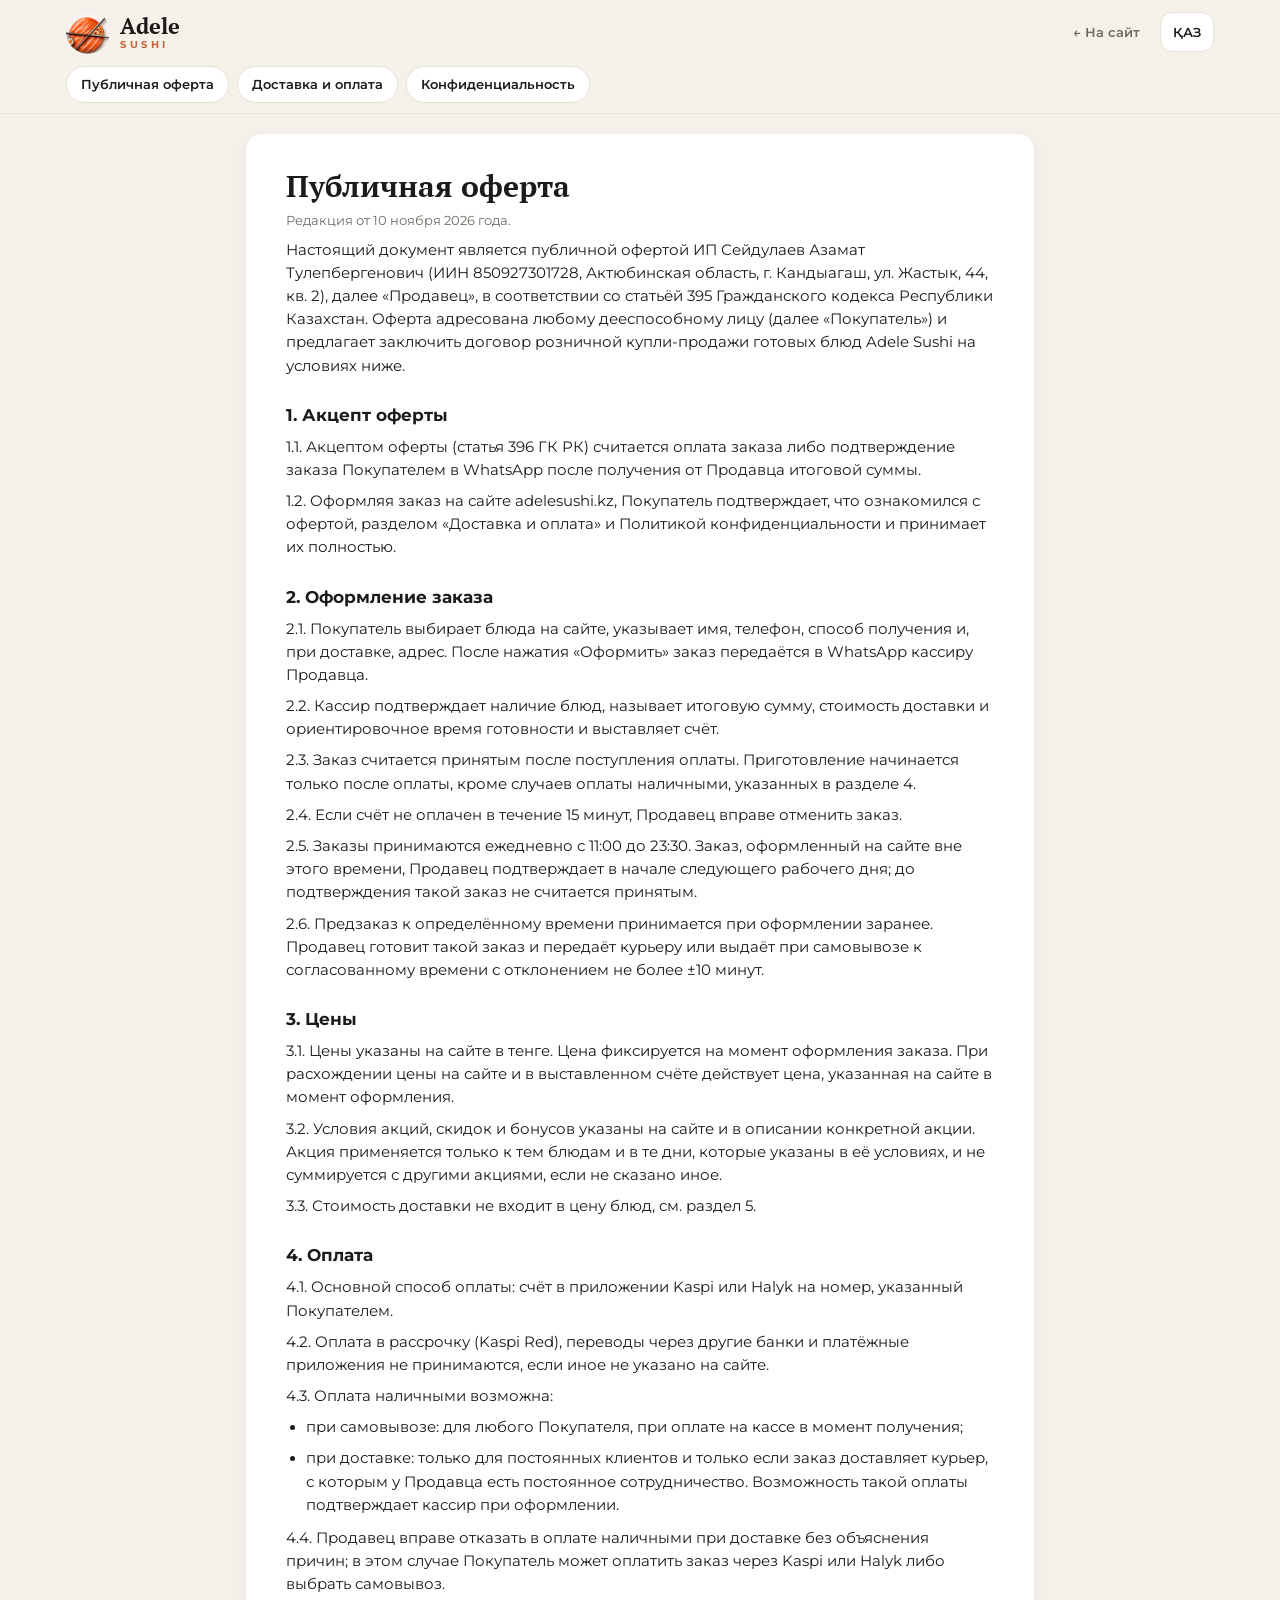
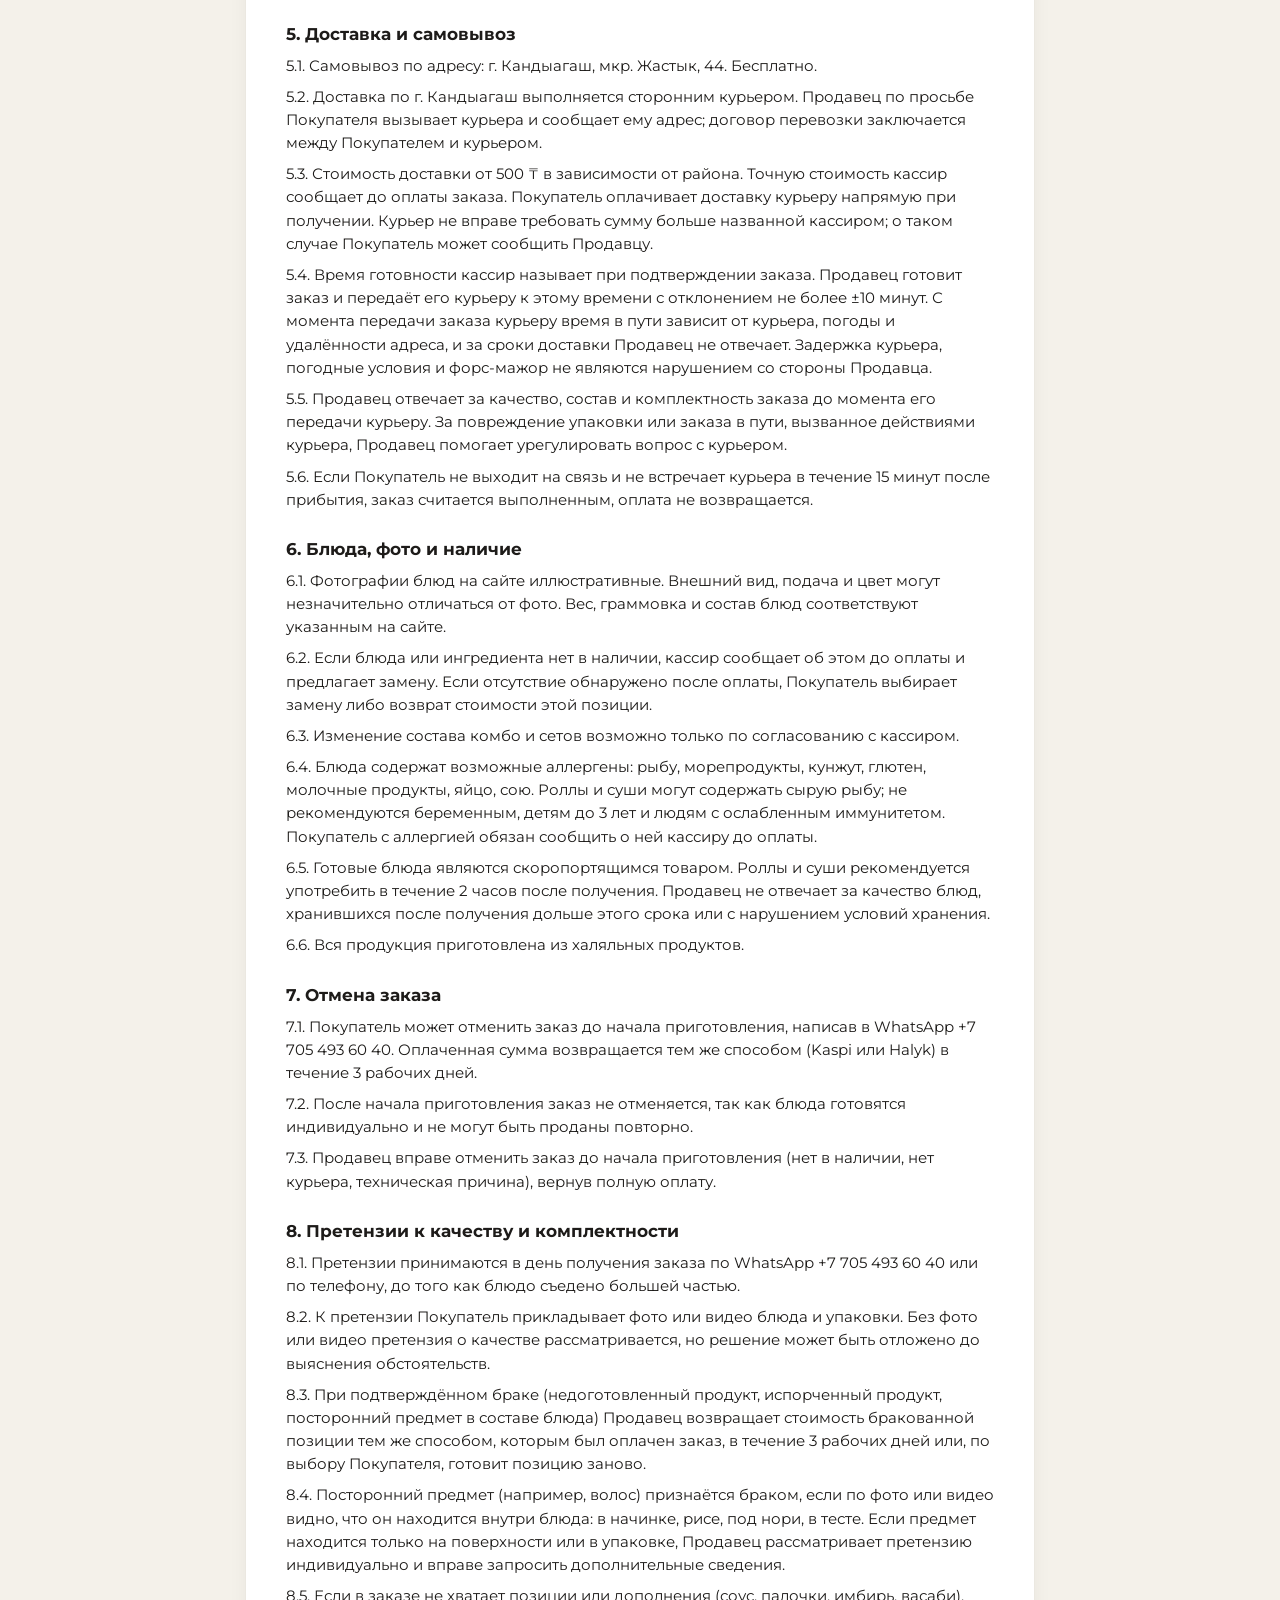
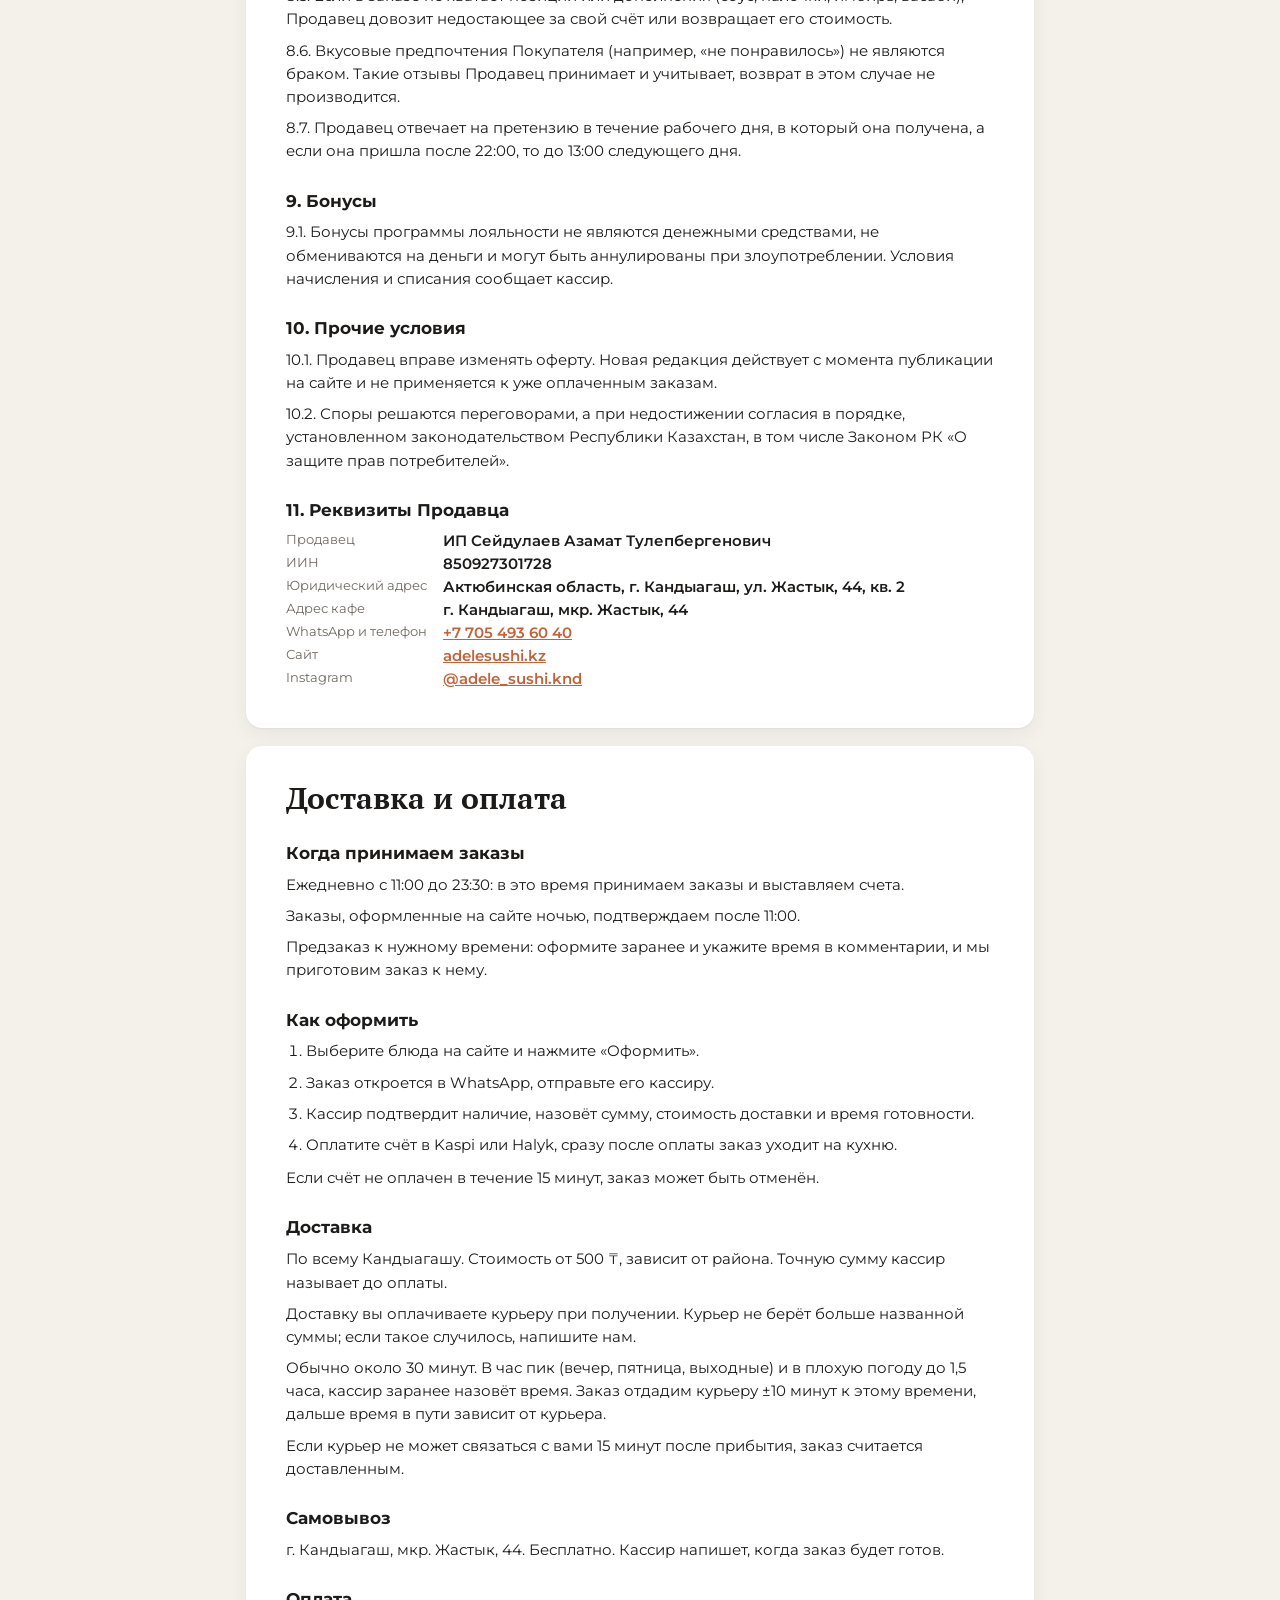
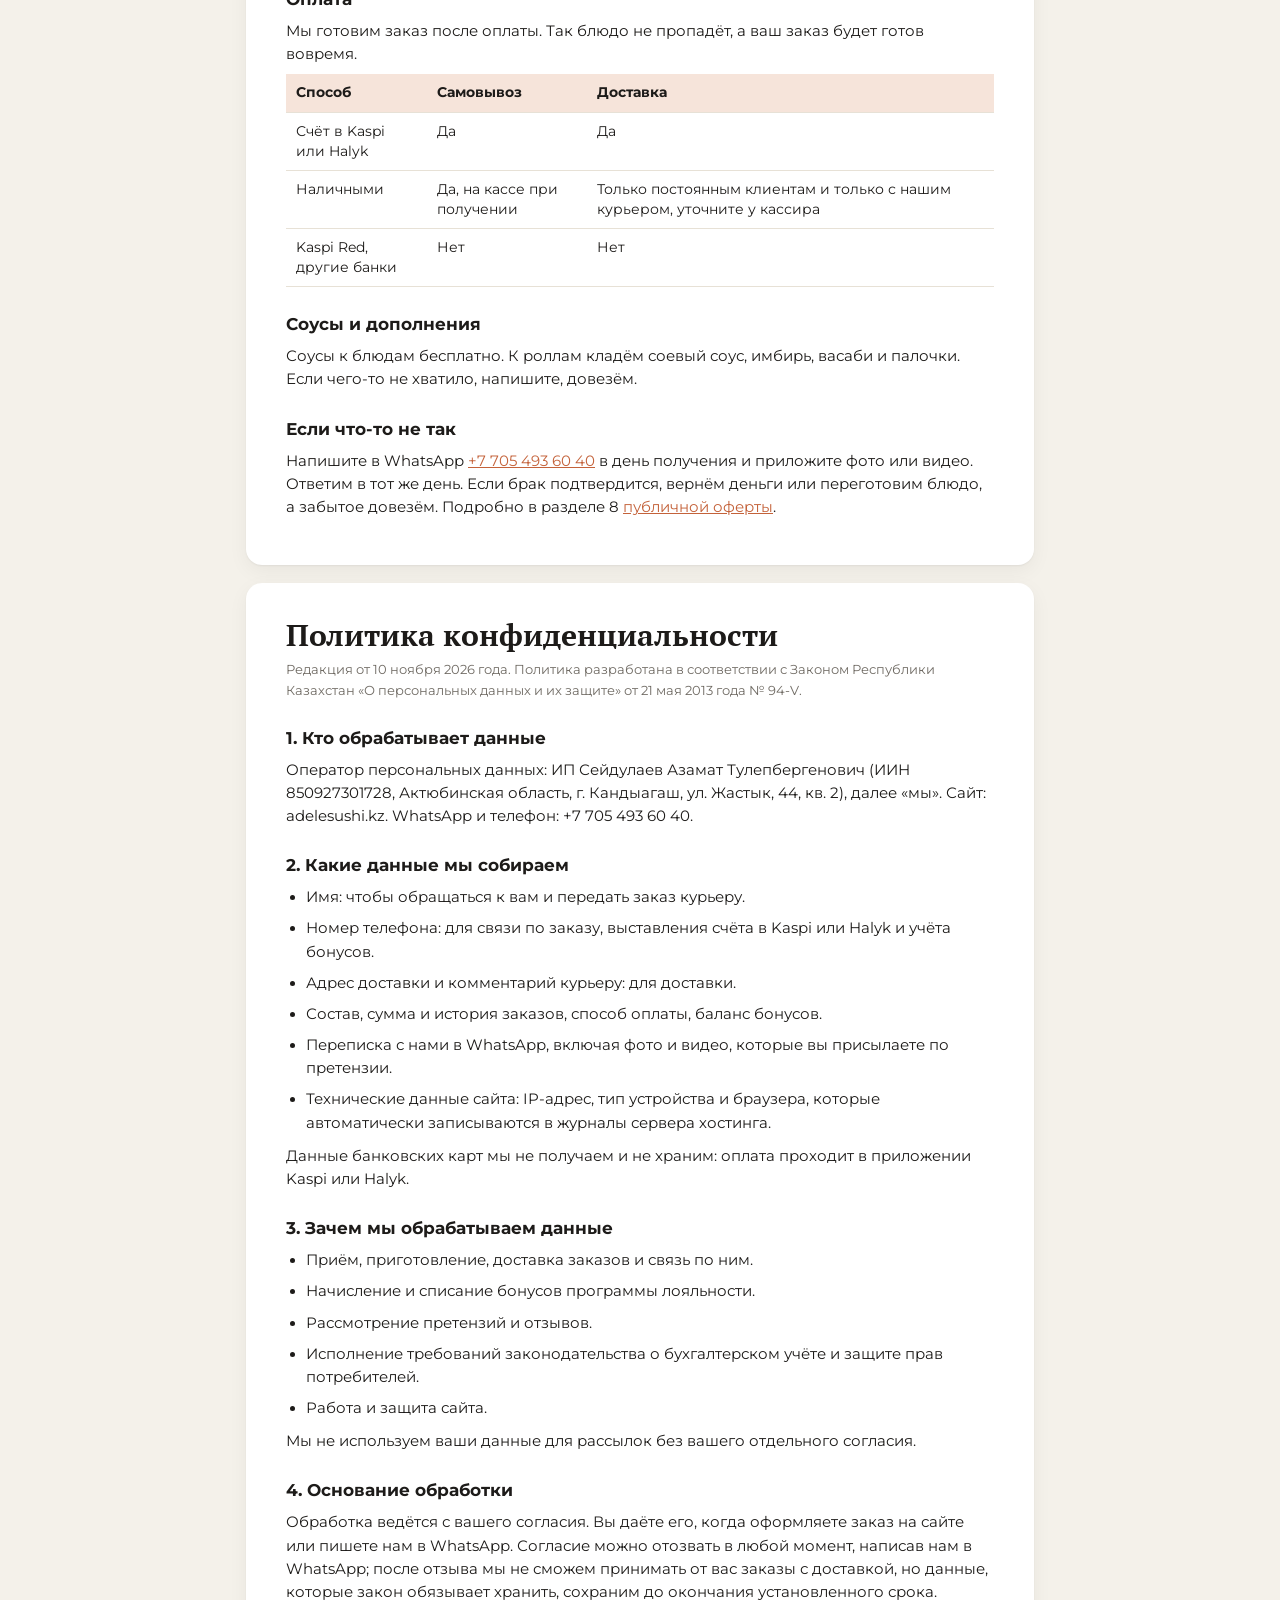
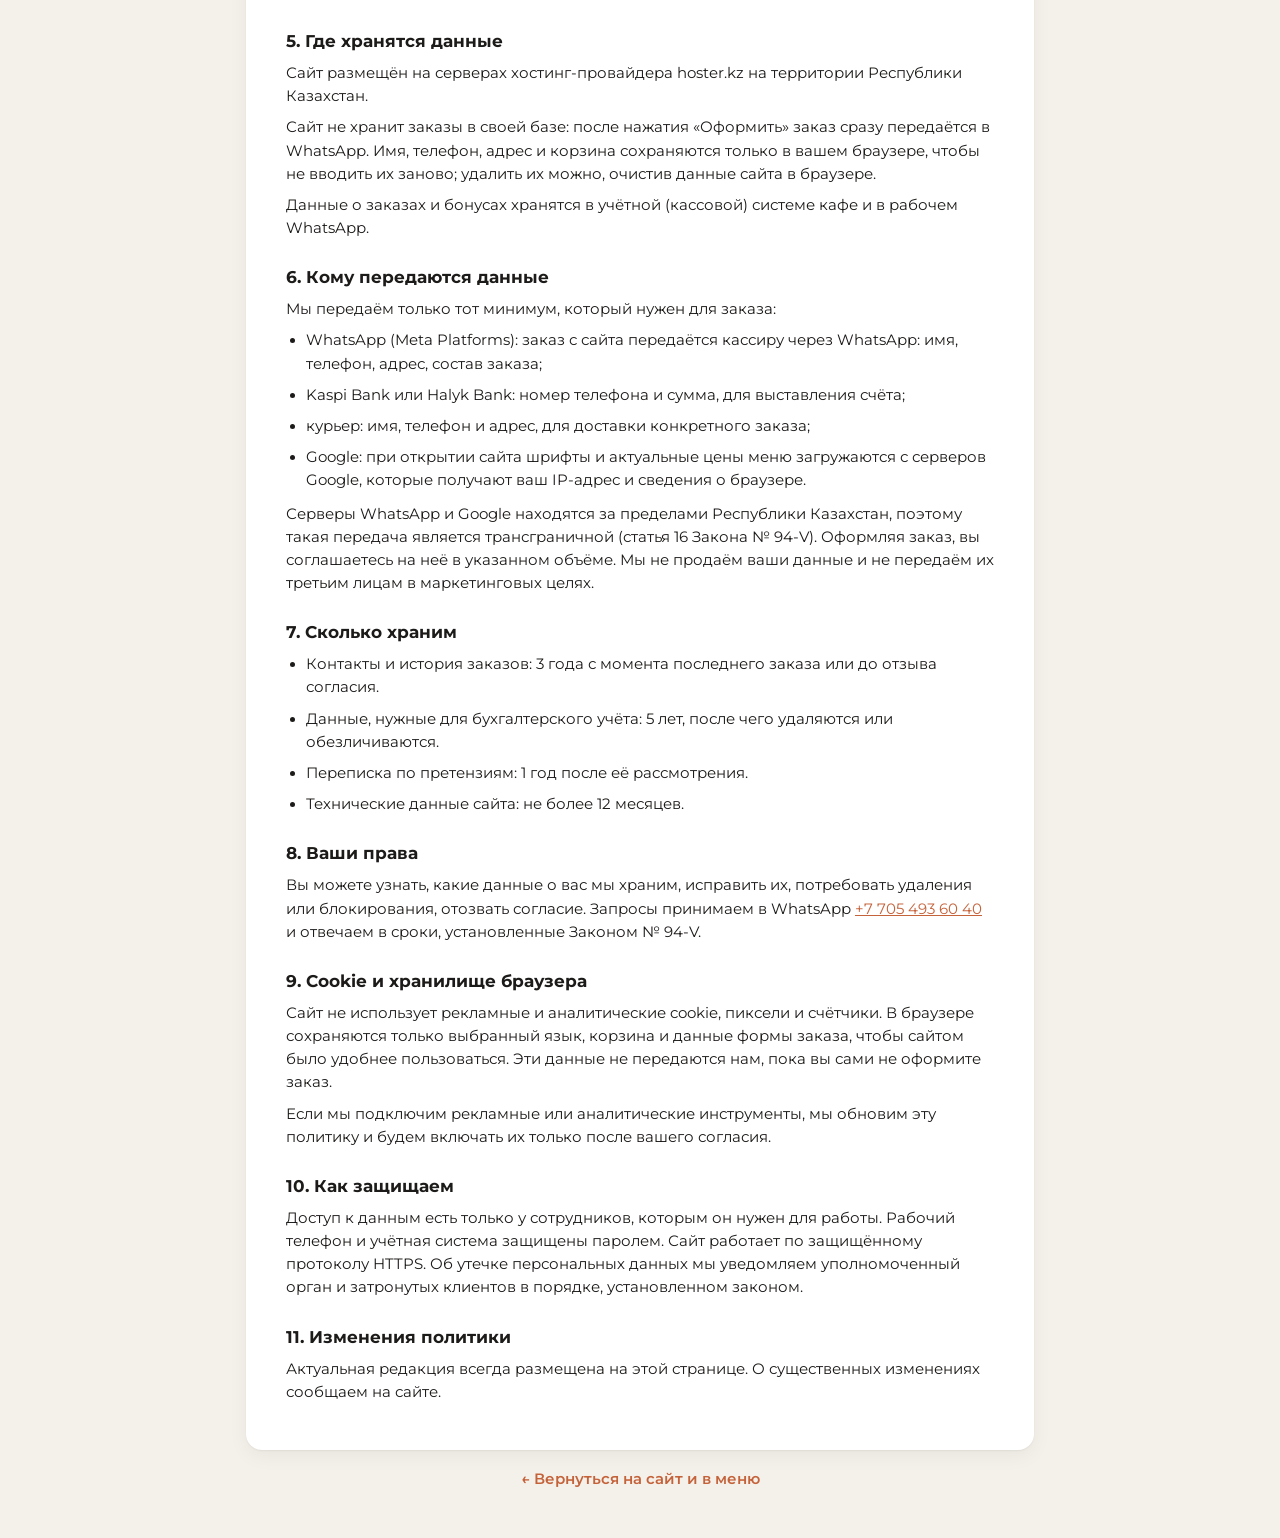
==== legal.html @ 6d6afa47 "Public offer, delivery terms and privacy policy page (RU/KK), consent line in cart, night note, ±10 " ====
<!DOCTYPE html>
<html lang="ru">
<head>
  <meta charset="UTF-8">
  <meta name="viewport" content="width=device-width, initial-scale=1">
  <title>Оферта, доставка и конфиденциальность | Adele Sushi Кандыагаш</title>
  <meta name="description" content="Публичная оферта, условия доставки и оплаты и политика конфиденциальности Adele Sushi, Кандыагаш.">
  <link rel="canonical" href="https://adelesushi.kz/legal.html">
  <meta name="theme-color" content="#1d1b19">
  <link rel="icon" type="image/png" href="img/favicon.png?v=34">
  <link rel="preconnect" href="https://fonts.googleapis.com">
  <link rel="preconnect" href="https://fonts.gstatic.com" crossorigin>
  <link href="https://fonts.googleapis.com/css2?family=Montserrat:wght@400;500;600;700&family=PT+Serif:wght@700&display=swap" rel="stylesheet">
  <link rel="stylesheet" href="style.css?v=34">
  <link rel="stylesheet" href="legal.css?v=34">
  <script>
    // язык как на главной (adele_lang в localStorage), до отрисовки, чтобы не мигало
    try { if (JSON.parse(localStorage.getItem("adele_lang")) === "kk") document.documentElement.lang = "kk"; } catch (e) {}
  </script>
</head>
<body class="lg">

  <header class="header lg-header">
    <div class="header__inner container">
      <a href="./" class="brand" aria-label="Adele Sushi">
        <img src="img/emblem.png?v=34" alt="" class="brand__logo" width="44" height="44">
        <span class="brand__text">
          <span class="brand__name">Adele</span>
          <span class="brand__sub">SUSHI</span>
        </span>
      </a>
      <div class="header__actions">
        <a class="lg-back" href="./"><span class="ru">← На сайт</span><span class="kk">← Сайтқа</span></a>
        <button class="lang-btn" id="lgLang" type="button"><span class="ru">ҚАЗ</span><span class="kk">РУС</span></button>
      </div>
    </div>
    <nav class="lg-tabs container" aria-label="Документы">
      <a href="#oferta"><span class="ru">Публичная оферта</span><span class="kk">Жария оферта</span></a>
      <a href="#delivery"><span class="ru">Доставка и оплата</span><span class="kk">Жеткізу және төлем</span></a>
      <a href="#privacy"><span class="ru">Конфиденциальность</span><span class="kk">Құпиялылық</span></a>
    </nav>
  </header>

  <main class="container lg-main">

    <!-- ======================= ОФЕРТА ======================= -->
    <article class="lg-doc" id="oferta">
      <div class="ru">
        <h1>Публичная оферта</h1>
        <p class="lg-ed">Редакция от 10 ноября 2026 года.</p>
        <p>Настоящий документ является публичной офертой ИП Сейдулаев Азамат Тулепбергенович (ИИН 850927301728, Актюбинская область, г. Кандыагаш, ул. Жастык, 44, кв. 2), далее «Продавец», в соответствии со статьёй 395 Гражданского кодекса Республики Казахстан. Оферта адресована любому дееспособному лицу (далее «Покупатель») и предлагает заключить договор розничной купли-продажи готовых блюд Adele Sushi на условиях ниже.</p>

        <h2>1. Акцепт оферты</h2>
        <p>1.1. Акцептом оферты (статья 396 ГК РК) считается оплата заказа либо подтверждение заказа Покупателем в WhatsApp после получения от Продавца итоговой суммы.</p>
        <p>1.2. Оформляя заказ на сайте adelesushi.kz, Покупатель подтверждает, что ознакомился с офертой, разделом «Доставка и оплата» и Политикой конфиденциальности и принимает их полностью.</p>

        <h2>2. Оформление заказа</h2>
        <p>2.1. Покупатель выбирает блюда на сайте, указывает имя, телефон, способ получения и, при доставке, адрес. После нажатия «Оформить» заказ передаётся в WhatsApp кассиру Продавца.</p>
        <p>2.2. Кассир подтверждает наличие блюд, называет итоговую сумму, стоимость доставки и ориентировочное время готовности и выставляет счёт.</p>
        <p>2.3. Заказ считается принятым после поступления оплаты. Приготовление начинается только после оплаты, кроме случаев оплаты наличными, указанных в разделе 4.</p>
        <p>2.4. Если счёт не оплачен в течение 15 минут, Продавец вправе отменить заказ.</p>
        <p>2.5. Заказы принимаются ежедневно с 11:00 до 23:30. Заказ, оформленный на сайте вне этого времени, Продавец подтверждает в начале следующего рабочего дня; до подтверждения такой заказ не считается принятым.</p>
        <p>2.6. Предзаказ к определённому времени принимается при оформлении заранее. Продавец готовит такой заказ и передаёт курьеру или выдаёт при самовывозе к согласованному времени с отклонением не более ±10 минут.</p>

        <h2>3. Цены</h2>
        <p>3.1. Цены указаны на сайте в тенге. Цена фиксируется на момент оформления заказа. При расхождении цены на сайте и в выставленном счёте действует цена, указанная на сайте в момент оформления.</p>
        <p>3.2. Условия акций, скидок и бонусов указаны на сайте и в описании конкретной акции. Акция применяется только к тем блюдам и в те дни, которые указаны в её условиях, и не суммируется с другими акциями, если не сказано иное.</p>
        <p>3.3. Стоимость доставки не входит в цену блюд, см. раздел 5.</p>

        <h2>4. Оплата</h2>
        <p>4.1. Основной способ оплаты: счёт в приложении Kaspi или Halyk на номер, указанный Покупателем.</p>
        <p>4.2. Оплата в рассрочку (Kaspi Red), переводы через другие банки и платёжные приложения не принимаются, если иное не указано на сайте.</p>
        <p>4.3. Оплата наличными возможна:</p>
        <ul>
          <li>при самовывозе: для любого Покупателя, при оплате на кассе в момент получения;</li>
          <li>при доставке: только для постоянных клиентов и только если заказ доставляет курьер, с которым у Продавца есть постоянное сотрудничество. Возможность такой оплаты подтверждает кассир при оформлении.</li>
        </ul>
        <p>4.4. Продавец вправе отказать в оплате наличными при доставке без объяснения причин; в этом случае Покупатель может оплатить заказ через Kaspi или Halyk либо выбрать самовывоз.</p>

        <h2>5. Доставка и самовывоз</h2>
        <p>5.1. Самовывоз по адресу: г. Кандыагаш, мкр. Жастык, 44. Бесплатно.</p>
        <p>5.2. Доставка по г. Кандыагаш выполняется сторонним курьером. Продавец по просьбе Покупателя вызывает курьера и сообщает ему адрес; договор перевозки заключается между Покупателем и курьером.</p>
        <p>5.3. Стоимость доставки от 500 ₸ в зависимости от района. Точную стоимость кассир сообщает до оплаты заказа. Покупатель оплачивает доставку курьеру напрямую при получении. Курьер не вправе требовать сумму больше названной кассиром; о таком случае Покупатель может сообщить Продавцу.</p>
        <p>5.4. Время готовности кассир называет при подтверждении заказа. Продавец готовит заказ и передаёт его курьеру к этому времени с отклонением не более ±10 минут. С момента передачи заказа курьеру время в пути зависит от курьера, погоды и удалённости адреса, и за сроки доставки Продавец не отвечает. Задержка курьера, погодные условия и форс-мажор не являются нарушением со стороны Продавца.</p>
        <p>5.5. Продавец отвечает за качество, состав и комплектность заказа до момента его передачи курьеру. За повреждение упаковки или заказа в пути, вызванное действиями курьера, Продавец помогает урегулировать вопрос с курьером.</p>
        <p>5.6. Если Покупатель не выходит на связь и не встречает курьера в течение 15 минут после прибытия, заказ считается выполненным, оплата не возвращается.</p>

        <h2>6. Блюда, фото и наличие</h2>
        <p>6.1. Фотографии блюд на сайте иллюстративные. Внешний вид, подача и цвет могут незначительно отличаться от фото. Вес, граммовка и состав блюд соответствуют указанным на сайте.</p>
        <p>6.2. Если блюда или ингредиента нет в наличии, кассир сообщает об этом до оплаты и предлагает замену. Если отсутствие обнаружено после оплаты, Покупатель выбирает замену либо возврат стоимости этой позиции.</p>
        <p>6.3. Изменение состава комбо и сетов возможно только по согласованию с кассиром.</p>
        <p>6.4. Блюда содержат возможные аллергены: рыбу, морепродукты, кунжут, глютен, молочные продукты, яйцо, сою. Роллы и суши могут содержать сырую рыбу; не рекомендуются беременным, детям до 3 лет и людям с ослабленным иммунитетом. Покупатель с аллергией обязан сообщить о ней кассиру до оплаты.</p>
        <p>6.5. Готовые блюда являются скоропортящимся товаром. Роллы и суши рекомендуется употребить в течение 2 часов после получения. Продавец не отвечает за качество блюд, хранившихся после получения дольше этого срока или с нарушением условий хранения.</p>
        <p>6.6. Вся продукция приготовлена из халяльных продуктов.</p>

        <h2>7. Отмена заказа</h2>
        <p>7.1. Покупатель может отменить заказ до начала приготовления, написав в WhatsApp +7 705 493 60 40. Оплаченная сумма возвращается тем же способом (Kaspi или Halyk) в течение 3 рабочих дней.</p>
        <p>7.2. После начала приготовления заказ не отменяется, так как блюда готовятся индивидуально и не могут быть проданы повторно.</p>
        <p>7.3. Продавец вправе отменить заказ до начала приготовления (нет в наличии, нет курьера, техническая причина), вернув полную оплату.</p>

        <h2>8. Претензии к качеству и комплектности</h2>
        <p>8.1. Претензии принимаются в день получения заказа по WhatsApp +7 705 493 60 40 или по телефону, до того как блюдо съедено большей частью.</p>
        <p>8.2. К претензии Покупатель прикладывает фото или видео блюда и упаковки. Без фото или видео претензия о качестве рассматривается, но решение может быть отложено до выяснения обстоятельств.</p>
        <p>8.3. При подтверждённом браке (недоготовленный продукт, испорченный продукт, посторонний предмет в составе блюда) Продавец возвращает стоимость бракованной позиции тем же способом, которым был оплачен заказ, в течение 3 рабочих дней или, по выбору Покупателя, готовит позицию заново.</p>
        <p>8.4. Посторонний предмет (например, волос) признаётся браком, если по фото или видео видно, что он находится внутри блюда: в начинке, рисе, под нори, в тесте. Если предмет находится только на поверхности или в упаковке, Продавец рассматривает претензию индивидуально и вправе запросить дополнительные сведения.</p>
        <p>8.5. Если в заказе не хватает позиции или дополнения (соус, палочки, имбирь, васаби), Продавец довозит недостающее за свой счёт или возвращает его стоимость.</p>
        <p>8.6. Вкусовые предпочтения Покупателя (например, «не понравилось») не являются браком. Такие отзывы Продавец принимает и учитывает, возврат в этом случае не производится.</p>
        <p>8.7. Продавец отвечает на претензию в течение рабочего дня, в который она получена, а если она пришла после 22:00, то до 13:00 следующего дня.</p>

        <h2>9. Бонусы</h2>
        <p>9.1. Бонусы программы лояльности не являются денежными средствами, не обмениваются на деньги и могут быть аннулированы при злоупотреблении. Условия начисления и списания сообщает кассир.</p>

        <h2>10. Прочие условия</h2>
        <p>10.1. Продавец вправе изменять оферту. Новая редакция действует с момента публикации на сайте и не применяется к уже оплаченным заказам.</p>
        <p>10.2. Споры решаются переговорами, а при недостижении согласия в порядке, установленном законодательством Республики Казахстан, в том числе Законом РК «О защите прав потребителей».</p>

        <h2>11. Реквизиты Продавца</h2>
        <dl class="lg-req">
          <dt>Продавец</dt><dd>ИП Сейдулаев Азамат Тулепбергенович</dd>
          <dt>ИИН</dt><dd>850927301728</dd>
          <dt>Юридический адрес</dt><dd>Актюбинская область, г. Кандыагаш, ул. Жастык, 44, кв. 2</dd>
          <dt>Адрес кафе</dt><dd>г. Кандыагаш, мкр. Жастык, 44</dd>
          <dt>WhatsApp и телефон</dt><dd><a href="https://wa.me/77054936040">+7 705 493 60 40</a></dd>
          <dt>Сайт</dt><dd><a href="./">adelesushi.kz</a></dd>
          <dt>Instagram</dt><dd><a href="https://www.instagram.com/adele_sushi.knd" target="_blank" rel="noopener">@adele_sushi.knd</a></dd>
        </dl>
      </div>

      <div class="kk">
        <h1>Жария оферта</h1>
        <p class="lg-ed">2026 жылғы 10 қарашадағы редакция.</p>
        <p>Осы құжат ЖК Сейдулаев Азамат Тулепбергеновичтің (ЖСН 850927301728, Ақтөбе облысы, Қандыағаш қ., Жастық к., 44, 2-пәтер), бұдан әрі «Сатушы», Қазақстан Республикасы Азаматтық кодексінің 395-бабына сәйкес жария офертасы болып табылады. Оферта кез келген әрекетке қабілетті тұлғаға (бұдан әрі «Сатып алушы») арналған және Adele Sushi дайын тағамдарын төмендегі шарттармен бөлшек сатып алу-сату шартын жасасуды ұсынады.</p>

        <h2>1. Офертаны акцептеу</h2>
        <p>1.1. Тапсырысты төлеу немесе Сатушыдан қорытынды соманы алғаннан кейін Сатып алушының тапсырысты WhatsApp-та растауы офертаның акцептісі (ҚР АК 396-бабы) болып саналады.</p>
        <p>1.2. adelesushi.kz сайтында тапсырыс рәсімдей отырып, Сатып алушы оферта, «Жеткізу және төлем» бөлімі және Құпиялылық саясатымен танысқанын және оларды толық қабылдайтынын растайды.</p>

        <h2>2. Тапсырысты рәсімдеу</h2>
        <p>2.1. Сатып алушы сайтта тағамдарды таңдап, атын, телефонын, алу тәсілін, ал жеткізу кезінде мекенжайын көрсетеді. «Рәсімдеу» батырмасын басқаннан кейін тапсырыс Сатушының кассиріне WhatsApp арқылы жіберіледі.</p>
        <p>2.2. Кассир тағамдардың бар-жоғын растайды, қорытынды соманы, жеткізу құнын және дайын болатын уақытты айтып, шот жібереді.</p>
        <p>2.3. Тапсырыс төлем түскеннен кейін қабылданған болып саналады. Тағам тек төлемнен кейін дайындала бастайды, 4-бөлімде көрсетілген қолма-қол төлем жағдайларын қоспағанда.</p>
        <p>2.4. Шот 15 минут ішінде төленбесе, Сатушы тапсырысты болдырмауға құқылы.</p>
        <p>2.5. Тапсырыстар күн сайын 11:00-ден 23:30-ға дейін қабылданады. Сайтта осы уақыттан тыс рәсімделген тапсырысты Сатушы келесі жұмыс күнінің басында растайды; расталғанға дейін мұндай тапсырыс қабылданған болып саналмайды.</p>
        <p>2.6. Белгілі бір уақытқа алдын ала тапсырыс алдын ала рәсімделген жағдайда қабылданады. Сатушы мұндай тапсырысты келісілген уақытқа ±10 минут дәлдікпен дайындап, курьерге береді немесе өзі алып кетуге ұсынады.</p>

        <h2>3. Бағалар</h2>
        <p>3.1. Бағалар сайтта теңгемен көрсетілген. Баға тапсырыс рәсімделген сәтте бекітіледі. Сайттағы баға мен жіберілген шоттағы баға сәйкес келмесе, тапсырыс рәсімделген сәтте сайтта көрсетілген баға қолданылады.</p>
        <p>3.2. Акциялар, жеңілдіктер мен бонустардың шарттары сайтта және нақты акцияның сипаттамасында көрсетілген. Акция тек оның шарттарында көрсетілген тағамдарға және күндерге қолданылады және өзгеше көрсетілмесе, басқа акциялармен қосылмайды.</p>
        <p>3.3. Жеткізу құны тағамдардың бағасына кірмейді, 5-бөлімді қараңыз.</p>

        <h2>4. Төлем</h2>
        <p>4.1. Төлемнің негізгі тәсілі: Сатып алушы көрсеткен нөмірге Kaspi немесе Halyk қосымшасында жіберілетін шот.</p>
        <p>4.2. Сайтта өзгеше көрсетілмесе, бөліп төлеу (Kaspi Red), басқа банктер мен төлем қосымшалары арқылы аударымдар қабылданбайды.</p>
        <p>4.3. Қолма-қол төлеуге болады:</p>
        <ul>
          <li>өзі алып кеткенде: кез келген Сатып алушыға, алған кезде кассада төлегенде;</li>
          <li>жеткізу кезінде: тек тұрақты клиенттерге және тапсырысты Сатушы тұрақты жұмыс істейтін курьер жеткізген жағдайда ғана. Мұндай төлем мүмкіндігін кассир рәсімдеу кезінде растайды.</li>
        </ul>
        <p>4.4. Сатушы жеткізу кезінде қолма-қол төлемнен себебін түсіндірмей бас тартуға құқылы; бұл жағдайда Сатып алушы тапсырысты Kaspi немесе Halyk арқылы төлей алады немесе өзі алып кетуді таңдай алады.</p>

        <h2>5. Жеткізу және өзі алып кету</h2>
        <p>5.1. Өзі алып кету мекенжайы: Қандыағаш қ., Жастық ш/а, 44. Тегін.</p>
        <p>5.2. Қандыағаш қаласы бойынша жеткізуді бөгде курьер орындайды. Сатушы Сатып алушының өтініші бойынша курьерді шақырып, оған мекенжайды хабарлайды; тасымалдау шарты Сатып алушы мен курьер арасында жасалады.</p>
        <p>5.3. Жеткізу құны ауданға байланысты 500 ₸-ден басталады. Нақты құнын кассир төлемге дейін айтады. Сатып алушы жеткізу ақысын алған кезде курьерге тікелей төлейді. Курьер кассир айтқан сомадан артық талап етуге құқылы емес; мұндай жағдай туралы Сатып алушы Сатушыға хабарлай алады.</p>
        <p>5.4. Кассир тапсырысты растау кезінде дайын болатын уақытты айтады. Сатушы тапсырысты осы уақытқа ±10 минут дәлдікпен дайындап, курьерге береді. Тапсырыс курьерге берілген сәттен бастап жолдағы уақыт курьерге, ауа райына және мекенжайдың қашықтығына байланысты; Сатушы жеткізу мерзімі үшін жауап бермейді. Курьердің кешігуі, ауа райы және форс-мажор жағдайлары Сатушы тарапынан бұзушылық болып саналмайды.</p>
        <p>5.5. Сатушы тапсырыстың сапасы, құрамы мен толықтығы үшін тапсырыс курьерге берілгенге дейін жауап береді. Курьердің әрекетінен жолда қаптаманың немесе тапсырыстың зақымдануы жағдайында Сатушы мәселені курьермен шешуге көмектеседі.</p>
        <p>5.6. Курьер келгеннен кейін 15 минут ішінде Сатып алушы байланысқа шықпаса және курьерді қарсы алмаса, тапсырыс орындалған болып саналады, төлем қайтарылмайды.</p>

        <h2>6. Тағамдар, фото және бар-жоғы</h2>
        <p>6.1. Сайттағы тағамдардың фотосуреттері иллюстрациялық сипатта. Сыртқы түрі, ұсынылуы мен түсі фотодан аздап өзгеше болуы мүмкін. Тағамдардың салмағы, грамы мен құрамы сайтта көрсетілгенге сәйкес келеді.</p>
        <p>6.2. Тағам немесе ингредиент болмаса, кассир бұл туралы төлемге дейін хабарлап, ауыстыруды ұсынады. Бұл төлемнен кейін анықталса, Сатып алушы ауыстыруды немесе осы позицияның құнын қайтаруды таңдайды.</p>
        <p>6.3. Комбо мен сеттердің құрамын тек кассирмен келісу арқылы өзгертуге болады.</p>
        <p>6.4. Тағамдарда мынадай аллергендер болуы мүмкін: балық, теңіз өнімдері, күнжіт, глютен, сүт өнімдері, жұмыртқа, соя. Роллдар мен сушиде шикі балық болуы мүмкін; оларды жүкті әйелдерге, 3 жасқа дейінгі балаларға және иммунитеті әлсіз адамдарға ұсынбаймыз. Аллергиясы бар Сатып алушы бұл туралы кассирге төлемге дейін хабарлауға міндетті.</p>
        <p>6.5. Дайын тағамдар тез бұзылатын тауар. Роллдар мен сушиді алғаннан кейін 2 сағат ішінде жеген жөн. Алғаннан кейін осы мерзімнен ұзақ немесе сақтау шарттары бұзылып сақталған тағамдардың сапасы үшін Сатушы жауап бермейді.</p>
        <p>6.6. Барлық өнім халал азық-түліктен дайындалады.</p>

        <h2>7. Тапсырысты болдырмау</h2>
        <p>7.1. Сатып алушы тапсырысты дайындау басталғанға дейін WhatsApp +7 705 493 60 40 нөміріне жазып, болдырмай алады. Төленген сома сол тәсілмен (Kaspi немесе Halyk) 3 жұмыс күні ішінде қайтарылады.</p>
        <p>7.2. Дайындау басталғаннан кейін тапсырыс болдырылмайды, өйткені тағамдар жеке дайындалады және қайта сатыла алмайды.</p>
        <p>7.3. Сатушы тапсырысты дайындау басталғанға дейін (тағам жоқ, курьер жоқ, техникалық себеп) толық төлемді қайтара отырып болдырмауға құқылы.</p>

        <h2>8. Сапа мен толықтыққа шағымдар</h2>
        <p>8.1. Шағымдар тапсырыс алынған күні, тағамның көп бөлігі жеп қойылғанға дейін WhatsApp +7 705 493 60 40 немесе телефон арқылы қабылданады.</p>
        <p>8.2. Шағымға Сатып алушы тағам мен қаптаманың фотосын немесе бейнесін қоса жібереді. Фото немесе бейнесіз сапаға қатысты шағым қаралады, бірақ шешім мән-жай анықталғанға дейін кейінге қалдырылуы мүмкін.</p>
        <p>8.3. Ақау расталса (өнім дайын болмай қалған, бұзылған өнім, тағам құрамында бөгде зат), Сатушы ақаулы позицияның құнын тапсырыс төленген тәсілмен 3 жұмыс күні ішінде қайтарады немесе Сатып алушының таңдауы бойынша позицияны қайта дайындайды.</p>
        <p>8.4. Бөгде зат (мысалы, шаш) фото немесе бейнеде тағамның ішінде: салмасында, күрішінде, нори астында, қамырда екені көрінсе, ақау деп танылады. Егер зат тек бетінде немесе қаптамада болса, Сатушы шағымды жеке қарайды және қосымша мәлімет сұрауға құқылы.</p>
        <p>8.5. Тапсырыста позиция немесе қосымша (тұздық, таяқшалар, имбирь, васаби) жетпесе, Сатушы жетпегенін өз есебінен жеткізеді немесе құнын қайтарады.</p>
        <p>8.6. Сатып алушының талғамы (мысалы, «ұнамады») ақау болып саналмайды. Мұндай пікірлерді Сатушы қабылдап, ескереді, бұл жағдайда қаражат қайтарылмайды.</p>
        <p>8.7. Сатушы шағымға ол келіп түскен жұмыс күні ішінде, ал 22:00-ден кейін келсе, келесі күні 13:00-ге дейін жауап береді.</p>

        <h2>9. Бонустар</h2>
        <p>9.1. Адалдық бағдарламасының бонустары ақша қаражаты болып табылмайды, ақшаға айырбасталмайды және теріс пайдаланылған жағдайда жойылуы мүмкін. Бонустарды есептеу және жұмсау шарттарын кассир хабарлайды.</p>

        <h2>10. Басқа шарттар</h2>
        <p>10.1. Сатушы офертаны өзгертуге құқылы. Жаңа редакция сайтта жарияланған сәттен бастап күшіне енеді және төленіп қойған тапсырыстарға қолданылмайды.</p>
        <p>10.2. Даулар келіссөздер арқылы, ал келісімге қол жеткізілмесе, Қазақстан Республикасының заңнамасында, оның ішінде «Тұтынушылардың құқықтарын қорғау туралы» ҚР Заңында белгіленген тәртіппен шешіледі.</p>

        <h2>11. Сатушының деректемелері</h2>
        <dl class="lg-req">
          <dt>Сатушы</dt><dd>ЖК Сейдулаев Азамат Тулепбергенович</dd>
          <dt>ЖСН</dt><dd>850927301728</dd>
          <dt>Заңды мекенжайы</dt><dd>Ақтөбе облысы, Қандыағаш қ., Жастық к., 44, 2-пәтер</dd>
          <dt>Кафе мекенжайы</dt><dd>Қандыағаш қ., Жастық ш/а, 44</dd>
          <dt>WhatsApp және телефон</dt><dd><a href="https://wa.me/77054936040">+7 705 493 60 40</a></dd>
          <dt>Сайт</dt><dd><a href="./">adelesushi.kz</a></dd>
          <dt>Instagram</dt><dd><a href="https://www.instagram.com/adele_sushi.knd" target="_blank" rel="noopener">@adele_sushi.knd</a></dd>
        </dl>
      </div>
    </article>

    <!-- ======================= ДОСТАВКА И ОПЛАТА ======================= -->
    <article class="lg-doc" id="delivery">
      <div class="ru">
        <h1>Доставка и оплата</h1>

        <h2>Когда принимаем заказы</h2>
        <p>Ежедневно с 11:00 до 23:30: в это время принимаем заказы и выставляем счета.</p>
        <p>Заказы, оформленные на сайте ночью, подтверждаем после 11:00.</p>
        <p>Предзаказ к нужному времени: оформите заранее и укажите время в комментарии, и мы приготовим заказ к нему.</p>

        <h2>Как оформить</h2>
        <ol>
          <li>Выберите блюда на сайте и нажмите «Оформить».</li>
          <li>Заказ откроется в WhatsApp, отправьте его кассиру.</li>
          <li>Кассир подтвердит наличие, назовёт сумму, стоимость доставки и время готовности.</li>
          <li>Оплатите счёт в Kaspi или Halyk, сразу после оплаты заказ уходит на кухню.</li>
        </ol>
        <p>Если счёт не оплачен в течение 15 минут, заказ может быть отменён.</p>

        <h2>Доставка</h2>
        <p>По всему Кандыагашу. Стоимость от 500 ₸, зависит от района. Точную сумму кассир называет до оплаты.</p>
        <p>Доставку вы оплачиваете курьеру при получении. Курьер не берёт больше названной суммы; если такое случилось, напишите нам.</p>
        <p>Обычно около 30 минут. В час пик (вечер, пятница, выходные) и в плохую погоду до 1,5 часа, кассир заранее назовёт время. Заказ отдадим курьеру ±10 минут к этому времени, дальше время в пути зависит от курьера.</p>
        <p>Если курьер не может связаться с вами 15 минут после прибытия, заказ считается доставленным.</p>

        <h2>Самовывоз</h2>
        <p>г. Кандыагаш, мкр. Жастык, 44. Бесплатно. Кассир напишет, когда заказ будет готов.</p>

        <h2>Оплата</h2>
        <p>Мы готовим заказ после оплаты. Так блюдо не пропадёт, а ваш заказ будет готов вовремя.</p>
        <div class="lg-table-wrap">
          <table class="lg-table">
            <thead><tr><th>Способ</th><th>Самовывоз</th><th>Доставка</th></tr></thead>
            <tbody>
              <tr><td>Счёт в Kaspi или Halyk</td><td>Да</td><td>Да</td></tr>
              <tr><td>Наличными</td><td>Да, на кассе при получении</td><td>Только постоянным клиентам и только с нашим курьером, уточните у кассира</td></tr>
              <tr><td>Kaspi Red, другие банки</td><td>Нет</td><td>Нет</td></tr>
            </tbody>
          </table>
        </div>

        <h2>Соусы и дополнения</h2>
        <p>Соусы к блюдам бесплатно. К роллам кладём соевый соус, имбирь, васаби и палочки. Если чего-то не хватило, напишите, довезём.</p>

        <h2>Если что-то не так</h2>
        <p>Напишите в WhatsApp <a href="https://wa.me/77054936040">+7 705 493 60 40</a> в день получения и приложите фото или видео. Ответим в тот же день. Если брак подтвердится, вернём деньги или переготовим блюдо, а забытое довезём. Подробно в разделе 8 <a href="#oferta">публичной оферты</a>.</p>
      </div>

      <div class="kk">
        <h1>Жеткізу және төлем</h1>

        <h2>Тапсырыстарды қашан қабылдаймыз</h2>
        <p>Күн сайын 11:00-ден 23:30-ға дейін: осы уақытта тапсырыс қабылдап, шот жібереміз.</p>
        <p>Сайтта түнде рәсімделген тапсырыстарды 11:00-ден кейін растаймыз.</p>
        <p>Қажетті уақытқа алдын ала тапсырыс: алдын ала рәсімдеп, уақытты түсініктемеде көрсетіңіз, тапсырысты сол уақытқа дайындаймыз.</p>

        <h2>Қалай рәсімдеу керек</h2>
        <ol>
          <li>Сайттан тағамдарды таңдап, «Рәсімдеу» батырмасын басыңыз.</li>
          <li>Тапсырыс WhatsApp-та ашылады, оны кассирге жіберіңіз.</li>
          <li>Кассир тағамның бар-жоғын растап, соманы, жеткізу құнын және дайын болатын уақытты айтады.</li>
          <li>Шотты Kaspi немесе Halyk арқылы төлеңіз, төлегеннен кейін тапсырыс бірден асүйге жіберіледі.</li>
        </ol>
        <p>Шот 15 минут ішінде төленбесе, тапсырыс болдырылмауы мүмкін.</p>

        <h2>Жеткізу</h2>
        <p>Бүкіл Қандыағаш бойынша. Құны 500 ₸-ден, ауданға байланысты. Нақты соманы кассир төлемге дейін айтады.</p>
        <p>Жеткізу ақысын алған кезде курьерге төлейсіз. Курьер айтылған сомадан артық алмайды; егер мұндай жағдай болса, бізге жазыңыз.</p>
        <p>Әдетте 30 минуттай. Қарбалас уақытта (кешке, жұма, демалыс күндері) және ауа райы нашар болса 1,5 сағатқа дейін, кассир уақытты алдын ала айтады. Тапсырысты осы уақытқа ±10 минут дәлдікпен курьерге береміз, жолдағы уақыт курьерге байланысты.</p>
        <p>Курьер келгеннен кейін 15 минут ішінде сізбен байланыса алмаса, тапсырыс жеткізілген болып саналады.</p>

        <h2>Өзі алып кету</h2>
        <p>Қандыағаш қ., Жастық ш/а, 44. Тегін. Тапсырыс дайын болғанда кассир жазады.</p>

        <h2>Төлем</h2>
        <p>Тапсырысты төлемнен кейін дайындаймыз. Осылайша тағам бекер қалмайды, ал тапсырысыңыз уақытында дайын болады.</p>
        <div class="lg-table-wrap">
          <table class="lg-table">
            <thead><tr><th>Тәсіл</th><th>Өзі алып кету</th><th>Жеткізу</th></tr></thead>
            <tbody>
              <tr><td>Kaspi немесе Halyk шоты</td><td>Иә</td><td>Иә</td></tr>
              <tr><td>Қолма-қол</td><td>Иә, алған кезде кассада</td><td>Тек тұрақты клиенттерге және біздің курьермен ғана, кассирден нақтылаңыз</td></tr>
              <tr><td>Kaspi Red, басқа банктер</td><td>Жоқ</td><td>Жоқ</td></tr>
            </tbody>
          </table>
        </div>

        <h2>Тұздықтар мен қосымшалар</h2>
        <p>Тағамдарға тұздық тегін. Роллдарға соя тұздығын, имбирь, васаби және таяқшалар саламыз. Бірдеңе жетпесе, жазыңыз, жеткізіп береміз.</p>

        <h2>Бірдеңе дұрыс болмаса</h2>
        <p>Тапсырысты алған күні WhatsApp <a href="https://wa.me/77054936040">+7 705 493 60 40</a> нөміріне жазып, фото немесе бейне жіберіңіз. Сол күні жауап береміз. Ақау расталса, ақшаны қайтарамыз немесе тағамды қайта дайындаймыз, ал ұмытылғанын жеткізіп береміз. Толығырақ <a href="#oferta">жария офертаның</a> 8-бөлімінде.</p>
      </div>
    </article>

    <!-- ======================= КОНФИДЕНЦИАЛЬНОСТЬ ======================= -->
    <article class="lg-doc" id="privacy">
      <div class="ru">
        <h1>Политика конфиденциальности</h1>
        <p class="lg-ed">Редакция от 10 ноября 2026 года. Политика разработана в соответствии с Законом Республики Казахстан «О персональных данных и их защите» от 21 мая 2013 года № 94-V.</p>

        <h2>1. Кто обрабатывает данные</h2>
        <p>Оператор персональных данных: ИП Сейдулаев Азамат Тулепбергенович (ИИН 850927301728, Актюбинская область, г. Кандыагаш, ул. Жастык, 44, кв. 2), далее «мы». Сайт: adelesushi.kz. WhatsApp и телефон: +7 705 493 60 40.</p>

        <h2>2. Какие данные мы собираем</h2>
        <ul>
          <li>Имя: чтобы обращаться к вам и передать заказ курьеру.</li>
          <li>Номер телефона: для связи по заказу, выставления счёта в Kaspi или Halyk и учёта бонусов.</li>
          <li>Адрес доставки и комментарий курьеру: для доставки.</li>
          <li>Состав, сумма и история заказов, способ оплаты, баланс бонусов.</li>
          <li>Переписка с нами в WhatsApp, включая фото и видео, которые вы присылаете по претензии.</li>
          <li>Технические данные сайта: IP-адрес, тип устройства и браузера, которые автоматически записываются в журналы сервера хостинга.</li>
        </ul>
        <p>Данные банковских карт мы не получаем и не храним: оплата проходит в приложении Kaspi или Halyk.</p>

        <h2>3. Зачем мы обрабатываем данные</h2>
        <ul>
          <li>Приём, приготовление, доставка заказов и связь по ним.</li>
          <li>Начисление и списание бонусов программы лояльности.</li>
          <li>Рассмотрение претензий и отзывов.</li>
          <li>Исполнение требований законодательства о бухгалтерском учёте и защите прав потребителей.</li>
          <li>Работа и защита сайта.</li>
        </ul>
        <p>Мы не используем ваши данные для рассылок без вашего отдельного согласия.</p>

        <h2>4. Основание обработки</h2>
        <p>Обработка ведётся с вашего согласия. Вы даёте его, когда оформляете заказ на сайте или пишете нам в WhatsApp. Согласие можно отозвать в любой момент, написав нам в WhatsApp; после отзыва мы не сможем принимать от вас заказы с доставкой, но данные, которые закон обязывает хранить, сохраним до окончания установленного срока.</p>

        <h2>5. Где хранятся данные</h2>
        <p>Сайт размещён на серверах хостинг-провайдера hoster.kz на территории Республики Казахстан.</p>
        <p>Сайт не хранит заказы в своей базе: после нажатия «Оформить» заказ сразу передаётся в WhatsApp. Имя, телефон, адрес и корзина сохраняются только в вашем браузере, чтобы не вводить их заново; удалить их можно, очистив данные сайта в браузере.</p>
        <p>Данные о заказах и бонусах хранятся в учётной (кассовой) системе кафе и в рабочем WhatsApp.</p>

        <h2>6. Кому передаются данные</h2>
        <p>Мы передаём только тот минимум, который нужен для заказа:</p>
        <ul>
          <li>WhatsApp (Meta Platforms): заказ с сайта передаётся кассиру через WhatsApp: имя, телефон, адрес, состав заказа;</li>
          <li>Kaspi Bank или Halyk Bank: номер телефона и сумма, для выставления счёта;</li>
          <li>курьер: имя, телефон и адрес, для доставки конкретного заказа;</li>
          <li>Google: при открытии сайта шрифты и актуальные цены меню загружаются с серверов Google, которые получают ваш IP-адрес и сведения о браузере.</li>
        </ul>
        <p>Серверы WhatsApp и Google находятся за пределами Республики Казахстан, поэтому такая передача является трансграничной (статья 16 Закона № 94-V). Оформляя заказ, вы соглашаетесь на неё в указанном объёме. Мы не продаём ваши данные и не передаём их третьим лицам в маркетинговых целях.</p>

        <h2>7. Сколько храним</h2>
        <ul>
          <li>Контакты и история заказов: 3 года с момента последнего заказа или до отзыва согласия.</li>
          <li>Данные, нужные для бухгалтерского учёта: 5 лет, после чего удаляются или обезличиваются.</li>
          <li>Переписка по претензиям: 1 год после её рассмотрения.</li>
          <li>Технические данные сайта: не более 12 месяцев.</li>
        </ul>

        <h2>8. Ваши права</h2>
        <p>Вы можете узнать, какие данные о вас мы храним, исправить их, потребовать удаления или блокирования, отозвать согласие. Запросы принимаем в WhatsApp <a href="https://wa.me/77054936040">+7 705 493 60 40</a> и отвечаем в сроки, установленные Законом № 94-V.</p>

        <h2>9. Cookie и хранилище браузера</h2>
        <p>Сайт не использует рекламные и аналитические cookie, пиксели и счётчики. В браузере сохраняются только выбранный язык, корзина и данные формы заказа, чтобы сайтом было удобнее пользоваться. Эти данные не передаются нам, пока вы сами не оформите заказ.</p>
        <p>Если мы подключим рекламные или аналитические инструменты, мы обновим эту политику и будем включать их только после вашего согласия.</p>

        <h2>10. Как защищаем</h2>
        <p>Доступ к данным есть только у сотрудников, которым он нужен для работы. Рабочий телефон и учётная система защищены паролем. Сайт работает по защищённому протоколу HTTPS. Об утечке персональных данных мы уведомляем уполномоченный орган и затронутых клиентов в порядке, установленном законом.</p>

        <h2>11. Изменения политики</h2>
        <p>Актуальная редакция всегда размещена на этой странице. О существенных изменениях сообщаем на сайте.</p>
      </div>

      <div class="kk">
        <h1>Құпиялылық саясаты</h1>
        <p class="lg-ed">2026 жылғы 10 қарашадағы редакция. Саясат «Дербес деректер және оларды қорғау туралы» 2013 жылғы 21 мамырдағы № 94-V Қазақстан Республикасының Заңына сәйкес әзірленген.</p>

        <h2>1. Деректерді кім өңдейді</h2>
        <p>Дербес деректер операторы: ЖК Сейдулаев Азамат Тулепбергенович (ЖСН 850927301728, Ақтөбе облысы, Қандыағаш қ., Жастық к., 44, 2-пәтер), бұдан әрі «біз». Сайт: adelesushi.kz. WhatsApp және телефон: +7 705 493 60 40.</p>

        <h2>2. Қандай деректер жинаймыз</h2>
        <ul>
          <li>Аты: сізге жүгіну және тапсырысты курьерге беру үшін.</li>
          <li>Телефон нөмірі: тапсырыс бойынша байланысу, Kaspi немесе Halyk шотын жіберу және бонустарды есепке алу үшін.</li>
          <li>Жеткізу мекенжайы және курьерге түсініктеме: жеткізу үшін.</li>
          <li>Тапсырыстардың құрамы, сомасы мен тарихы, төлем тәсілі, бонус балансы.</li>
          <li>WhatsApp-тағы хат алмасу, оның ішінде шағым бойынша жіберетін фото мен бейнелер.</li>
          <li>Сайттың техникалық деректері: хостинг серверінің журналдарына автоматты түрде жазылатын IP-мекенжай, құрылғы мен браузер түрі.</li>
        </ul>
        <p>Банк карталарының деректерін біз алмаймыз және сақтамаймыз: төлем Kaspi немесе Halyk қосымшасында өтеді.</p>

        <h2>3. Деректерді не үшін өңдейміз</h2>
        <ul>
          <li>Тапсырыстарды қабылдау, дайындау, жеткізу және олар бойынша байланысу.</li>
          <li>Адалдық бағдарламасының бонустарын есептеу және жұмсау.</li>
          <li>Шағымдар мен пікірлерді қарау.</li>
          <li>Бухгалтерлік есеп және тұтынушылар құқықтарын қорғау туралы заңнама талаптарын орындау.</li>
          <li>Сайттың жұмысы және қауіпсіздігі.</li>
        </ul>
        <p>Сіздің жеке келісіміңізсіз деректеріңізді хабарлама таратуға пайдаланбаймыз.</p>

        <h2>4. Өңдеу негізі</h2>
        <p>Өңдеу сіздің келісіміңізбен жүргізіледі. Сіз оны сайтта тапсырыс рәсімдегенде немесе бізге WhatsApp-та жазғанда бересіз. Келісімді кез келген уақытта WhatsApp-та жазып, кері қайтарып алуға болады; одан кейін сізден жеткізумен тапсырыс қабылдай алмаймыз, бірақ заң сақтауды міндеттейтін деректерді белгіленген мерзім аяқталғанға дейін сақтаймыз.</p>

        <h2>5. Деректер қайда сақталады</h2>
        <p>Сайт Қазақстан Республикасының аумағындағы hoster.kz хостинг-провайдерінің серверлерінде орналасқан.</p>
        <p>Сайт тапсырыстарды өз дерекқорында сақтамайды: «Рәсімдеу» батырмасын басқаннан кейін тапсырыс бірден WhatsApp-қа жіберіледі. Аты, телефоны, мекенжайы және себет қайта енгізбеу үшін тек сіздің браузеріңізде сақталады; оларды браузердегі сайт деректерін тазалау арқылы өшіруге болады.</p>
        <p>Тапсырыстар мен бонустар туралы деректер кафенің есеп (касса) жүйесінде және жұмыс WhatsApp-ында сақталады.</p>

        <h2>6. Деректер кімге беріледі</h2>
        <p>Тапсырысқа қажетті ең аз деректерді ғана береміз:</p>
        <ul>
          <li>WhatsApp (Meta Platforms): сайттағы тапсырыс кассирге WhatsApp арқылы жіберіледі: аты, телефоны, мекенжайы, тапсырыс құрамы;</li>
          <li>Kaspi Bank немесе Halyk Bank: шот жіберу үшін телефон нөмірі мен сома;</li>
          <li>курьер: нақты тапсырысты жеткізу үшін аты, телефоны мен мекенжайы;</li>
          <li>Google: сайтты ашқанда қаріптер мен мәзірдің өзекті бағалары Google серверлерінен жүктеледі, Google сіздің IP-мекенжайыңыз бен браузер туралы мәліметтерді алады.</li>
        </ul>
        <p>WhatsApp пен Google серверлері Қазақстан Республикасынан тыс жерде орналасқан, сондықтан мұндай беру трансшекаралық болып табылады (№ 94-V Заңның 16-бабы). Тапсырыс рәсімдей отырып, сіз оған көрсетілген көлемде келісесіз. Біз деректеріңізді сатпаймыз және маркетингтік мақсатта үшінші тұлғаларға бермейміз.</p>

        <h2>7. Қанша уақыт сақтаймыз</h2>
        <ul>
          <li>Байланыс деректері мен тапсырыстар тарихы: соңғы тапсырыстан бастап 3 жыл немесе келісім кері қайтарылғанға дейін.</li>
          <li>Бухгалтерлік есепке қажетті деректер: 5 жыл, содан кейін өшіріледі немесе иесіздендіріледі.</li>
          <li>Шағымдар бойынша хат алмасу: қаралғаннан кейін 1 жыл.</li>
          <li>Сайттың техникалық деректері: 12 айдан аспайды.</li>
        </ul>

        <h2>8. Сіздің құқықтарыңыз</h2>
        <p>Біз сіз туралы қандай деректер сақтайтынымызды біле аласыз, оларды түзете аласыз, өшіруді немесе бұғаттауды талап ете аласыз, келісімді кері қайтарып ала аласыз. Сұрауларды WhatsApp <a href="https://wa.me/77054936040">+7 705 493 60 40</a> арқылы қабылдаймыз және № 94-V Заңда белгіленген мерзімде жауап береміз.</p>

        <h2>9. Cookie және браузер жады</h2>
        <p>Сайт жарнамалық және аналитикалық cookie, пиксельдер мен есептегіштерді пайдаланбайды. Браузерде тек таңдалған тіл, себет және тапсырыс формасының деректері сақталады, бұл сайтты пайдалануды ыңғайлы етеді. Бұл деректер сіз тапсырысты өзіңіз рәсімдемейінше бізге берілмейді.</p>
        <p>Жарнамалық немесе аналитикалық құралдарды қоссақ, осы саясатты жаңартамыз және оларды тек сіздің келісіміңізден кейін іске қосамыз.</p>

        <h2>10. Қалай қорғаймыз</h2>
        <p>Деректерге тек жұмысы үшін қажет қызметкерлер ғана қол жеткізе алады. Жұмыс телефоны мен есеп жүйесі құпиясөзбен қорғалған. Сайт қорғалған HTTPS хаттамасы арқылы жұмыс істейді. Дербес деректердің жылыстауы туралы уәкілетті органға және зардап шеккен клиенттерге заңда белгіленген тәртіппен хабарлаймыз.</p>

        <h2>11. Саясаттың өзгеруі</h2>
        <p>Өзекті редакция әрқашан осы бетте орналасқан. Елеулі өзгерістер туралы сайтта хабарлаймыз.</p>
      </div>
    </article>

    <p class="lg-foot"><a href="./"><span class="ru">← Вернуться на сайт и в меню</span><span class="kk">← Сайтқа және мәзірге оралу</span></a></p>
  </main>

  <script>
    (function () {
      var root = document.documentElement;
      document.getElementById("lgLang").addEventListener("click", function () {
        var lang = root.lang === "kk" ? "ru" : "kk";
        root.lang = lang;
        try { localStorage.setItem("adele_lang", JSON.stringify(lang)); } catch (e) {}
      });
      // переход по ссылке из футера или корзины сразу к нужному документу
      window.addEventListener("load", function () {
        var el = location.hash && document.getElementById(location.hash.slice(1));
        if (el) el.scrollIntoView({ behavior: "instant", block: "start" });
      });
    })();
  </script>
</body>
</html>
---- style.css ----
:root {
  --bg: #f4f1ea;
  --card: #ffffff;
  --ink: #1d1b19;
  --muted: #6f6a63;
  --line: #e7e1d6;
  --accent: #c4623a;
  --accent-2: #d9805a;
  --accent-soft: #f6e4da;
  --wa: #1fa855;
  --radius: 16px;
  --shadow: 0 1px 2px rgba(29, 27, 25, .05), 0 6px 20px rgba(29, 27, 25, .05);
  --header-h: 64px;
  --font: "Montserrat", system-ui, -apple-system, "Segoe UI", Roboto, sans-serif;
  --serif: "PT Serif", Georgia, serif;
}

* { box-sizing: border-box; }
html { scroll-behavior: smooth; -webkit-text-size-adjust: 100%; }
body {
  margin: 0;
  font-family: var(--font);
  font-size: 15px;
  line-height: 1.45;
  color: var(--ink);
  background: var(--bg);
  -webkit-font-smoothing: antialiased;
}
img { max-width: 100%; display: block; }
button, input, textarea { font: inherit; color: inherit; }
button { cursor: pointer; }
a { color: inherit; }
[hidden] { display: none !important; }

.container { width: 100%; max-width: 1180px; margin: 0 auto; padding: 0 16px; }

/* ---------- Header ---------- */
.header {
  position: sticky; top: 0; z-index: 30;
  background: rgba(244, 241, 234, .92);
  backdrop-filter: saturate(1.4) blur(10px);
  -webkit-backdrop-filter: saturate(1.4) blur(10px);
  border-bottom: 1px solid var(--line);
}
.header__inner { display: flex; align-items: center; justify-content: space-between; height: var(--header-h); }
.brand { display: flex; align-items: center; gap: 10px; text-decoration: none; }
.brand__logo { width: 44px; height: 44px; border-radius: 50%; object-fit: cover; }
.brand__text { display: flex; flex-direction: column; line-height: 1; }
.brand__name { font-family: var(--serif); font-size: 22px; font-weight: 700; }
.brand__sub { font-size: 10px; letter-spacing: .35em; font-weight: 700; color: var(--accent); margin-top: 3px; }
.header__actions { display: flex; gap: 8px; align-items: center; }

.lang-btn {
  height: 40px; min-width: 52px; padding: 0 12px;
  border: 1px solid var(--line); background: var(--card); border-radius: 12px;
  font-weight: 600; font-size: 13px;
}
.cart-btn {
  position: relative; display: flex; align-items: center; gap: 8px;
  height: 40px; padding: 0 14px; border: 0; border-radius: 12px;
  background: var(--ink); color: #fff; font-weight: 600; font-size: 14px;
}
.cart-btn__count {
  min-width: 22px; height: 22px; padding: 0 6px; border-radius: 11px;
  background: var(--accent); color: #fff; font-size: 12px;
  display: inline-flex; align-items: center; justify-content: center;
}
.cart-btn.bump { animation: bump .35s ease; }
@keyframes bump { 40% { transform: scale(1.08); } }

/* Category chips */
.cats { overflow: hidden; }
.cats__inner {
  display: flex; gap: 8px; overflow-x: auto; padding-top: 2px; padding-bottom: 10px;
  scrollbar-width: none; scroll-behavior: smooth;
}
.cats__inner::-webkit-scrollbar { display: none; }
.chip {
  flex: 0 0 auto; display: inline-flex; align-items: center; gap: 7px;
  padding: 7px 14px 7px 9px; border-radius: 999px;
  border: 1px solid var(--line); background: var(--card);
  font-size: 14px; font-weight: 500; white-space: nowrap; text-decoration: none;
  transition: background .2s, color .2s, border-color .2s, transform .2s ease, box-shadow .2s ease;
}
.chip__ico {
  width: 24px; height: 24px; border-radius: 50%; flex: 0 0 auto;
  display: inline-flex; align-items: center; justify-content: center;
  background: var(--accent-soft); color: var(--accent); transition: transform .3s ease, background .2s, color .2s;
}
.chip__ico svg { width: 16px; height: 16px; }
.chip__ico:empty { display: none; }
/* Category chips with a real dish photo */
.chip__ico--photo {
  width: 32px; height: 32px; overflow: hidden; background: #fff;
  box-shadow: 0 0 0 2px #fff, 0 2px 6px rgba(29, 27, 25, .18);
  transition: transform .45s cubic-bezier(.34, 1.56, .64, 1), box-shadow .25s ease;
}
.chip__ico--photo img { width: 100%; height: 100%; object-fit: cover; }
.chip:has(.chip__ico--photo) { padding: 4px 16px 4px 4px; }
.chip:hover { transform: translateY(-3px); border-color: #e2c4b4; box-shadow: 0 8px 18px rgba(29, 27, 25, .1); }
.chip:hover .chip__ico { transform: rotate(-14deg) scale(1.15); }
.chip:hover .chip__ico--photo { transform: rotate(360deg) scale(1.12); }
.chip:active { transform: scale(.95); }
.chip.is-active { background: var(--accent); border-color: var(--accent); color: #fff; box-shadow: 0 8px 18px rgba(196, 98, 58, .35); animation: chip-pop .4s cubic-bezier(.34, 1.56, .64, 1); }
.chip.is-active .chip__ico { background: rgba(255, 255, 255, .22); color: #fff; }
.chip.is-active .chip__ico--photo { box-shadow: 0 0 0 2px #fff, 0 0 0 4px rgba(255, 255, 255, .35); }
@keyframes chip-pop { 0% { transform: scale(.94); } 55% { transform: scale(1.08); } 100% { transform: scale(1); } }
/* Chips slide in one after another on page load */
.cats__inner .chip { animation: chip-in .5s cubic-bezier(.22, 1, .36, 1) both; }
.cats__inner .chip:nth-child(2) { animation-delay: .04s; } .cats__inner .chip:nth-child(3) { animation-delay: .08s; }
.cats__inner .chip:nth-child(4) { animation-delay: .12s; } .cats__inner .chip:nth-child(5) { animation-delay: .16s; }
.cats__inner .chip:nth-child(6) { animation-delay: .2s; }  .cats__inner .chip:nth-child(n+7) { animation-delay: .24s; }
.cats__inner.no-intro .chip { animation: none; }
.cats__inner .chip.is-active, .cats__inner.no-intro .chip.is-active { animation: chip-pop .4s cubic-bezier(.34, 1.56, .64, 1); }
@keyframes chip-in { from { opacity: 0; transform: translateY(10px); } to { opacity: 1; transform: none; } }
.chip--biz { border-color: #cfc7ba; background: #f1ece3; font-weight: 600; padding-left: 14px; }

/* ---------- Hero ---------- */
.hero {
  display: flex; align-items: center; justify-content: space-between; gap: 24px;
  padding-top: 28px; padding-bottom: 8px;
}
.hero h1 {
  font-family: var(--serif); font-size: clamp(28px, 6vw, 46px); line-height: 1.08;
  margin: 6px 0 8px; max-width: 16ch;
}
.hero__sub { color: var(--muted); margin: 0 0 18px; font-size: 16px; }
.hero__status { display: inline-flex; align-items: center; gap: 8px; margin: 0; font-size: 13px; font-weight: 600; }
.hero__status::before { content: ""; width: 8px; height: 8px; border-radius: 50%; background: currentColor; }
.hero__status.open { color: var(--wa); }
.hero__status.closed { color: var(--accent); }
.hero__ctas { display: flex; flex-wrap: wrap; gap: 10px; }
/* Quick actions: address, WhatsApp, call - the first thing a visitor needs */
.quick { display: grid; grid-template-columns: repeat(3, minmax(0, 1fr)); gap: 8px; margin: 0 0 14px; max-width: 520px; }
.quick__btn {
  display: flex; flex-direction: column; align-items: center; justify-content: center; gap: 6px;
  min-height: 84px; padding: 10px 6px; border-radius: 16px; border: 1px solid var(--line);
  background: var(--card); box-shadow: var(--shadow); text-decoration: none; text-align: center;
  font-size: 12.5px; font-weight: 600; line-height: 1.2; color: var(--ink);
  transition: transform .18s ease, box-shadow .18s ease, border-color .18s ease;
}
.quick__btn:hover { transform: translateY(-3px); border-color: #e2c4b4; box-shadow: 0 10px 24px rgba(29, 27, 25, .1); }
.quick__btn:active { transform: translateY(0) scale(.97); }
.quick__ico {
  width: 40px; height: 40px; border-radius: 12px; display: inline-flex; align-items: center; justify-content: center;
  background: var(--accent-soft); color: var(--accent); transition: transform .25s ease;
}
.quick__btn:hover .quick__ico { transform: rotate(-8deg) scale(1.08); }
.quick__btn--wa .quick__ico { background: #e3f6ea; color: var(--wa); }

/* Address & hours dialog */
.info {
  width: min(440px, calc(100% - 32px)); border: 0; border-radius: 20px; padding: 0;
  background: var(--bg); color: var(--ink); box-shadow: 0 20px 60px rgba(0, 0, 0, .25);
}
.info::backdrop { background: rgba(20, 18, 16, .45); }
.info__head { display: flex; align-items: center; justify-content: space-between; padding: 16px 16px 4px 20px; }
.info__head h2 { font-family: var(--serif); font-size: 24px; margin: 0; }
.info__list { margin: 0; padding: 8px 20px 4px; display: grid; gap: 12px; }
.info__list dt { font-size: 12.5px; font-weight: 600; color: var(--muted); }
.info__list dd { margin: 2px 0 0; font-size: 15px; }
.info__ctas { display: flex; flex-wrap: wrap; gap: 10px; padding: 14px 20px 20px; }
.hero__logo { width: 260px; height: 260px; flex: 0 0 auto; border-radius: 28px; }

.btn {
  display: inline-flex; align-items: center; justify-content: center; gap: 8px;
  height: 46px; padding: 0 20px; border-radius: 14px; border: 1px solid transparent;
  font-weight: 600; text-decoration: none; font-size: 15px;
}
.btn--primary { background: var(--accent); color: #fff; }
.btn--primary:hover { background: #b0552f; }
.btn--ghost { background: var(--card); border-color: var(--line); }
.btn--wa { width: 100%; background: var(--wa); color: #fff; height: 52px; font-size: 16px; }
.btn--wa:hover { background: #198f48; }
.btn--wa:disabled { opacity: .6; cursor: default; }

/* ---------- Search ---------- */
.search-wrap { padding-top: 18px; }
.search {
  display: flex; align-items: center; gap: 10px; height: 46px; padding: 0 14px;
  background: var(--card); border: 1px solid var(--line); border-radius: 14px; color: var(--muted);
}
.search input { flex: 1; border: 0; outline: 0; background: transparent; color: var(--ink); min-width: 0; font-size: 16px; }
.search:focus-within { border-color: var(--accent); }
.empty-search { color: var(--muted); padding: 24px 16px 40px; }

/* ---------- Menu ---------- */
.menu { padding-bottom: 32px; }
.cat { padding-top: 26px; scroll-margin-top: calc(var(--header-h) + 60px); }
.cat__title { font-family: var(--serif); font-size: 26px; margin: 0 0 14px; }
.grid { display: grid; grid-template-columns: repeat(2, minmax(0, 1fr)); gap: 12px; }

.card {
  display: flex; flex-direction: column; background: var(--card);
  border: 1px solid var(--line); border-radius: var(--radius); overflow: hidden; box-shadow: var(--shadow);
  transition: transform .3s cubic-bezier(.22, 1, .36, 1), box-shadow .3s ease, border-color .3s ease;
}
.card__media { position: relative; aspect-ratio: 1 / 1; background: #fff; overflow: hidden; }
.card__media img { width: 100%; height: 100%; object-fit: cover; }
.card__media .main { transition: transform .6s cubic-bezier(.22, 1, .36, 1), filter .4s ease; }
/* Hover: card lifts, photo zooms in, the add button wakes up */
@media (hover: hover) {
  .card:hover, .biz-card:hover { transform: translateY(-6px); border-color: #e9d2c5; box-shadow: 0 18px 36px rgba(29, 27, 25, .13); }
  .card:hover .card__media .main { transform: scale(1.07); filter: saturate(1.08); }
  .card:hover .card__media .main[style*="scale"] { transform: scale(1.1) !important; }
  .card:hover .add-btn { box-shadow: 0 6px 14px rgba(196, 98, 58, .35); transform: translateY(-1px); }
  .card:hover .ph svg { transform: rotate(-8deg) scale(1.08); }
}
.add-btn, .ph svg { transition: transform .25s ease, box-shadow .25s ease, background .2s; }
.card:active { transform: scale(.985); }
/* Cards fade up as they appear on screen */
.reveal { opacity: 0; }
.reveal.is-in { opacity: 1; animation: card-in .6s cubic-bezier(.22, 1, .36, 1) var(--d, 0ms) backwards; }
@keyframes card-in { from { opacity: 0; transform: translateY(18px) scale(.98); } }
.card__media.is-contain { background: #1d1b19; }
.card__media.is-contain .main { position: relative; object-fit: contain; }
.card__media .bg { position: absolute; inset: 0; filter: blur(18px) brightness(.6); transform: scale(1.2); }
/* Photo frames that match the picture's own shape */
.card__media--tall { aspect-ratio: 9 / 16; }
.card__media--square { aspect-ratio: 1 / 1; }
.card__media--wide { aspect-ratio: 12 / 5; }
.grid + .grid { margin-top: 12px; }
.grid--wide { grid-template-columns: minmax(0, 1fr); }
.ph {
  width: 100%; height: 100%; display: flex; align-items: center; justify-content: center;
  background:
    radial-gradient(circle at 30% 20%, rgba(255,255,255,.65), transparent 55%),
    linear-gradient(135deg, #f8e9df, #f0d6c6);
  color: var(--accent);
}
.ph svg { width: 44%; height: auto; opacity: .9; }
.card__body { display: flex; flex-direction: column; flex: 1; padding: 12px; gap: 6px; }
.card__name { font-weight: 600; font-size: 15px; line-height: 1.25; margin: 0; }
.card__desc { color: var(--muted); font-size: 12.5px; margin: 0; line-height: 1.4; }
.variants { display: flex; flex-wrap: wrap; gap: 6px; margin-top: 2px; }
.variant {
  padding: 5px 9px; border-radius: 999px; border: 1px solid var(--line); background: #fff;
  font-size: 12px; font-weight: 500;
}
.variant.is-active { border-color: var(--accent); background: var(--accent-soft); color: #8f3f1f; }
.card__foot { margin-top: auto; padding-top: 8px; display: flex; align-items: center; justify-content: space-between; gap: 8px; }
.price { font-weight: 700; font-size: 16px; white-space: nowrap; }

.add-btn {
  height: 38px; min-width: 38px; padding: 0 12px; border-radius: 12px; border: 0;
  background: var(--accent); color: #fff; font-weight: 600; font-size: 14px;
  display: inline-flex; align-items: center; justify-content: center; gap: 4px;
}
.add-btn:hover { background: #b0552f; }
.add-btn__text { display: none; }
.qty {
  display: inline-flex; align-items: center; height: 38px; border-radius: 12px;
  background: var(--accent-soft); color: #8f3f1f; font-weight: 700;
}
.qty button { width: 34px; height: 38px; border: 0; background: transparent; font-size: 18px; font-weight: 600; color: inherit; }
.qty span { min-width: 18px; text-align: center; font-size: 14px; }

.photo-note { color: var(--muted); font-size: 13px; margin: -12px auto 8px; font-style: italic; }

/* ---------- Shared section headings ---------- */
.promos h2, .steps h2, .trust h2, .about h2, .faq h2 { font-family: var(--serif); font-size: 26px; margin: 16px 0 4px; line-height: 1.15; }
.sec-note { color: var(--muted); margin: 0 0 16px; font-size: 14px; }
.steps, .about, .faq { padding-top: 22px; padding-bottom: 12px; scroll-margin-top: calc(var(--header-h) + 60px); }

/* Hero promise */
.hero__kicker { margin: 10px 0 0; font-size: 13px; font-weight: 700; letter-spacing: .08em; text-transform: uppercase; color: var(--accent); }
.hero__promise { margin: 0 0 6px; font-size: 15px; color: var(--ink); }
.hero__promise b { display: inline-block; padding: 2px 8px; border-radius: 8px; background: var(--accent); color: #fff; font-size: 14px; }

/* ---------- Promos ---------- */
.promos { padding-top: 14px; }
.promos h2 { margin-bottom: 12px; }
.promos__list {
  display: grid; grid-auto-flow: column; grid-auto-columns: 84%; gap: 12px;
  overflow-x: auto; scroll-snap-type: x mandatory; padding: 2px 2px 10px; scrollbar-width: none;
}
.promos__list::-webkit-scrollbar { display: none; }
.promo {
  scroll-snap-align: start; position: relative; display: grid; grid-template-columns: 96px 1fr; gap: 12px; align-items: stretch;
  padding: 12px; border-radius: var(--radius); border: 1px solid #ecd6c9;
  background: linear-gradient(135deg, #fff 0%, #fbeee6 100%); box-shadow: var(--shadow);
  transition: transform .3s cubic-bezier(.22, 1, .36, 1), box-shadow .3s ease;
}
.promo__img { width: 96px; height: 100%; min-height: 110px; object-fit: cover; border-radius: 12px; transition: transform .5s ease; }
.promo__body { display: flex; flex-direction: column; gap: 4px; min-width: 0; }
.promo__tag { align-self: flex-start; padding: 3px 9px; border-radius: 999px; background: var(--ink); color: #fff; font-size: 11.5px; font-weight: 700; }
.promo h3 { margin: 2px 0 0; font-size: 16.5px; line-height: 1.2; }
.promo p { margin: 0; font-size: 13px; color: var(--muted); flex: 1; }
.promo__cta { font-weight: 700; font-size: 14px; color: var(--accent); text-decoration: none; margin-top: 4px; }
@media (hover: hover) {
  .promo:hover { transform: translateY(-4px); box-shadow: 0 14px 30px rgba(196, 98, 58, .16); }
  .promo:hover .promo__img { transform: scale(1.06) rotate(-2deg); }
}

/* ---------- How to order ---------- */
.steps__list { list-style: none; margin: 0; padding: 0; display: grid; gap: 12px; counter-reset: s; }
.step {
  position: relative; padding: 16px 16px 16px 66px; border-radius: var(--radius);
  background: var(--card); border: 1px solid var(--line); box-shadow: var(--shadow);
}
.step__n {
  position: absolute; left: 16px; top: 16px; width: 36px; height: 36px; border-radius: 50%;
  display: inline-flex; align-items: center; justify-content: center;
  background: var(--accent); color: #fff; font-weight: 700; font-size: 16px;
}
.step h3 { margin: 0 0 2px; font-size: 16px; }
.step p { margin: 0; color: var(--muted); font-size: 14px; }

/* ---------- Trust ---------- */
.trust__grid { display: grid; gap: 12px; }
.trust__item {
  padding: 16px; border-radius: var(--radius); background: var(--card); border: 1px solid var(--line); box-shadow: var(--shadow);
  transition: transform .3s cubic-bezier(.22, 1, .36, 1), box-shadow .3s ease;
}
.trust__ico {
  width: 44px; height: 44px; border-radius: 12px; display: inline-flex; align-items: center; justify-content: center;
  background: var(--accent-soft); color: var(--accent); margin-bottom: 10px; transition: transform .35s cubic-bezier(.34, 1.56, .64, 1);
}
.trust__item h3 { margin: 0 0 4px; font-size: 16px; }
.trust__item p { margin: 0; color: var(--muted); font-size: 14px; }
@media (hover: hover) {
  .trust__item:hover, .step:hover { transform: translateY(-4px); box-shadow: 0 14px 30px rgba(29, 27, 25, .1); }
  .trust__item:hover .trust__ico { transform: rotate(-10deg) scale(1.12); }
}
.step { transition: transform .3s cubic-bezier(.22, 1, .36, 1), box-shadow .3s ease; }

/* ---------- About ---------- */
.about__grid { display: grid; gap: 20px; align-items: start; }
.about__kicker { margin: 16px 0 0; font-size: 13px; font-weight: 700; letter-spacing: .08em; text-transform: uppercase; color: var(--accent); }
.about h2 { margin-top: 4px; font-size: 30px; }
.about__lead { margin: 0 0 12px; font-family: var(--serif); font-style: italic; color: var(--accent); font-size: 17px; }
.about__text > p { margin: 0 0 10px; font-size: 15px; }
.about__facts { list-style: none; padding: 0; margin: 14px 0; display: flex; flex-wrap: wrap; gap: 8px; }
.about__facts li { padding: 6px 12px; border-radius: 999px; border: 1px solid #e2c4b4; background: #fff; font-size: 13px; font-weight: 600; }
.about__more { border-top: 1px solid var(--line); padding-top: 10px; }
.about__more summary { cursor: pointer; font-weight: 700; color: var(--accent); list-style: none; display: inline-flex; align-items: center; gap: 6px; }
.about__more summary::-webkit-details-marker { display: none; }
.about__more summary::after { content: "+"; font-size: 18px; transition: transform .25s ease; }
.about__more[open] summary::after { transform: rotate(45deg); }
.founders { display: flex; gap: 14px; align-items: center; margin-top: 12px; animation: card-in .45s cubic-bezier(.22, 1, .36, 1); }
.founders img { width: 96px; height: 96px; border-radius: 50%; object-fit: cover; flex: 0 0 auto; box-shadow: 0 0 0 3px #fff, 0 4px 14px rgba(29, 27, 25, .18); }
.founders p { margin: 0; font-size: 14px; color: var(--muted); }
.about__photos { display: grid; grid-template-columns: 1fr 1fr; grid-template-rows: 1.8fr 1fr; gap: 10px; height: 440px; }
.about__ph { margin: 0; position: relative; overflow: hidden; border-radius: var(--radius); box-shadow: var(--shadow); }
.about__ph--big { grid-column: 1 / -1; }
.about__ph--big img { object-position: 50% 6%; }
.about__ph img { width: 100%; height: 100%; object-fit: cover; transition: transform .6s cubic-bezier(.22, 1, .36, 1); }
.about__ph figcaption {
  position: absolute; left: 10px; bottom: 10px; padding: 4px 10px; border-radius: 999px;
  background: rgba(29, 27, 25, .78); color: #fff; font-size: 12.5px; font-weight: 600;
}
@media (hover: hover) { .about__ph:hover img { transform: scale(1.06); } }

/* ---------- FAQ ---------- */
.faq h2 { margin-bottom: 14px; }
.faq__list { display: grid; gap: 8px; max-width: 820px; }
.faq__item { border-radius: 14px; background: var(--card); border: 1px solid var(--line); box-shadow: var(--shadow); overflow: hidden; }
.faq__item summary {
  cursor: pointer; list-style: none; display: flex; align-items: center; justify-content: space-between; gap: 12px;
  padding: 14px 16px; font-weight: 600; font-size: 15px; transition: background .2s;
}
.faq__item summary::-webkit-details-marker { display: none; }
.faq__item summary:hover { background: #fbf6f1; }
.faq__plus { position: relative; width: 22px; height: 22px; flex: 0 0 auto; border-radius: 50%; background: var(--accent-soft); transition: transform .3s ease, background .2s; }
.faq__plus::before, .faq__plus::after { content: ""; position: absolute; left: 6px; right: 6px; top: 10px; height: 2px; border-radius: 2px; background: var(--accent); }
.faq__plus::after { transform: rotate(90deg); transition: transform .3s ease; }
.faq__item[open] .faq__plus { transform: rotate(180deg); background: var(--accent); }
.faq__item[open] .faq__plus::before, .faq__item[open] .faq__plus::after { background: #fff; }
.faq__item[open] .faq__plus::after { transform: rotate(0deg); }
.faq__item p { margin: 0; padding: 0 16px 16px; color: var(--muted); font-size: 14.5px; animation: card-in .35s ease; }

/* ---------- Business offers ---------- */
.biz { padding-top: 18px; padding-bottom: 12px; scroll-margin-top: calc(var(--header-h) + 60px); }
.biz h2 { font-family: var(--serif); font-size: 26px; margin: 16px 0 4px; }
.biz__note { color: var(--muted); margin: 0 0 16px; font-size: 14px; }
.biz__grid { display: grid; gap: 14px; }
.biz-card {
  display: flex; flex-direction: column; background: var(--card); border: 1px solid var(--line);
  border-radius: var(--radius); overflow: hidden; box-shadow: var(--shadow);
  transition: transform .2s ease, box-shadow .2s ease;
}
.biz-card__media { position: relative; aspect-ratio: 16 / 9; overflow: hidden; background: var(--ink); }
.biz-card__media img { width: 100%; height: 100%; object-fit: cover; transition: transform .6s cubic-bezier(.22, 1, .36, 1); }
.biz-card:hover .biz-card__media img { transform: scale(1.07); }
.biz-card__tag {
  position: absolute; left: 12px; bottom: 12px; padding: 6px 12px; border-radius: 999px;
  background: rgba(29, 27, 25, .82); color: #fff; font-weight: 700; font-size: 14px;
}
.biz-card__body { display: flex; flex-direction: column; gap: 8px; padding: 16px; flex: 1; }
.biz-card__lead { font-family: var(--serif); font-size: 19px; line-height: 1.2; margin: 0; }
.biz-card__text { color: var(--muted); font-size: 14px; margin: 0; flex: 1; }
.biz-card__ctas { display: flex; flex-wrap: wrap; gap: 8px; margin-top: 6px; }
.biz-card__ctas .btn { height: 42px; padding: 0 14px; font-size: 14px; }

/* ---------- Reviews ---------- */
.reviews { padding: 10px 16px 40px; }
.reviews h2 { font-family: var(--serif); font-size: 26px; margin: 16px 0 14px; }
.reviews { scroll-margin-top: calc(var(--header-h) + 60px); }
.reviews__head h2 { margin-bottom: 4px; }
.reviews__note { color: var(--muted); margin: 0 0 16px; font-size: 14px; }
/* Text reviews: one swipeable row with arrows on every screen size */
.rv-wrap { position: relative; }
.rv-list {
  display: grid; grid-auto-flow: column; grid-auto-columns: 82%; gap: 12px;
  overflow-x: auto; scroll-snap-type: x mandatory; padding: 4px 2px 12px;
  scrollbar-width: none; scroll-behavior: smooth;
}
.rv-list::-webkit-scrollbar { display: none; }
.rv-arrow {
  position: absolute; top: calc(50% - 6px); z-index: 2; transform: translateY(-50%);
  width: 44px; height: 44px; border-radius: 50%; border: 1px solid var(--line);
  background: var(--card); color: var(--ink); box-shadow: 0 6px 18px rgba(29, 27, 25, .14);
  display: inline-flex; align-items: center; justify-content: center;
  transition: opacity .2s, transform .2s, background .2s;
}
.rv-arrow:hover:not(:disabled) { background: var(--accent); color: #fff; border-color: var(--accent); }
.rv-arrow:disabled { opacity: 0; pointer-events: none; }
.rv-arrow--prev { left: -4px; }
.rv-arrow--next { right: -4px; }
html, body { overflow-x: clip; }
.rv {
  scroll-snap-align: start; margin: 0; display: flex; flex-direction: column; gap: 10px;
  background: var(--card); border: 1px solid var(--line); border-radius: var(--radius);
  box-shadow: var(--shadow); padding: 16px;
}
.rv__stars { color: #f2a93b; letter-spacing: 2px; font-size: 15px; }
.rv__text { margin: 0; font-size: 14px; line-height: 1.5; flex: 1; }
.rv__text::before { content: "«"; }
.rv__text::after { content: "»"; }
.rv__who { display: flex; align-items: center; gap: 10px; }
.rv__who b { display: block; font-size: 14px; font-weight: 600; }
.rv__who small { display: block; color: var(--muted); font-size: 12px; }
.rv__ava {
  width: 36px; height: 36px; border-radius: 50%; flex: 0 0 auto;
  display: inline-flex; align-items: center; justify-content: center;
  background: var(--accent-soft); color: #8f3f1f; font-weight: 700;
}
.reviews__ctas { display: flex; flex-wrap: wrap; gap: 10px; margin: 16px 0 6px; }
.reviews__grid:not(:empty) { margin-top: 18px; }
.chip--reviews { border-color: #f2c98f; background: #fff7ea; padding-left: 14px; }
.hero__reviews {
  display: inline-flex; align-items: center; gap: 8px; margin: -8px 0 16px;
  font-size: 14px; font-weight: 600; color: var(--ink); text-decoration: none;
}
.hero__reviews:hover span:last-child { text-decoration: underline; }
.hero__stars { color: #f2a93b; letter-spacing: 1px; }
.reviews__grid { display: grid; grid-auto-flow: column; grid-auto-columns: minmax(200px, 240px); gap: 12px; overflow-x: auto; padding-bottom: 8px; }
.reviews__grid iframe { width: 100%; aspect-ratio: 9 / 16; border: 0; border-radius: var(--radius); background: #000; }

/* ---------- Footer ---------- */
.footer { background: var(--ink); color: #d8d3cb; padding: 36px 0 90px; margin-top: 10px; }
.footer__inner { display: grid; gap: 22px; }
.footer p { margin: 0 0 6px; }
.footer__logo { border-radius: 50%; margin-bottom: 10px; }
.footer__brand { font-family: var(--serif); font-size: 22px; color: #fff; }
.footer a { color: #fff; }
.footer__social { display: flex; flex-wrap: wrap; gap: 16px; align-items: flex-start; }
.footer__social a { display: inline-flex; align-items: center; gap: 8px; text-decoration: none; font-weight: 500; }
.footer__copy { margin-top: 26px !important; color: #8a847b; font-size: 13px; }

/* ---------- Cart bar (mobile) ---------- */
.cart-bar {
  position: fixed; left: 12px; right: 12px; bottom: calc(12px + env(safe-area-inset-bottom)); z-index: 25;
  display: flex; align-items: center; justify-content: space-between;
  height: 56px; padding: 0 20px; border: 0; border-radius: 16px;
  background: var(--accent); color: #fff; font-size: 15px; font-weight: 600;
  box-shadow: 0 10px 30px rgba(196, 98, 58, .35);
}

/* ---------- Drawer ---------- */
.overlay { position: fixed; inset: 0; background: rgba(20, 18, 16, .45); z-index: 40; }
.drawer {
  position: fixed; z-index: 50; top: 0; right: 0; bottom: 0;
  width: min(440px, 100%); background: var(--bg);
  display: flex; flex-direction: column;
  transform: translateX(100%); transition: transform .28s ease;
}
.drawer.is-open { transform: none; }
.drawer__head { display: flex; align-items: center; justify-content: space-between; padding: 16px; border-bottom: 1px solid var(--line); }
.drawer__head h2 { font-family: var(--serif); margin: 0; font-size: 24px; }
.icon-btn { width: 40px; height: 40px; border-radius: 12px; border: 1px solid var(--line); background: var(--card); display: inline-flex; align-items: center; justify-content: center; }
.drawer__body { flex: 1; overflow-y: auto; padding: 8px 16px 16px; -webkit-overflow-scrolling: touch; }
.drawer__foot { padding: 14px 16px calc(14px + env(safe-area-inset-bottom)); border-top: 1px solid var(--line); background: var(--card); }
.cart-empty { color: var(--muted); padding: 30px 0; text-align: center; }

.line { display: grid; grid-template-columns: 1fr auto; gap: 4px 10px; padding: 12px 0; border-bottom: 1px solid var(--line); }
.line__name { font-weight: 600; font-size: 14px; }
.line__var { color: var(--muted); font-size: 12.5px; font-weight: 500; }
.line__price { font-weight: 700; white-space: nowrap; align-self: center; text-align: right; }
.line .qty { height: 34px; width: max-content; }
.line .qty button { height: 34px; width: 32px; }

.clear-row { display: flex; justify-content: flex-end; margin: 12px 0 0; }
.clear-btn {
  display: inline-flex; align-items: center; gap: 6px; height: 36px; padding: 0 14px;
  border: 1px solid #e8b9a5; border-radius: 10px; background: #fff3ee; color: #b0442a;
  font-size: 13px; font-weight: 600; transition: background .15s, border-color .15s;
}
.clear-btn:hover { background: #ffe6dc; border-color: #d9805a; }
.order-form { display: grid; gap: 12px; padding-top: 16px; }
.field { display: grid; gap: 6px; border: 0; padding: 0; margin: 0; }
.field > span, .field legend { font-size: 13px; font-weight: 600; color: var(--muted); padding: 0; margin-bottom: 6px; }
.field input, .field textarea {
  width: 100%; padding: 12px 14px; border-radius: 12px; border: 1px solid var(--line);
  background: var(--card); outline: 0; font-size: 16px; resize: vertical;
}
.field input:focus, .field textarea:focus { border-color: var(--accent); }
.field input.invalid { border-color: #d33; background: #fff6f6; }
.seg { display: grid; grid-auto-flow: column; grid-auto-columns: 1fr; gap: 4px; padding: 4px; background: #e9e4da; border-radius: 14px; }
.seg label { position: relative; }
.seg input { position: absolute; opacity: 0; pointer-events: none; }
.seg span { display: flex; align-items: center; justify-content: center; height: 40px; border-radius: 10px; font-weight: 600; font-size: 14px; cursor: pointer; }
.seg input:checked + span { background: var(--card); box-shadow: var(--shadow); }
.seg input:focus-visible + span { outline: 2px solid var(--accent); }
.form-error { color: #c62828; font-size: 14px; font-weight: 600; margin: 8px 0 0; }
.total { display: flex; justify-content: space-between; align-items: baseline; font-size: 16px; }
.total strong { font-size: 22px; }
.note { color: var(--muted); font-size: 12.5px; margin: 4px 0 12px; }

/* ---------- Toast ---------- */
.toast {
  position: fixed; left: 50%; bottom: calc(84px + env(safe-area-inset-bottom)); z-index: 60;
  transform: translate(-50%, 20px); opacity: 0; pointer-events: none;
  background: var(--ink); color: #fff; padding: 10px 16px; border-radius: 12px; font-size: 14px; font-weight: 500;
  transition: opacity .2s, transform .2s; max-width: calc(100% - 32px); text-align: center;
}
.toast.show { opacity: 1; transform: translate(-50%, 0); }

/* ---------- Responsive ---------- */
@media (max-width: 560px) {
  .hero__logo { display: none; }
  .cart-btn__label { display: none; }
  .hero { padding-top: 20px; }
}
@media (min-width: 720px) {
  .grid { grid-template-columns: repeat(3, minmax(0, 1fr)); gap: 16px; }
  .grid + .grid { margin-top: 16px; }
  .rv-list { grid-auto-columns: calc((100% - 12px) / 2); }
  .biz__grid { grid-template-columns: repeat(2, minmax(0, 1fr)); }
  .promos__list { grid-auto-columns: calc((100% - 12px) / 2); }
  .steps__list, .trust__grid { grid-template-columns: repeat(3, minmax(0, 1fr)); }
  .trust__grid { grid-template-columns: repeat(2, minmax(0, 1fr)); }
  .about__grid { grid-template-columns: 1fr 1fr; gap: 32px; }
  .about__photos { height: 500px; }
  .rv-arrow--prev { left: -12px; }
  .rv-arrow--next { right: -12px; }
  .grid--wide { grid-template-columns: repeat(2, minmax(0, 1fr)); }
  .card__body { padding: 14px; }
  .card__name { font-size: 16px; }
  .card__desc { font-size: 13px; }
  .add-btn__text { display: inline; }
  .footer__inner { grid-template-columns: 1.2fr 1.5fr 1fr; }
  .cat__title { font-size: 30px; }
}
@media (min-width: 1000px) {
  .grid { grid-template-columns: repeat(4, minmax(0, 1fr)); }
  .grid--wide { grid-template-columns: repeat(3, minmax(0, 1fr)); }
  .rv-list { grid-auto-columns: calc((100% - 24px) / 3); }
  .biz__grid { grid-template-columns: repeat(3, minmax(0, 1fr)); }
  .promos__list { grid-auto-columns: calc((100% - 24px) / 3); }
  .trust__grid { grid-template-columns: repeat(4, minmax(0, 1fr)); }
  .cart-bar { display: none !important; }
  .footer { padding-bottom: 40px; }
}

@media (prefers-reduced-motion: reduce) {
  * { transition: none !important; animation: none !important; scroll-behavior: auto !important; }
  .reveal { opacity: 1 !important; }
}

/* ---------- Site navigation ---------- */
.topnav { display: none; }
.topnav a {
  position: relative; padding: 8px 2px; font-size: 14px; font-weight: 600; color: var(--ink); text-decoration: none;
  transition: color .2s;
}
.topnav a::after {
  content: ""; position: absolute; left: 0; right: 0; bottom: 2px; height: 2px; border-radius: 2px;
  background: var(--accent); transform: scaleX(0); transform-origin: left; transition: transform .25s ease;
}
.topnav a:hover { color: var(--accent); }
.topnav a:hover::after { transform: scaleX(1); }

.burger {
  width: 40px; height: 40px; border-radius: 12px; border: 1px solid var(--line); background: var(--card);
  display: inline-flex; flex-direction: column; align-items: center; justify-content: center; gap: 4px;
}
.burger span { width: 18px; height: 2px; border-radius: 2px; background: var(--ink); transition: transform .25s ease; }
.burger:hover span:nth-child(2) { transform: translateX(3px); }

.sidenav {
  position: fixed; z-index: 50; top: 0; right: 0; bottom: 0; width: min(340px, 88%);
  background: var(--bg); display: flex; flex-direction: column; overflow-y: auto;
  transform: translateX(100%); transition: transform .3s cubic-bezier(.22, 1, .36, 1);
  box-shadow: -20px 0 50px rgba(0, 0, 0, .15);
}
.sidenav.is-open { transform: none; }
.sidenav__head { display: flex; align-items: center; gap: 10px; padding: 14px 16px; border-bottom: 1px solid var(--line); }
.sidenav__head img { border-radius: 50%; }
.sidenav__head b { flex: 1; font-family: var(--serif); font-size: 19px; }
.sidenav__links { display: flex; flex-direction: column; padding: 8px 8px; }
.sidenav__links a {
  padding: 13px 12px; border-radius: 12px; font-size: 17px; font-weight: 600; text-decoration: none;
  transition: background .2s, padding-left .2s;
}
.sidenav__links a:hover, .sidenav__links a:focus-visible { background: var(--accent-soft); padding-left: 18px; }
.sidenav.is-open .sidenav__links a { animation: chip-in .45s cubic-bezier(.22, 1, .36, 1) both; }
.sidenav.is-open .sidenav__links a:nth-child(2) { animation-delay: .04s; }
.sidenav.is-open .sidenav__links a:nth-child(3) { animation-delay: .08s; }
.sidenav.is-open .sidenav__links a:nth-child(4) { animation-delay: .12s; }
.sidenav.is-open .sidenav__links a:nth-child(5) { animation-delay: .16s; }
.sidenav.is-open .sidenav__links a:nth-child(6) { animation-delay: .2s; }
.sidenav__contacts { margin-top: auto; padding: 16px; border-top: 1px solid var(--line); display: grid; gap: 8px; }
.sidenav__contacts p { margin: 0; color: var(--muted); font-size: 14px; }
.sidenav__contacts .btn { width: 100%; height: 46px; }
.sidenav__social { display: flex; gap: 14px; justify-content: center; padding-top: 4px; }
.sidenav__social a { font-weight: 600; font-size: 14px; color: var(--accent); text-decoration: none; }

/* ---------- Trust strip under the hero ---------- */
.trust-strip {
  list-style: none; margin-top: 4px; margin-bottom: 0; display: flex; flex-wrap: wrap; gap: 8px;
}
.trust-strip li {
  display: inline-flex; align-items: center; gap: 6px; padding: 7px 12px; border-radius: 999px;
  background: var(--card); border: 1px solid var(--line); font-size: 13px; font-weight: 600;
}
.trust-strip svg { color: var(--accent); flex: 0 0 auto; }

/* Trust inside About */
.about .trust { padding-top: 22px; }
.trust__title { font-family: var(--serif); font-size: 22px; margin: 0 0 4px; }

@media (min-width: 1000px) {
  .topnav { display: flex; gap: 22px; margin: 0 auto 0 32px; }
  .burger { display: none; }
}

/* Business lunch: schedule note and the old (crossed-out) price */
.cat__note {
  display: inline-flex; align-items: center; gap: 6px; margin: -6px 0 14px; padding: 5px 12px;
  border-radius: 999px; background: var(--ink); color: #fff; font-size: 13px; font-weight: 600;
}
.price { display: inline-flex; flex-direction: column; line-height: 1.1; }
.price-old { font-size: 12.5px; font-weight: 500; color: var(--muted); }

/* ---------- Business lunch section ---------- */
.cat--lunch {
  margin-top: 26px; padding: 18px 14px 16px; border-radius: 22px;
  background: linear-gradient(160deg, #2a1f19 0%, #3a2a20 55%, #4a3226 100%);
  box-shadow: 0 16px 40px rgba(29, 27, 25, .18);
}
.lunch-head { display: grid; gap: 10px; margin-bottom: 16px; color: #f6efe7; }
.lunch-head .cat__title { color: #fff; margin: 0; }
.lunch-head__text p { margin: 4px 0 0; color: #e8cdb9; font-size: 14.5px; }
.lunch-head__time {
  display: inline-flex; align-items: center; gap: 10px; justify-self: start;
  padding: 10px 16px; border-radius: 14px; background: var(--accent); color: #fff;
  box-shadow: 0 8px 20px rgba(196, 98, 58, .4);
}
.lunch-head__time b { display: block; font-size: 15px; line-height: 1.1; }
.lunch-head__time small { display: block; font-size: 17px; font-weight: 700; letter-spacing: .02em; }
.lunch-head__status {
  justify-self: start; display: inline-flex; align-items: center; gap: 8px;
  padding: 5px 12px; border-radius: 999px; background: rgba(255, 255, 255, .1); color: #e8cdb9; font-size: 13px; font-weight: 600;
}
.lunch-head__status::before { content: ""; width: 8px; height: 8px; border-radius: 50%; background: #9a8b80; }
.lunch-head__status.is-open { color: #c9f2d7; }
.lunch-head__status.is-open::before { background: #34d07a; box-shadow: 0 0 0 4px rgba(52, 208, 122, .25); animation: pulse 1.6s ease-in-out infinite; }
@keyframes pulse { 50% { box-shadow: 0 0 0 7px rgba(52, 208, 122, 0); } }
.cat--lunch .card { border-color: transparent; }
.cat--lunch .price { color: var(--accent); font-size: 18px; }

/* Savings badge on the photo */
.save-badge {
  position: absolute; top: 10px; left: 10px; z-index: 1; padding: 5px 10px; border-radius: 999px;
  background: #e0392b; color: #fff; font-size: 12.5px; font-weight: 700; box-shadow: 0 4px 12px rgba(224, 57, 43, .35);
  transform: rotate(-4deg);
}
.card:hover .save-badge { animation: chip-pop .4s ease; }

@media (min-width: 720px) {
  .cat--lunch { padding: 24px 22px 22px; }
  .lunch-head { grid-template-columns: 1fr auto; align-items: center; }
  .lunch-head__status { grid-column: 1 / -1; }
}
.add-btn { white-space: nowrap; }
.cat--lunch .card__foot { flex-wrap: wrap; row-gap: 8px; }

/* ---------- Card: name + price, button on its own row (fits narrow phones) ---------- */
.card__open { display: block; width: 100%; padding: 0; border: 0; background: none; cursor: pointer; text-align: left; }
.card__name[data-open] { cursor: pointer; }
.card__name[data-open]:hover { color: var(--accent); }
.card__var { margin: 0; font-size: 12.5px; color: var(--muted); }
.card__foot { flex-direction: column; align-items: stretch; gap: 8px; }
.card__foot .price { flex-direction: row; align-items: baseline; gap: 8px; flex-wrap: wrap; }
.card__foot .add-btn { width: 100%; height: 40px; }
.card__foot .add-btn__text { display: inline; }
.card__foot .qty { width: 100%; justify-content: space-between; height: 40px; }
.card__foot .qty button { width: 44px; height: 40px; }
.cat--lunch .card__foot { flex-wrap: nowrap; }

/* ---------- Dish sheet ---------- */
.dish {
  position: fixed; z-index: 55; left: 0; right: 0; bottom: 0; max-height: 92vh;
  display: flex; flex-direction: column; background: var(--bg);
  border-radius: 22px 22px 0 0; box-shadow: 0 -20px 50px rgba(0, 0, 0, .2);
  transform: translateY(105%); transition: transform .32s cubic-bezier(.22, 1, .36, 1); visibility: hidden;
}
.dish.is-open { transform: none; visibility: visible; }
.dish__close {
  position: absolute; top: 12px; right: 12px; z-index: 2; width: 40px; height: 40px; border-radius: 50%;
  border: 0; background: rgba(255, 255, 255, .92); box-shadow: 0 4px 14px rgba(0, 0, 0, .15);
  display: inline-flex; align-items: center; justify-content: center;
}
.dish__scroll { overflow-y: auto; -webkit-overflow-scrolling: touch; }
.dish__media { position: relative; aspect-ratio: 1 / 1; max-height: 46vh; width: 100%; background: #fff; border-radius: 22px 22px 0 0; overflow: hidden; }
.dish__media img { width: 100%; height: 100%; object-fit: contain; }
.dish__body { padding: 16px 18px 8px; display: grid; gap: 8px; }
.dish__name { margin: 0; font-family: var(--serif); font-size: 24px; line-height: 1.15; }
.dish__price { margin: 0; font-size: 20px; font-weight: 700; color: var(--accent); }
.dish__price s { font-size: 14px; font-weight: 500; color: var(--muted); margin-left: 6px; }
.dish__desc { margin: 0; color: var(--muted); font-size: 15px; line-height: 1.5; }
.dish__vars { display: grid; gap: 8px; margin-top: 4px; }
.dish-var {
  display: flex; justify-content: space-between; align-items: center; padding: 12px 14px; border-radius: 14px;
  border: 1.5px solid var(--line); background: var(--card); font-size: 15px; font-weight: 600; text-align: left;
}
.dish-var b { color: var(--muted); font-weight: 600; }
.dish-var.is-active { border-color: var(--accent); background: var(--accent-soft); }
.dish-var.is-active b { color: var(--accent); }
.dish__incart { margin: 0; font-size: 13px; font-weight: 600; color: var(--wa); }
.dish__foot {
  display: flex; gap: 10px; align-items: center; padding: 12px 16px calc(12px + env(safe-area-inset-bottom));
  border-top: 1px solid var(--line); background: var(--card);
}
.dish__qty { display: inline-flex; align-items: center; height: 52px; border-radius: 14px; background: var(--accent-soft); color: #8f3f1f; font-weight: 700; }
.dish__qty button { width: 46px; height: 52px; border: 0; background: none; font-size: 22px; color: inherit; }
.dish__qty button:disabled { opacity: .35; cursor: default; }
.dish__qty span { min-width: 24px; text-align: center; font-size: 17px; }
.dish__add { flex: 1; height: 52px; font-size: 15.5px; }
@media (min-width: 720px) {
  .dish {
    left: 50%; right: auto; bottom: auto; top: 50%; width: min(520px, calc(100% - 40px)); max-height: 88vh;
    border-radius: 22px; transform: translate(-50%, -46%) scale(.96); opacity: 0;
    transition: transform .28s cubic-bezier(.22, 1, .36, 1), opacity .2s ease, visibility .28s;
  }
  .dish.is-open { transform: translate(-50%, -50%); opacity: 1; }
  .dish__foot { border-radius: 0 0 22px 22px; }
}
.dish__add { white-space: nowrap; padding: 0 12px; min-width: 0; }
@media (max-width: 380px) { .dish__qty button { width: 40px; } .dish__add { font-size: 14.5px; } }

/* ---------- Promo cards v2: photo on top, text below ---------- */
.promos__list { grid-auto-columns: 78%; gap: 12px; }
.promo {
  display: flex; flex-direction: column; padding: 0; gap: 0; overflow: hidden; text-decoration: none; color: var(--ink);
  background: var(--card); border: 1px solid var(--line); grid-template-columns: none;
}
.promo__media { position: relative; aspect-ratio: 16 / 10; background: #fff; overflow: hidden; }
.promo__img { width: 100%; height: 100%; min-height: 0; object-fit: cover; border-radius: 0; }
.promo__tag {
  position: absolute; left: 10px; top: 10px; align-self: auto;
  padding: 5px 11px; border-radius: 999px; background: var(--ink); color: #fff; font-size: 12px; font-weight: 700;
  box-shadow: 0 4px 12px rgba(0, 0, 0, .2);
}
.promo__body { padding: 12px 14px 14px; gap: 4px; flex: 1; }
.promo h3 { font-size: 17px; margin: 0; }
.promo p { font-size: 13.5px; line-height: 1.4; }
.promo__cta {
  align-self: flex-start; margin-top: 8px; padding: 8px 14px; border-radius: 10px;
  background: var(--accent); color: #fff; font-size: 13.5px; font-weight: 700;
  transition: background .2s, transform .2s;
}
.promo__cta span { display: inline-block; transition: transform .2s; }
@media (hover: hover) {
  .promo:hover .promo__cta { background: #b0552f; }
  .promo:hover .promo__cta span { transform: translateX(3px); }
  .promo:hover .promo__img { transform: scale(1.05); }
}
@media (min-width: 720px) { .promos__list { grid-auto-columns: calc((100% - 12px) / 2); } }
@media (min-width: 1000px) { .promos__list { grid-auto-columns: calc((100% - 24px) / 3); } }

/* =====================================================================
   Unified accent: red for live, borders and FAQ (matches the logo salmon)
   ===================================================================== */
:root { --red: #d8402c; --red-2: #ff6a4a; --graphite: #1c1917; --graphite-2: #2a2421; }

/* ---------- Graphite contact cards ---------- */
.qcards { display: grid; grid-template-columns: repeat(3, minmax(0, 1fr)); gap: 10px; margin: 2px 0 16px; max-width: 520px; }
.qcard {
  position: relative; display: flex; flex-direction: column; justify-content: flex-end; align-items: flex-start;
  aspect-ratio: 1 / 1.08; padding: 10px; border-radius: 18px; overflow: hidden; text-align: left; cursor: pointer;
  border: 2px solid var(--red);
  background:
    radial-gradient(120% 80% at 50% 0%, rgba(216, 64, 44, .35), transparent 60%),
    linear-gradient(165deg, var(--graphite-2) 0%, var(--graphite) 70%);
  box-shadow: 0 10px 24px rgba(29, 27, 25, .22), inset 0 1px 0 rgba(255, 255, 255, .06);
  transition: transform .25s cubic-bezier(.22, 1, .36, 1), box-shadow .25s ease;
}
.qcard__art { position: absolute; inset: 6px 6px 30px; display: flex; align-items: center; justify-content: center; }
.qcard__art svg { width: 100%; height: 100%; filter: drop-shadow(0 8px 10px rgba(0, 0, 0, .45)); transition: transform .4s cubic-bezier(.34, 1.56, .64, 1); }
.qcard__label { position: relative; z-index: 1; color: #fff; font-size: 12.5px; font-weight: 700; line-height: 1.15; text-shadow: 0 2px 8px rgba(0, 0, 0, .6); }
.qcard::after { content: ""; position: absolute; inset: auto 0 0 0; height: 45%; background: linear-gradient(transparent, rgba(0, 0, 0, .55)); pointer-events: none; }
.qcard:hover { transform: translateY(-4px); box-shadow: 0 16px 32px rgba(216, 64, 44, .3); }
.qcard:hover .qcard__art svg { transform: scale(1.08) rotate(-4deg); }
.qcard:active { transform: scale(.97); }
@media (min-width: 720px) { .qcard__label { font-size: 14px; } .qcard { padding: 12px; } }

/* ---------- Stories viewer ---------- */
.story {
  position: fixed; inset: 0; z-index: 70; display: flex; align-items: center; justify-content: center;
  background: rgba(10, 8, 7, .72); backdrop-filter: blur(6px); -webkit-backdrop-filter: blur(6px);
  opacity: 0; transition: opacity .25s ease;
}
.story.is-open { opacity: 1; }
.story__frame {
  position: relative; width: min(400px, 100%); height: min(720px, 100%); display: flex; flex-direction: column;
  background:
    radial-gradient(90% 55% at 50% 22%, rgba(216, 64, 44, .45), transparent 70%),
    linear-gradient(180deg, #2b2320 0%, #141110 100%);
  color: #fff; overflow: hidden;
  transform: scale(.94); transition: transform .3s cubic-bezier(.22, 1, .36, 1);
}
.story.is-open .story__frame { transform: none; }
@media (min-width: 520px) { .story__frame { border-radius: 26px; height: min(700px, 92vh); box-shadow: 0 30px 80px rgba(0, 0, 0, .5); } }
.story__bars { position: absolute; top: 12px; left: 14px; right: 14px; z-index: 3; display: flex; gap: 6px; }
.story__bar { flex: 1; height: 3px; border-radius: 3px; background: rgba(255, 255, 255, .28); overflow: hidden; }
.story__bar i { display: block; height: 100%; width: 0; background: #fff; }
.story__bar.is-done i { width: 100%; }
.story__bar i.is-run { animation: story-run 7s linear forwards; }
@keyframes story-run { to { width: 100%; } }
.story__close {
  position: absolute; top: 26px; right: 14px; z-index: 4; width: 40px; height: 40px; border-radius: 50%; border: 0;
  background: #fff; color: var(--graphite); display: inline-flex; align-items: center; justify-content: center;
}
.story__art { flex: 1; min-height: 0; display: flex; align-items: center; justify-content: center; padding: 70px 30px 10px; }
.story__art svg { width: 100%; max-width: 330px; height: 100%; filter: drop-shadow(0 18px 24px rgba(0, 0, 0, .5)); }
.story.is-anim .story__art svg { animation: story-pop .6s cubic-bezier(.34, 1.56, .64, 1); }
.story.is-anim .story__body > * { animation: card-in .5s cubic-bezier(.22, 1, .36, 1) both; }
.story.is-anim .story__body > *:nth-child(2) { animation-delay: .06s; }
.story.is-anim .story__body > *:nth-child(3) { animation-delay: .12s; }
@keyframes story-pop { from { transform: scale(.8) translateY(14px); opacity: 0; } }
.story__body { position: relative; z-index: 3; padding: 0 22px calc(22px + env(safe-area-inset-bottom)); display: grid; gap: 10px; }
.story__title { margin: 0; font-family: var(--font); font-size: 26px; font-weight: 700; }
.story__lines p { margin: 0 0 4px; color: #d9cfc8; font-size: 15px; }
.story__lines p.is-main { color: #fff; font-size: 17px; font-weight: 600; }
.story__btn {
  display: flex; align-items: center; justify-content: center; height: 54px; margin-top: 6px; border-radius: 999px;
  background: #fff; color: var(--graphite); font-weight: 700; font-size: 16px; text-decoration: none;
}
.story__btn:active { transform: scale(.98); }
.story__tap { position: absolute; top: 60px; bottom: 210px; z-index: 2; width: 40%; border: 0; background: transparent; cursor: pointer; }
.story__tap--prev { left: 0; } .story__tap--next { right: 0; }

/* ---------- Live TikTok chip in the trust strip ---------- */
.trust-strip .ts-live { padding: 0; border-color: rgba(216, 64, 44, .45); background: #fff4f1; }
.ts-live a { display: inline-flex; align-items: center; gap: 8px; padding: 7px 12px; text-decoration: none; color: var(--ink); }
.ts-live__tt { padding: 2px 8px; border-radius: 999px; background: #111; color: #fff; font-size: 11.5px; font-weight: 700; }
.live-dot { width: 9px; height: 9px; border-radius: 50%; background: #fe2c55; animation: live 1.6s ease-out infinite; flex: 0 0 auto; }
@keyframes live { 0% { box-shadow: 0 0 0 0 rgba(254, 44, 85, .55); } 100% { box-shadow: 0 0 0 9px rgba(254, 44, 85, 0); } }
.ts-live a:hover span[data-i18n] { text-decoration: underline; }

/* ---------- FAQ plus in red ---------- */
.faq__plus { background: var(--red); }
.faq__plus::before, .faq__plus::after { background: #fff; }
.faq__item summary:hover .faq__plus { transform: scale(1.1); }
.faq__item[open] .faq__plus { background: var(--graphite); }
.faq__item[open] .faq__plus::before, .faq__item[open] .faq__plus::after { background: #fff; }
.faq__item[open] { border-color: rgba(216, 64, 44, .4); }

/* ---------- Footer: rounded graphite card ---------- */
.footer { background: transparent; color: #e9e1da; padding: 16px 0 96px; margin-top: 14px; }
.footer__card {
  position: relative; overflow: hidden; display: grid; gap: 22px; padding: 26px 22px;
  border-radius: 28px; color: #e9e1da;
  background:
    radial-gradient(70% 90% at 100% 0%, rgba(216, 64, 44, .55), transparent 60%),
    radial-gradient(60% 60% at 0% 100%, rgba(216, 64, 44, .18), transparent 70%),
    linear-gradient(160deg, #26201d 0%, #141110 100%);
  box-shadow: 0 20px 50px rgba(29, 27, 25, .25);
}
.footer__col { position: relative; z-index: 1; display: flex; flex-direction: column; align-items: flex-start; gap: 8px; }
.footer__brandrow { display: flex; align-items: center; gap: 12px; margin-bottom: 4px; }
.footer__logo { border-radius: 50%; margin: 0; }
.footer__brand { margin: 0; font-family: var(--serif); font-size: 22px; color: #fff; }
.footer__tag { margin: 0; font-size: 13px; color: #bfb3ab; }
.footer__card p { margin: 0; }
.footer__addr { color: #fff; font-weight: 600; }
.footer__open { font-weight: 700; font-size: 14px; }
.footer__open.open { color: #4ade80; }
.footer__open.closed { color: var(--red-2); }
.footer__hours { color: #bfb3ab; font-size: 14px; }
.footer__h { font-size: 12px; font-weight: 700; letter-spacing: .12em; text-transform: uppercase; color: #9d918a; margin-bottom: 2px !important; }
.fpill {
  display: inline-flex; align-items: center; gap: 10px; padding: 10px 16px; border-radius: 999px;
  background: rgba(255, 255, 255, .08); border: 1px solid rgba(255, 255, 255, .1); color: #fff; text-decoration: none; font-weight: 600;
  transition: background .2s, transform .2s;
}
.fpill:hover { background: rgba(255, 255, 255, .16); transform: translateX(3px); }
.fpill--wa svg { color: #25d366; }
.footer__social { display: flex; flex-wrap: wrap; gap: 14px; }
.soc { display: inline-flex; align-items: center; gap: 10px; color: #fff; text-decoration: none; font-weight: 600; font-size: 14px; transition: transform .2s; }
.soc:hover { transform: translateY(-2px); }
.soc__ico { position: relative; width: 40px; height: 40px; border-radius: 12px; display: inline-flex; align-items: center; justify-content: center; }
.soc--ig .soc__ico { background: radial-gradient(circle at 30% 107%, #fdf497 0%, #fdf497 5%, #fd5949 45%, #d6249f 60%, #285aeb 90%); }
.soc--tt .soc__ico { background: #000; border: 1px solid rgba(255, 255, 255, .15); }
.soc--gis .soc__ico { background: #19aa1e; }
.soc__live {
  position: absolute; bottom: -6px; left: 50%; transform: translateX(-50%); padding: 1px 5px; border-radius: 4px;
  background: #fe2c55; color: #fff; font-size: 8.5px; font-weight: 800; letter-spacing: .06em; line-height: 1.3;
  box-shadow: 0 0 0 2px #141110; animation: live-blink 1.6s ease-in-out infinite;
}
@keyframes live-blink { 50% { opacity: .55; } }
.footer__deco {
  position: absolute; right: -30px; bottom: -30px; width: 190px; height: 190px; object-fit: cover; border-radius: 50%;
  opacity: .22; pointer-events: none; filter: saturate(1.2);
}
.footer__copy { margin: 14px 4px 0 !important; color: #8a847b; font-size: 13px; }
@media (min-width: 720px) {
  .footer__card { grid-template-columns: 1.3fr 1fr 1fr; padding: 34px; }
  .footer__deco { width: 260px; height: 260px; opacity: .3; }
}
@media (min-width: 1000px) { .footer { padding-bottom: 40px; } }

/* Weekday badge in the business lunch block: graphite card with red outline, like the contact cards */
.lunch-head__time {
  gap: 12px; padding: 10px 18px 10px 10px; border-radius: 18px; color: #fff;
  border: 2px solid var(--red);
  background:
    radial-gradient(120% 90% at 0% 50%, rgba(216, 64, 44, .4), transparent 65%),
    linear-gradient(165deg, var(--graphite-2) 0%, var(--graphite) 75%);
  box-shadow: 0 10px 24px rgba(0, 0, 0, .3), 0 0 0 4px rgba(216, 64, 44, .12), inset 0 1px 0 rgba(255, 255, 255, .06);
}
.lunch-head__clock { width: 46px; height: 46px; flex: 0 0 auto; display: inline-flex; }
.lunch-head__clock svg { width: 100%; height: 100%; filter: drop-shadow(0 5px 8px rgba(0, 0, 0, .5)); animation: clock-tilt 3s ease-in-out infinite; }
@keyframes clock-tilt { 0%, 100% { transform: rotate(0); } 50% { transform: rotate(-8deg); } }
.lunch-head__time b { font-size: 13px; font-weight: 600; color: #e8cdb9; letter-spacing: .02em; }
.lunch-head__time small { font-size: 18px; color: #fff; }
.lunch-head__status { border: 1.5px solid rgba(255, 255, 255, .14); }
.lunch-head__status.is-open { border-color: rgba(52, 208, 122, .5); background: rgba(52, 208, 122, .12); }

/* Business lunch outside Mon-Thu 11-16: locked button and popup */
.add-btn--locked {
  width: 100%; height: 40px; gap: 6px; border-radius: 12px;
  background: #ece6dd; color: #6f655c; font-size: 13px; font-weight: 700; white-space: nowrap;
}
.add-btn--locked:hover { background: #e3dbd0; }
.dish__add.is-locked { background: #ece6dd; color: #6f655c; }
.line--locked { background: #fff1ee; box-shadow: inset 3px 0 0 var(--red); padding-left: 10px; }
.lmodal {
  position: fixed; inset: 0; z-index: 80; display: flex; align-items: center; justify-content: center; padding: 20px;
  background: rgba(10, 8, 7, .6); backdrop-filter: blur(4px); -webkit-backdrop-filter: blur(4px);
  opacity: 0; transition: opacity .2s ease;
}
.lmodal.is-open { opacity: 1; }
.lmodal__box {
  width: min(360px, 100%); padding: 26px 22px 20px; border-radius: 24px; text-align: center; color: #fff;
  border: 2px solid var(--red);
  background: radial-gradient(90% 60% at 50% 0%, rgba(216, 64, 44, .45), transparent 70%), linear-gradient(180deg, #2b2320 0%, #141110 100%);
  box-shadow: 0 30px 70px rgba(0, 0, 0, .45);
  transform: translateY(14px) scale(.96); transition: transform .28s cubic-bezier(.34, 1.56, .64, 1);
}
.lmodal.is-open .lmodal__box { transform: none; }
.lmodal__art { width: 92px; height: 92px; margin: 0 auto 10px; }
.lmodal__art svg { width: 100%; height: 100%; filter: drop-shadow(0 10px 14px rgba(0, 0, 0, .5)); animation: clock-tilt 3s ease-in-out infinite; }
.lmodal__title { margin: 0 0 8px; font-size: 21px; font-weight: 700; line-height: 1.2; }
.lmodal__text { margin: 0 0 12px; color: #d9cfc8; font-size: 14.5px; line-height: 1.45; }
.lmodal__next {
  display: inline-flex; align-items: center; gap: 8px; margin: 0 0 16px; padding: 7px 14px; border-radius: 999px;
  background: rgba(255, 255, 255, .1); font-weight: 700; font-size: 14px;
}
.lmodal__dot { width: 8px; height: 8px; border-radius: 50%; background: #4ade80; }
.lmodal__ok { width: 100%; height: 50px; background: #fff; color: var(--graphite); }
.lmodal__ok:hover { background: #f1ebe5; }
.lmodal__menu { display: inline-block; margin-top: 12px; color: #e8cdb9; font-size: 14px; font-weight: 600; }

.footer__alt { margin: 0 !important; font-size: 12.5px; color: #9d918a; }

/* Ссылки на документы в футере и согласие под кнопкой заказа (главная) */
.footer__legal { display: flex; flex-wrap: wrap; gap: 6px 16px; margin: 14px 4px 0; font-size: 13px; }
.footer__legal a { color: #b9b1a7; text-decoration: none; }
.footer__legal a:hover { color: #fff; text-decoration: underline; }
.consent { color: var(--muted); font-size: 12px; line-height: 1.45; margin: 10px 2px 0; text-align: center; }
.consent a { color: var(--ink); text-decoration: underline; }
.night-note {
  background: #fff6e0; color: #7a5300; border: 1px solid #f1dca6; border-radius: 12px;
  padding: 8px 12px; font-size: 13px; margin: 0 0 10px;
}
---- legal.css ----
/* Страница «Оферта, доставка, конфиденциальность» */
html[lang="ru"] .kk, html[lang="kk"] .ru { display: none !important; }
html { scroll-padding-top: 130px; }

.lg-back {
  display: inline-flex; align-items: center; height: 40px; padding: 0 12px;
  border-radius: 12px; text-decoration: none; font-weight: 600; font-size: 13px; color: var(--muted);
}
.lg-back:hover { color: var(--ink); }

.lg-tabs {
  display: flex; gap: 8px; overflow-x: auto; padding-top: 2px; padding-bottom: 10px;
  scrollbar-width: none;
}
.lg-tabs::-webkit-scrollbar { display: none; }
.lg-tabs a {
  flex: none; padding: 8px 14px; border-radius: 999px; background: var(--card);
  border: 1px solid var(--line); text-decoration: none; font-size: 13px; font-weight: 600; white-space: nowrap;
}
.lg-tabs a:hover { border-color: var(--accent); color: var(--accent); }

.lg-main { max-width: 820px; padding-top: 20px; padding-bottom: 48px; }

.lg-doc {
  background: var(--card); border-radius: var(--radius); box-shadow: var(--shadow);
  padding: 22px 18px 26px; margin-bottom: 18px; overflow-wrap: anywhere;
}
.lg-doc h1 { font-family: var(--serif); font-size: 26px; line-height: 1.2; margin: 0 0 6px; }
.lg-doc h2 { font-size: 16.5px; margin: 26px 0 8px; }
.lg-doc p, .lg-doc li { font-size: 14.5px; line-height: 1.6; margin: 0 0 8px; }
.lg-doc ul, .lg-doc ol { padding-left: 20px; margin: 0 0 10px; }
.lg-doc a { color: var(--accent); }
.lg-ed { color: var(--muted); font-size: 13px !important; }

.lg-req { display: grid; grid-template-columns: 1fr; gap: 2px 16px; margin: 0; font-size: 14.5px; }
.lg-req dt { color: var(--muted); font-size: 12.5px; margin-top: 8px; }
.lg-req dd { margin: 0; font-weight: 600; }

.lg-table-wrap { overflow-x: auto; margin: 4px 0 10px; }
.lg-table { width: 100%; border-collapse: collapse; font-size: 13.5px; min-width: 420px; }
.lg-table th, .lg-table td { text-align: left; vertical-align: top; padding: 9px 10px; border-bottom: 1px solid var(--line); }
.lg-table th { background: var(--accent-soft); font-weight: 700; }

.lg-foot { text-align: center; margin: 8px 0 0; }
.lg-foot a { color: var(--accent); font-weight: 600; text-decoration: none; }

@media (min-width: 720px) {
  .lg-doc { padding: 34px 40px 38px; }
  .lg-doc h1 { font-size: 30px; }
  .lg-req { grid-template-columns: max-content 1fr; }
  .lg-req dt { margin-top: 0; }
}
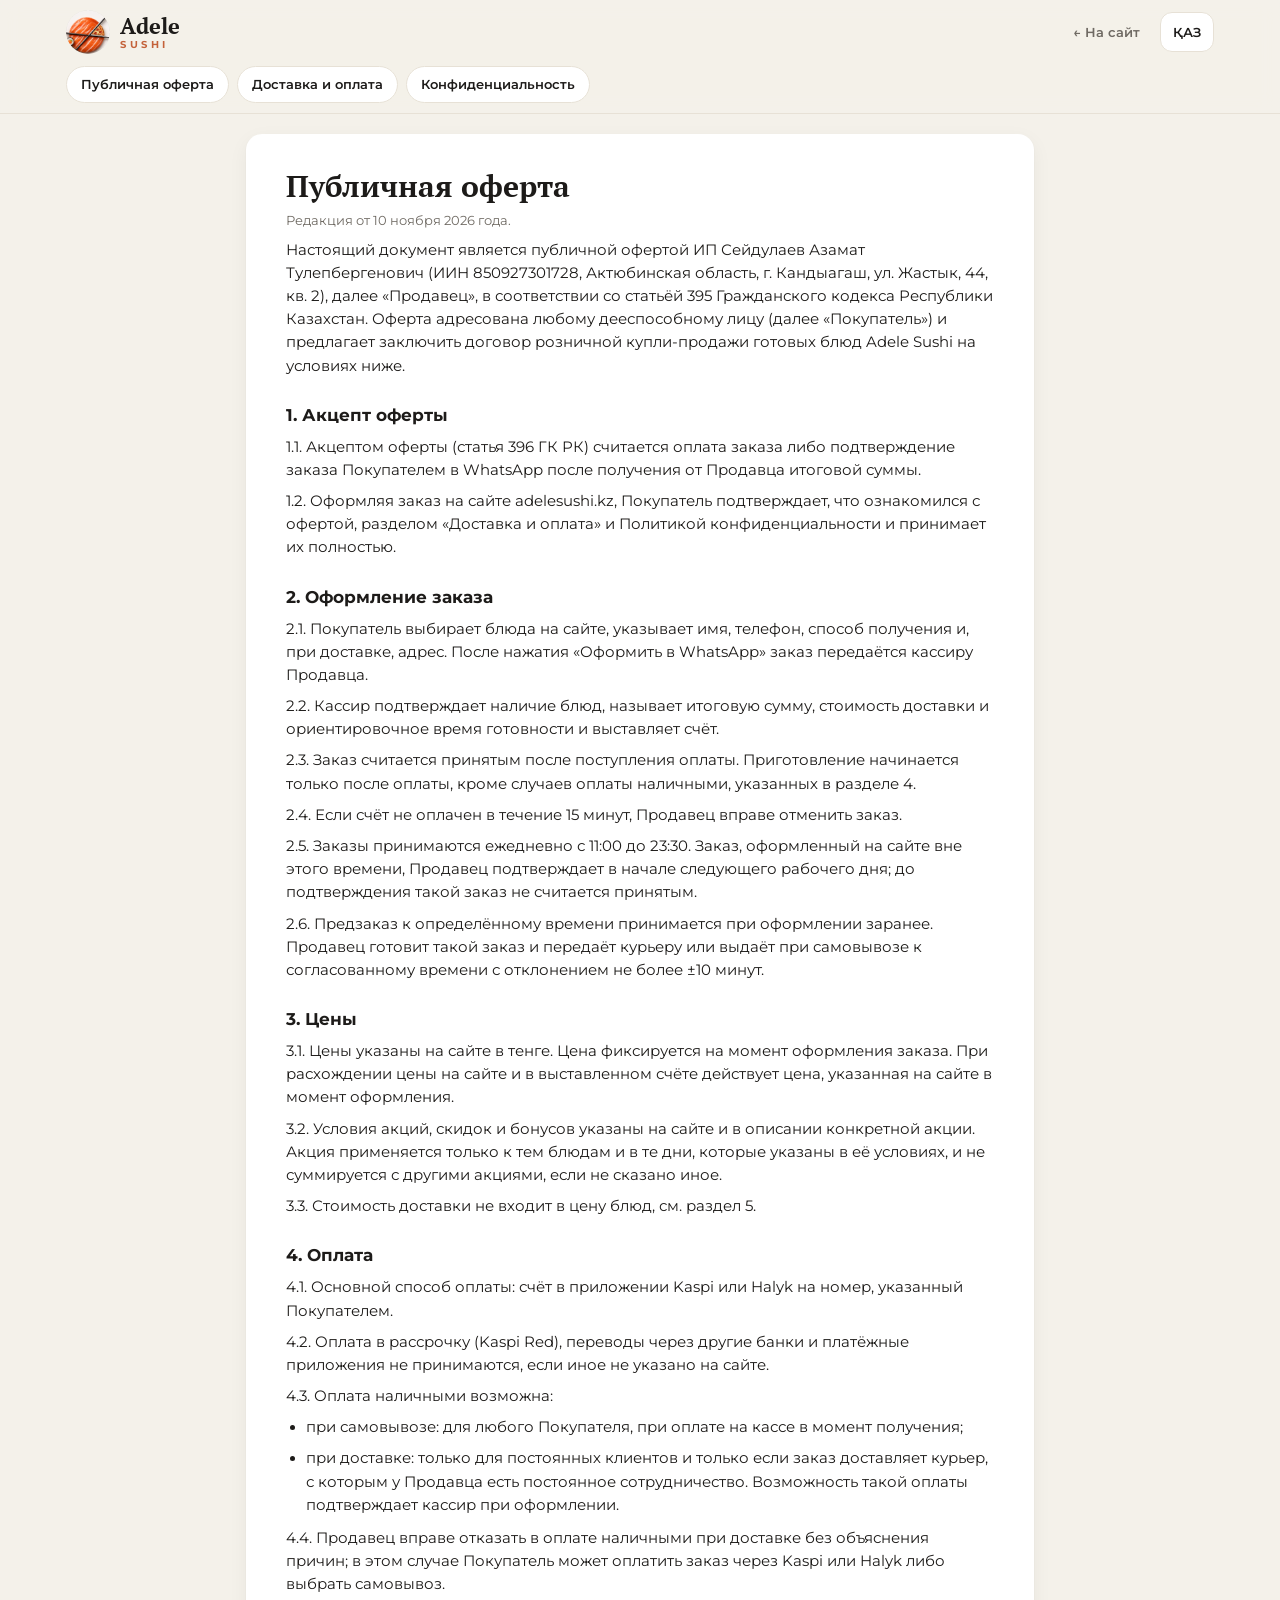
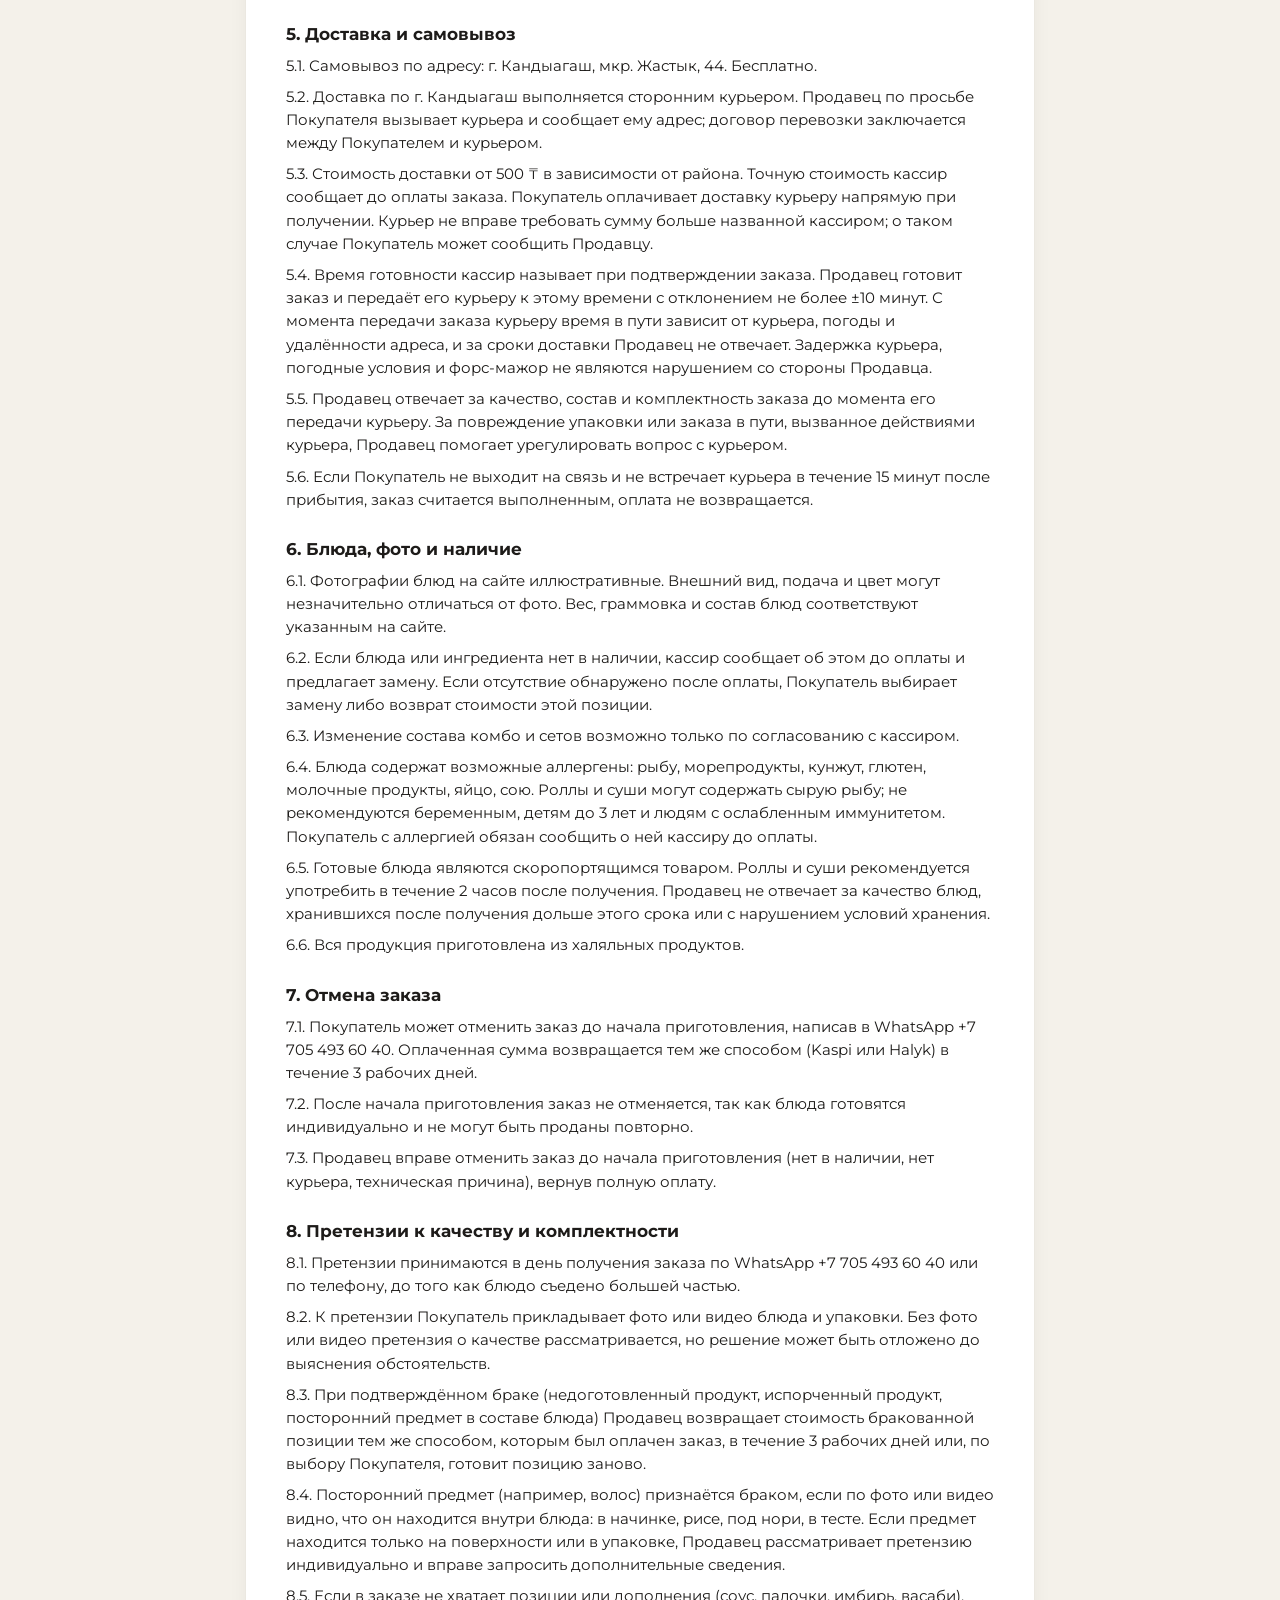
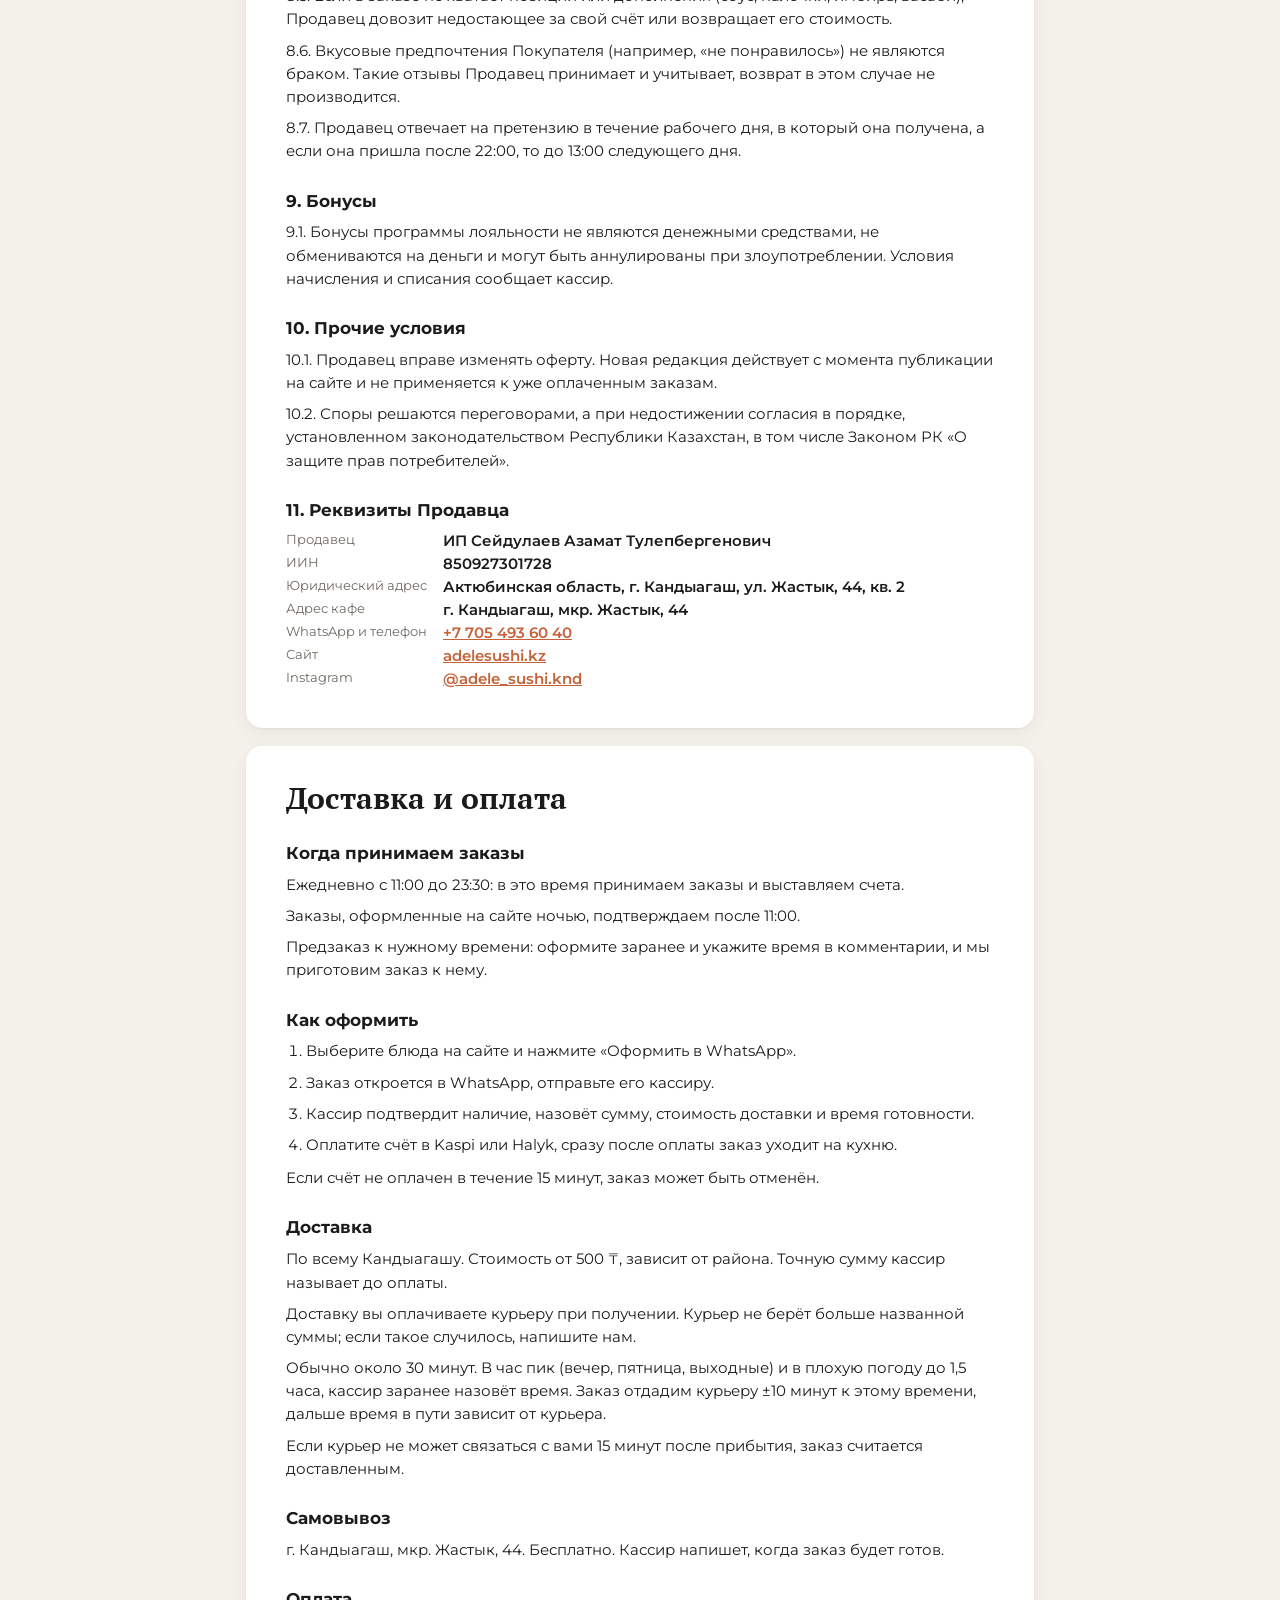
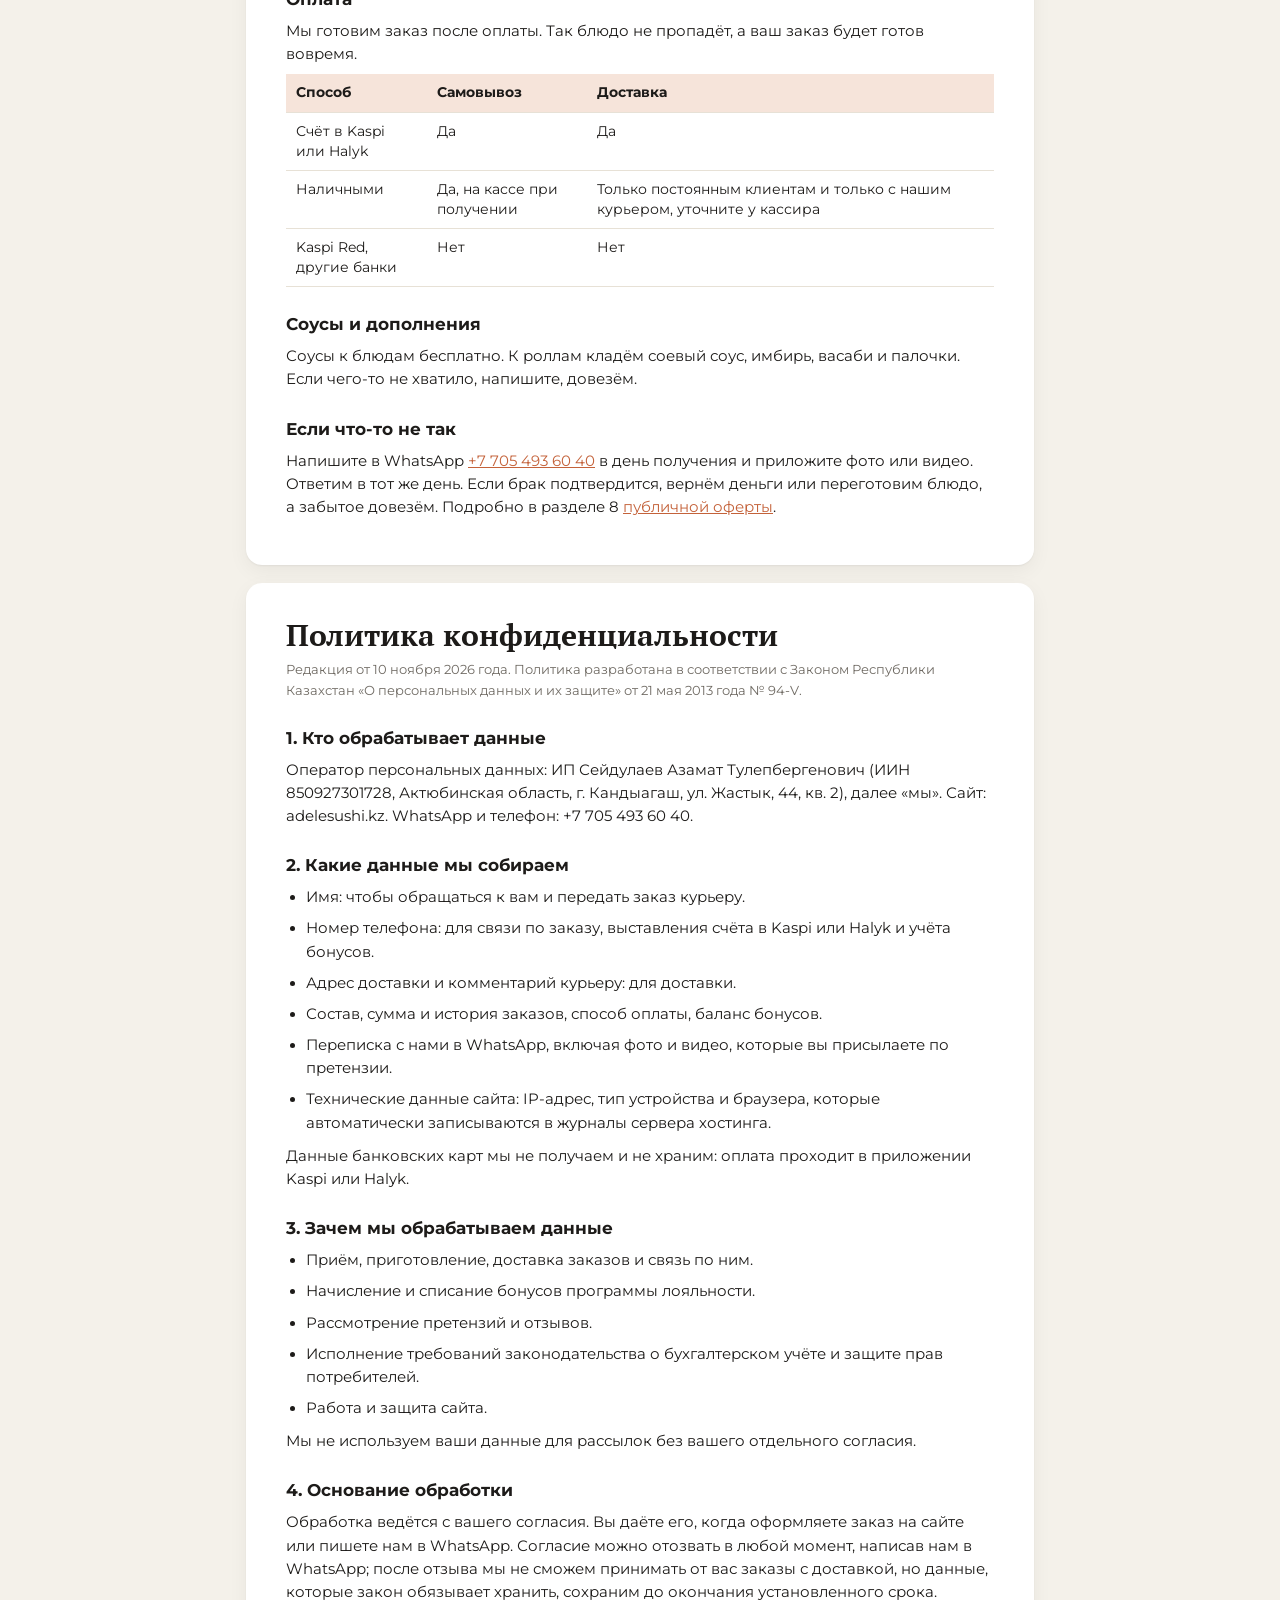
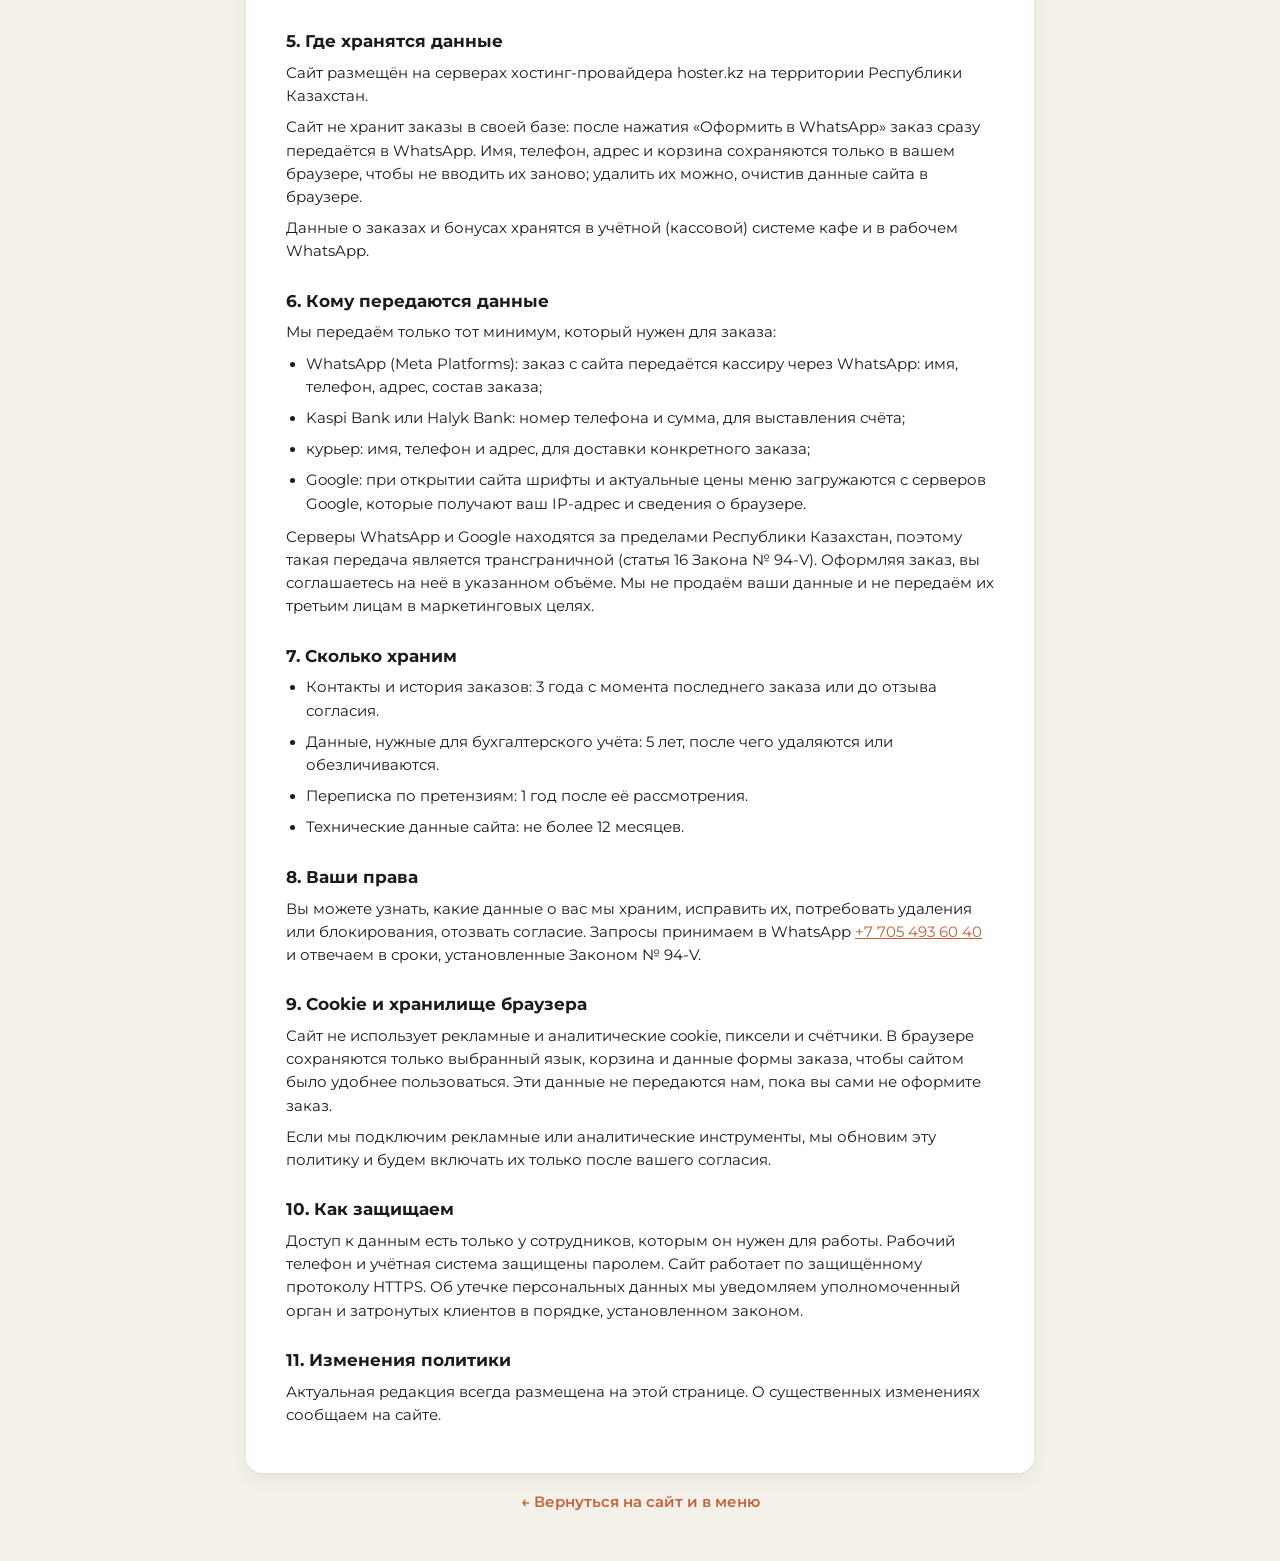
==== commit 4dfbc2f4: "Kazakh proofreading of offer, delivery and privacy; readable footer doc links" ====
--- a/legal.html
+++ b/legal.html
@@ -7,12 +7,12 @@
   <meta name="description" content="Публичная оферта, условия доставки и оплаты и политика конфиденциальности Adele Sushi, Кандыагаш.">
   <link rel="canonical" href="https://adelesushi.kz/legal.html">
   <meta name="theme-color" content="#1d1b19">
-  <link rel="icon" type="image/png" href="img/favicon.png?v=34">
+  <link rel="icon" type="image/png" href="img/favicon.png?v=35">
   <link rel="preconnect" href="https://fonts.googleapis.com">
   <link rel="preconnect" href="https://fonts.gstatic.com" crossorigin>
   <link href="https://fonts.googleapis.com/css2?family=Montserrat:wght@400;500;600;700&family=PT+Serif:wght@700&display=swap" rel="stylesheet">
-  <link rel="stylesheet" href="style.css?v=34">
-  <link rel="stylesheet" href="legal.css?v=34">
+  <link rel="stylesheet" href="style.css?v=35">
+  <link rel="stylesheet" href="legal.css?v=35">
   <script>
     // язык как на главной (adele_lang в localStorage), до отрисовки, чтобы не мигало
     try { if (JSON.parse(localStorage.getItem("adele_lang")) === "kk") document.documentElement.lang = "kk"; } catch (e) {}
@@ -23,7 +23,7 @@
   <header class="header lg-header">
     <div class="header__inner container">
       <a href="./" class="brand" aria-label="Adele Sushi">
-        <img src="img/emblem.png?v=34" alt="" class="brand__logo" width="44" height="44">
+        <img src="img/emblem.png?v=35" alt="" class="brand__logo" width="44" height="44">
         <span class="brand__text">
           <span class="brand__name">Adele</span>
           <span class="brand__sub">SUSHI</span>
@@ -31,7 +31,7 @@
       </a>
       <div class="header__actions">
         <a class="lg-back" href="./"><span class="ru">← На сайт</span><span class="kk">← Сайтқа</span></a>
-        <button class="lang-btn" id="lgLang" type="button"><span class="ru">ҚАЗ</span><span class="kk">РУС</span></button>
+        <button class="lang-btn" id="lgLang" type="button" aria-label="Сменить язык / Тілді ауыстыру"><span class="ru">ҚАЗ</span><span class="kk">РУС</span></button>
       </div>
     </div>
     <nav class="lg-tabs container" aria-label="Документы">
@@ -55,7 +55,7 @@
         <p>1.2. Оформляя заказ на сайте adelesushi.kz, Покупатель подтверждает, что ознакомился с офертой, разделом «Доставка и оплата» и Политикой конфиденциальности и принимает их полностью.</p>
 
         <h2>2. Оформление заказа</h2>
-        <p>2.1. Покупатель выбирает блюда на сайте, указывает имя, телефон, способ получения и, при доставке, адрес. После нажатия «Оформить» заказ передаётся в WhatsApp кассиру Продавца.</p>
+        <p>2.1. Покупатель выбирает блюда на сайте, указывает имя, телефон, способ получения и, при доставке, адрес. После нажатия «Оформить в WhatsApp» заказ передаётся кассиру Продавца.</p>
         <p>2.2. Кассир подтверждает наличие блюд, называет итоговую сумму, стоимость доставки и ориентировочное время готовности и выставляет счёт.</p>
         <p>2.3. Заказ считается принятым после поступления оплаты. Приготовление начинается только после оплаты, кроме случаев оплаты наличными, указанных в разделе 4.</p>
         <p>2.4. Если счёт не оплачен в течение 15 минут, Продавец вправе отменить заказ.</p>
@@ -129,23 +129,23 @@
       <div class="kk">
         <h1>Жария оферта</h1>
         <p class="lg-ed">2026 жылғы 10 қарашадағы редакция.</p>
-        <p>Осы құжат ЖК Сейдулаев Азамат Тулепбергеновичтің (ЖСН 850927301728, Ақтөбе облысы, Қандыағаш қ., Жастық к., 44, 2-пәтер), бұдан әрі «Сатушы», Қазақстан Республикасы Азаматтық кодексінің 395-бабына сәйкес жария офертасы болып табылады. Оферта кез келген әрекетке қабілетті тұлғаға (бұдан әрі «Сатып алушы») арналған және Adele Sushi дайын тағамдарын төмендегі шарттармен бөлшек сатып алу-сату шартын жасасуды ұсынады.</p>
+        <p>Осы құжат ЖК Сейдулаев Азамат Тулепбергеновичтің (ЖСН 850927301728, Ақтөбе облысы, Қандыағаш қ., Жастық к., 44, 2-пәтер), бұдан әрі «Сатушы», Қазақстан Республикасы Азаматтық кодексінің 395-бабына сәйкес жария офертасы болып табылады. Оферта кез келген әрекетке қабілетті тұлғаға (бұдан әрі «Сатып алушы») арналған және төмендегі шарттармен Adele Sushi дайын тағамдарының бөлшек сатып алу-сату шартын жасасуды ұсынады.</p>
 
         <h2>1. Офертаны акцептеу</h2>
-        <p>1.1. Тапсырысты төлеу немесе Сатушыдан қорытынды соманы алғаннан кейін Сатып алушының тапсырысты WhatsApp-та растауы офертаның акцептісі (ҚР АК 396-бабы) болып саналады.</p>
-        <p>1.2. adelesushi.kz сайтында тапсырыс рәсімдей отырып, Сатып алушы оферта, «Жеткізу және төлем» бөлімі және Құпиялылық саясатымен танысқанын және оларды толық қабылдайтынын растайды.</p>
+        <p>1.1. Тапсырысты төлеу немесе Сатушыдан қорытынды соманы алғаннан кейін Сатып алушының тапсырысты WhatsApp-та растауы офертаның акцепті (ҚР АК 396-бабы) болып саналады.</p>
+        <p>1.2. adelesushi.kz сайтында тапсырыс рәсімдей отырып, Сатып алушы офертамен, «Жеткізу және төлем» бөлімімен және Құпиялылық саясатымен танысқанын және оларды толық қабылдайтынын растайды.</p>
 
         <h2>2. Тапсырысты рәсімдеу</h2>
-        <p>2.1. Сатып алушы сайтта тағамдарды таңдап, атын, телефонын, алу тәсілін, ал жеткізу кезінде мекенжайын көрсетеді. «Рәсімдеу» батырмасын басқаннан кейін тапсырыс Сатушының кассиріне WhatsApp арқылы жіберіледі.</p>
-        <p>2.2. Кассир тағамдардың бар-жоғын растайды, қорытынды соманы, жеткізу құнын және дайын болатын уақытты айтып, шот жібереді.</p>
-        <p>2.3. Тапсырыс төлем түскеннен кейін қабылданған болып саналады. Тағам тек төлемнен кейін дайындала бастайды, 4-бөлімде көрсетілген қолма-қол төлем жағдайларын қоспағанда.</p>
+        <p>2.1. Сатып алушы сайтта тағамдарды таңдап, атын, телефонын, алу тәсілін, ал жеткізу кезінде мекенжайын көрсетеді. «WhatsApp арқылы рәсімдеу» батырмасын басқаннан кейін тапсырыс Сатушының кассиріне WhatsApp арқылы жіберіледі.</p>
+        <p>2.2. Кассир тағамдардың бар-жоғын растайды, қорытынды соманы, жеткізу құнын және шамамен дайын болатын уақытты айтып, шот жібереді.</p>
+        <p>2.3. Тапсырыс төлем түскеннен кейін қабылданған болып саналады. Тағамды дайындау тек төлемнен кейін басталады, 4-бөлімде көрсетілген қолма-қол төлем жағдайларын қоспағанда.</p>
         <p>2.4. Шот 15 минут ішінде төленбесе, Сатушы тапсырысты болдырмауға құқылы.</p>
         <p>2.5. Тапсырыстар күн сайын 11:00-ден 23:30-ға дейін қабылданады. Сайтта осы уақыттан тыс рәсімделген тапсырысты Сатушы келесі жұмыс күнінің басында растайды; расталғанға дейін мұндай тапсырыс қабылданған болып саналмайды.</p>
-        <p>2.6. Белгілі бір уақытқа алдын ала тапсырыс алдын ала рәсімделген жағдайда қабылданады. Сатушы мұндай тапсырысты келісілген уақытқа ±10 минут дәлдікпен дайындап, курьерге береді немесе өзі алып кетуге ұсынады.</p>
+        <p>2.6. Белгілі бір уақытқа тапсырыс алдын ала рәсімделген жағдайда қабылданады. Сатушы мұндай тапсырысты келісілген уақытқа ±10 минут дәлдікпен дайындап, курьерге немесе өзі алып кететін Сатып алушыға береді.</p>
 
         <h2>3. Бағалар</h2>
         <p>3.1. Бағалар сайтта теңгемен көрсетілген. Баға тапсырыс рәсімделген сәтте бекітіледі. Сайттағы баға мен жіберілген шоттағы баға сәйкес келмесе, тапсырыс рәсімделген сәтте сайтта көрсетілген баға қолданылады.</p>
-        <p>3.2. Акциялар, жеңілдіктер мен бонустардың шарттары сайтта және нақты акцияның сипаттамасында көрсетілген. Акция тек оның шарттарында көрсетілген тағамдарға және күндерге қолданылады және өзгеше көрсетілмесе, басқа акциялармен қосылмайды.</p>
+        <p>3.2. Акциялар, жеңілдіктер мен бонустардың шарттары сайтта және нақты акцияның сипаттамасында көрсетілген. Акция тек оның шарттарында көрсетілген тағамдарға және күндерге қолданылады және өзгеше көрсетілмесе, басқа акциялармен біріктірілмейді.</p>
         <p>3.3. Жеткізу құны тағамдардың бағасына кірмейді, 5-бөлімді қараңыз.</p>
 
         <h2>4. Төлем</h2>
@@ -153,43 +153,43 @@
         <p>4.2. Сайтта өзгеше көрсетілмесе, бөліп төлеу (Kaspi Red), басқа банктер мен төлем қосымшалары арқылы аударымдар қабылданбайды.</p>
         <p>4.3. Қолма-қол төлеуге болады:</p>
         <ul>
-          <li>өзі алып кеткенде: кез келген Сатып алушыға, алған кезде кассада төлегенде;</li>
-          <li>жеткізу кезінде: тек тұрақты клиенттерге және тапсырысты Сатушы тұрақты жұмыс істейтін курьер жеткізген жағдайда ғана. Мұндай төлем мүмкіндігін кассир рәсімдеу кезінде растайды.</li>
+          <li>өзі алып кеткенде: кез келген Сатып алушыға, тапсырысты алған кезде кассада;</li>
+          <li>жеткізу кезінде: тек тұрақты клиенттерге және тапсырысты Сатушымен тұрақты жұмыс істейтін курьер жеткізген жағдайда ғана. Мұндай төлем мүмкіндігін кассир рәсімдеу кезінде растайды.</li>
         </ul>
         <p>4.4. Сатушы жеткізу кезінде қолма-қол төлемнен себебін түсіндірмей бас тартуға құқылы; бұл жағдайда Сатып алушы тапсырысты Kaspi немесе Halyk арқылы төлей алады немесе өзі алып кетуді таңдай алады.</p>
 
         <h2>5. Жеткізу және өзі алып кету</h2>
         <p>5.1. Өзі алып кету мекенжайы: Қандыағаш қ., Жастық ш/а, 44. Тегін.</p>
-        <p>5.2. Қандыағаш қаласы бойынша жеткізуді бөгде курьер орындайды. Сатушы Сатып алушының өтініші бойынша курьерді шақырып, оған мекенжайды хабарлайды; тасымалдау шарты Сатып алушы мен курьер арасында жасалады.</p>
-        <p>5.3. Жеткізу құны ауданға байланысты 500 ₸-ден басталады. Нақты құнын кассир төлемге дейін айтады. Сатып алушы жеткізу ақысын алған кезде курьерге тікелей төлейді. Курьер кассир айтқан сомадан артық талап етуге құқылы емес; мұндай жағдай туралы Сатып алушы Сатушыға хабарлай алады.</p>
+        <p>5.2. Қандыағаш қаласы бойынша жеткізуді үшінші тарап курьері орындайды. Сатушы Сатып алушының өтініші бойынша курьерді шақырып, оған мекенжайды хабарлайды; тасымалдау шарты Сатып алушы мен курьер арасында жасалады.</p>
+        <p>5.3. Жеткізу құны ауданға байланысты 500 ₸-ден басталады. Нақты құнын кассир төлемге дейін айтады. Сатып алушы жеткізу ақысын тапсырысты алған кезде курьерге тікелей төлейді. Курьер кассир айтқан сомадан артық талап етуге құқылы емес; мұндай жағдай туралы Сатып алушы Сатушыға хабарлай алады.</p>
         <p>5.4. Кассир тапсырысты растау кезінде дайын болатын уақытты айтады. Сатушы тапсырысты осы уақытқа ±10 минут дәлдікпен дайындап, курьерге береді. Тапсырыс курьерге берілген сәттен бастап жолдағы уақыт курьерге, ауа райына және мекенжайдың қашықтығына байланысты; Сатушы жеткізу мерзімі үшін жауап бермейді. Курьердің кешігуі, ауа райы және форс-мажор жағдайлары Сатушы тарапынан бұзушылық болып саналмайды.</p>
-        <p>5.5. Сатушы тапсырыстың сапасы, құрамы мен толықтығы үшін тапсырыс курьерге берілгенге дейін жауап береді. Курьердің әрекетінен жолда қаптаманың немесе тапсырыстың зақымдануы жағдайында Сатушы мәселені курьермен шешуге көмектеседі.</p>
+        <p>5.5. Сатушы тапсырыстың сапасы, құрамы мен толықтығы үшін тапсырыс курьерге берілгенге дейін жауап береді. Курьердің әрекетінен жолда қаптама немесе тапсырыс зақымданса, Сатушы мәселені курьермен реттеуге көмектеседі.</p>
         <p>5.6. Курьер келгеннен кейін 15 минут ішінде Сатып алушы байланысқа шықпаса және курьерді қарсы алмаса, тапсырыс орындалған болып саналады, төлем қайтарылмайды.</p>
 
         <h2>6. Тағамдар, фото және бар-жоғы</h2>
-        <p>6.1. Сайттағы тағамдардың фотосуреттері иллюстрациялық сипатта. Сыртқы түрі, ұсынылуы мен түсі фотодан аздап өзгеше болуы мүмкін. Тағамдардың салмағы, грамы мен құрамы сайтта көрсетілгенге сәйкес келеді.</p>
-        <p>6.2. Тағам немесе ингредиент болмаса, кассир бұл туралы төлемге дейін хабарлап, ауыстыруды ұсынады. Бұл төлемнен кейін анықталса, Сатып алушы ауыстыруды немесе осы позицияның құнын қайтаруды таңдайды.</p>
+        <p>6.1. Сайттағы тағамдардың фотосуреттері иллюстрациялық сипатта болады. Тағамның сыртқы түрі, безендірілуі мен түсі фотодан аздап өзгеше болуы мүмкін. Тағамдардың салмағы мен құрамы сайтта көрсетілгенге сәйкес келеді.</p>
+        <p>6.2. Тағам немесе ингредиент қолда болмаса, кассир бұл туралы төлемге дейін хабарлап, ауыстыруды ұсынады. Бұл төлемнен кейін анықталса, Сатып алушы ауыстыруды немесе осы позицияның құнын қайтаруды таңдайды.</p>
         <p>6.3. Комбо мен сеттердің құрамын тек кассирмен келісу арқылы өзгертуге болады.</p>
         <p>6.4. Тағамдарда мынадай аллергендер болуы мүмкін: балық, теңіз өнімдері, күнжіт, глютен, сүт өнімдері, жұмыртқа, соя. Роллдар мен сушиде шикі балық болуы мүмкін; оларды жүкті әйелдерге, 3 жасқа дейінгі балаларға және иммунитеті әлсіз адамдарға ұсынбаймыз. Аллергиясы бар Сатып алушы бұл туралы кассирге төлемге дейін хабарлауға міндетті.</p>
-        <p>6.5. Дайын тағамдар тез бұзылатын тауар. Роллдар мен сушиді алғаннан кейін 2 сағат ішінде жеген жөн. Алғаннан кейін осы мерзімнен ұзақ немесе сақтау шарттары бұзылып сақталған тағамдардың сапасы үшін Сатушы жауап бермейді.</p>
+        <p>6.5. Дайын тағамдар тез бұзылатын тауар болып табылады. Роллдар мен сушиді алғаннан кейін 2 сағат ішінде тұтыну ұсынылады. Алғаннан кейін осы мерзімнен ұзақ немесе сақтау шарттары бұзылып сақталған тағамдардың сапасы үшін Сатушы жауап бермейді.</p>
         <p>6.6. Барлық өнім халал азық-түліктен дайындалады.</p>
 
         <h2>7. Тапсырысты болдырмау</h2>
         <p>7.1. Сатып алушы тапсырысты дайындау басталғанға дейін WhatsApp +7 705 493 60 40 нөміріне жазып, болдырмай алады. Төленген сома сол тәсілмен (Kaspi немесе Halyk) 3 жұмыс күні ішінде қайтарылады.</p>
-        <p>7.2. Дайындау басталғаннан кейін тапсырыс болдырылмайды, өйткені тағамдар жеке дайындалады және қайта сатыла алмайды.</p>
+        <p>7.2. Дайындау басталғаннан кейін тапсырысты болдырмау мүмкін емес, өйткені тағамдар жеке дайындалады және оларды қайта сату мүмкін емес.</p>
         <p>7.3. Сатушы тапсырысты дайындау басталғанға дейін (тағам жоқ, курьер жоқ, техникалық себеп) толық төлемді қайтара отырып болдырмауға құқылы.</p>
 
         <h2>8. Сапа мен толықтыққа шағымдар</h2>
-        <p>8.1. Шағымдар тапсырыс алынған күні, тағамның көп бөлігі жеп қойылғанға дейін WhatsApp +7 705 493 60 40 немесе телефон арқылы қабылданады.</p>
+        <p>8.1. Шағымдар тапсырыс алынған күні, тағамның көп бөлігі желінгенге дейін WhatsApp +7 705 493 60 40 немесе телефон арқылы қабылданады.</p>
         <p>8.2. Шағымға Сатып алушы тағам мен қаптаманың фотосын немесе бейнесін қоса жібереді. Фото немесе бейнесіз сапаға қатысты шағым қаралады, бірақ шешім мән-жай анықталғанға дейін кейінге қалдырылуы мүмкін.</p>
-        <p>8.3. Ақау расталса (өнім дайын болмай қалған, бұзылған өнім, тағам құрамында бөгде зат), Сатушы ақаулы позицияның құнын тапсырыс төленген тәсілмен 3 жұмыс күні ішінде қайтарады немесе Сатып алушының таңдауы бойынша позицияны қайта дайындайды.</p>
+        <p>8.3. Ақау расталса (толық піспеген немесе бұзылған өнім, тағам құрамындағы бөгде зат), Сатушы ақаулы позицияның құнын тапсырыс төленген тәсілмен 3 жұмыс күні ішінде қайтарады немесе Сатып алушының таңдауы бойынша позицияны қайта дайындайды.</p>
         <p>8.4. Бөгде зат (мысалы, шаш) фото немесе бейнеде тағамның ішінде: салмасында, күрішінде, нори астында, қамырда екені көрінсе, ақау деп танылады. Егер зат тек бетінде немесе қаптамада болса, Сатушы шағымды жеке қарайды және қосымша мәлімет сұрауға құқылы.</p>
         <p>8.5. Тапсырыста позиция немесе қосымша (тұздық, таяқшалар, имбирь, васаби) жетпесе, Сатушы жетпегенін өз есебінен жеткізеді немесе құнын қайтарады.</p>
-        <p>8.6. Сатып алушының талғамы (мысалы, «ұнамады») ақау болып саналмайды. Мұндай пікірлерді Сатушы қабылдап, ескереді, бұл жағдайда қаражат қайтарылмайды.</p>
+        <p>8.6. Сатып алушының талғамы бойынша пікірі (мысалы, «ұнамады») ақау болып саналмайды. Мұндай пікірлерді Сатушы қабылдап, ескереді, бұл жағдайда қаражат қайтарылмайды.</p>
         <p>8.7. Сатушы шағымға ол келіп түскен жұмыс күні ішінде, ал 22:00-ден кейін келсе, келесі күні 13:00-ге дейін жауап береді.</p>
 
         <h2>9. Бонустар</h2>
-        <p>9.1. Адалдық бағдарламасының бонустары ақша қаражаты болып табылмайды, ақшаға айырбасталмайды және теріс пайдаланылған жағдайда жойылуы мүмкін. Бонустарды есептеу және жұмсау шарттарын кассир хабарлайды.</p>
+        <p>9.1. Адалдық бағдарламасының бонустары ақша қаражаты болып табылмайды, ақшаға айырбасталмайды және теріс пайдаланылған жағдайда жойылуы мүмкін. Бонустарды есепке жазу және пайдалану шарттарын кассир хабарлайды.</p>
 
         <h2>10. Басқа шарттар</h2>
         <p>10.1. Сатушы офертаны өзгертуге құқылы. Жаңа редакция сайтта жарияланған сәттен бастап күшіне енеді және төленіп қойған тапсырыстарға қолданылмайды.</p>
@@ -220,7 +220,7 @@
 
         <h2>Как оформить</h2>
         <ol>
-          <li>Выберите блюда на сайте и нажмите «Оформить».</li>
+          <li>Выберите блюда на сайте и нажмите «Оформить в WhatsApp».</li>
           <li>Заказ откроется в WhatsApp, отправьте его кассиру.</li>
           <li>Кассир подтвердит наличие, назовёт сумму, стоимость доставки и время готовности.</li>
           <li>Оплатите счёт в Kaspi или Halyk, сразу после оплаты заказ уходит на кухню.</li>
@@ -262,20 +262,20 @@
         <h2>Тапсырыстарды қашан қабылдаймыз</h2>
         <p>Күн сайын 11:00-ден 23:30-ға дейін: осы уақытта тапсырыс қабылдап, шот жібереміз.</p>
         <p>Сайтта түнде рәсімделген тапсырыстарды 11:00-ден кейін растаймыз.</p>
-        <p>Қажетті уақытқа алдын ала тапсырыс: алдын ала рәсімдеп, уақытты түсініктемеде көрсетіңіз, тапсырысты сол уақытқа дайындаймыз.</p>
+        <p>Қажетті уақытқа тапсырыс: алдын ала рәсімдеп, уақытты түсініктемеде көрсетіңіз, тапсырысты сол уақытқа дайындаймыз.</p>
 
         <h2>Қалай рәсімдеу керек</h2>
         <ol>
-          <li>Сайттан тағамдарды таңдап, «Рәсімдеу» батырмасын басыңыз.</li>
+          <li>Сайттан тағамдарды таңдап, «WhatsApp арқылы рәсімдеу» батырмасын басыңыз.</li>
           <li>Тапсырыс WhatsApp-та ашылады, оны кассирге жіберіңіз.</li>
           <li>Кассир тағамның бар-жоғын растап, соманы, жеткізу құнын және дайын болатын уақытты айтады.</li>
-          <li>Шотты Kaspi немесе Halyk арқылы төлеңіз, төлегеннен кейін тапсырыс бірден асүйге жіберіледі.</li>
+          <li>Шотты Kaspi немесе Halyk арқылы төлеңіз, төлегеннен кейін тапсырыс бірден ас үйге жіберіледі.</li>
         </ol>
-        <p>Шот 15 минут ішінде төленбесе, тапсырыс болдырылмауы мүмкін.</p>
+        <p>Шот 15 минут ішінде төленбесе, тапсырыс жойылуы мүмкін.</p>
 
         <h2>Жеткізу</h2>
         <p>Бүкіл Қандыағаш бойынша. Құны 500 ₸-ден, ауданға байланысты. Нақты соманы кассир төлемге дейін айтады.</p>
-        <p>Жеткізу ақысын алған кезде курьерге төлейсіз. Курьер айтылған сомадан артық алмайды; егер мұндай жағдай болса, бізге жазыңыз.</p>
+        <p>Жеткізу ақысын тапсырысты алған кезде курьерге төлейсіз. Курьер айтылған сомадан артық алмайды; егер мұндай жағдай болса, бізге жазыңыз.</p>
         <p>Әдетте 30 минуттай. Қарбалас уақытта (кешке, жұма, демалыс күндері) және ауа райы нашар болса 1,5 сағатқа дейін, кассир уақытты алдын ала айтады. Тапсырысты осы уақытқа ±10 минут дәлдікпен курьерге береміз, жолдағы уақыт курьерге байланысты.</p>
         <p>Курьер келгеннен кейін 15 минут ішінде сізбен байланыса алмаса, тапсырыс жеткізілген болып саналады.</p>
 
@@ -296,7 +296,7 @@
         </div>
 
         <h2>Тұздықтар мен қосымшалар</h2>
-        <p>Тағамдарға тұздық тегін. Роллдарға соя тұздығын, имбирь, васаби және таяқшалар саламыз. Бірдеңе жетпесе, жазыңыз, жеткізіп береміз.</p>
+        <p>Тағамдарға тұздық тегін. Роллдарға соя тұздығы, имбирь, васаби және таяқшалар қосып береміз. Бірдеңе жетпесе, жазыңыз, жеткізіп береміз.</p>
 
         <h2>Бірдеңе дұрыс болмаса</h2>
         <p>Тапсырысты алған күні WhatsApp <a href="https://wa.me/77054936040">+7 705 493 60 40</a> нөміріне жазып, фото немесе бейне жіберіңіз. Сол күні жауап береміз. Ақау расталса, ақшаны қайтарамыз немесе тағамды қайта дайындаймыз, ал ұмытылғанын жеткізіп береміз. Толығырақ <a href="#oferta">жария офертаның</a> 8-бөлімінде.</p>
@@ -338,7 +338,7 @@
 
         <h2>5. Где хранятся данные</h2>
         <p>Сайт размещён на серверах хостинг-провайдера hoster.kz на территории Республики Казахстан.</p>
-        <p>Сайт не хранит заказы в своей базе: после нажатия «Оформить» заказ сразу передаётся в WhatsApp. Имя, телефон, адрес и корзина сохраняются только в вашем браузере, чтобы не вводить их заново; удалить их можно, очистив данные сайта в браузере.</p>
+        <p>Сайт не хранит заказы в своей базе: после нажатия «Оформить в WhatsApp» заказ сразу передаётся в WhatsApp. Имя, телефон, адрес и корзина сохраняются только в вашем браузере, чтобы не вводить их заново; удалить их можно, очистив данные сайта в браузере.</p>
         <p>Данные о заказах и бонусах хранятся в учётной (кассовой) системе кафе и в рабочем WhatsApp.</p>
 
         <h2>6. Кому передаются данные</h2>
@@ -394,7 +394,7 @@
         <h2>3. Деректерді не үшін өңдейміз</h2>
         <ul>
           <li>Тапсырыстарды қабылдау, дайындау, жеткізу және олар бойынша байланысу.</li>
-          <li>Адалдық бағдарламасының бонустарын есептеу және жұмсау.</li>
+          <li>Адалдық бағдарламасының бонустарын есепке жазу және пайдалану.</li>
           <li>Шағымдар мен пікірлерді қарау.</li>
           <li>Бухгалтерлік есеп және тұтынушылар құқықтарын қорғау туралы заңнама талаптарын орындау.</li>
           <li>Сайттың жұмысы және қауіпсіздігі.</li>
@@ -406,7 +406,7 @@
 
         <h2>5. Деректер қайда сақталады</h2>
         <p>Сайт Қазақстан Республикасының аумағындағы hoster.kz хостинг-провайдерінің серверлерінде орналасқан.</p>
-        <p>Сайт тапсырыстарды өз дерекқорында сақтамайды: «Рәсімдеу» батырмасын басқаннан кейін тапсырыс бірден WhatsApp-қа жіберіледі. Аты, телефоны, мекенжайы және себет қайта енгізбеу үшін тек сіздің браузеріңізде сақталады; оларды браузердегі сайт деректерін тазалау арқылы өшіруге болады.</p>
+        <p>Сайт тапсырыстарды өз дерекқорында сақтамайды: «WhatsApp арқылы рәсімдеу» батырмасын басқаннан кейін тапсырыс бірден WhatsApp-қа жіберіледі. Атыңыз, телефоныңыз, мекенжайыңыз және себет оларды қайта енгізбеу үшін тек браузеріңізде сақталады; оларды браузердегі сайт деректерін тазалау арқылы өшіруге болады.</p>
         <p>Тапсырыстар мен бонустар туралы деректер кафенің есеп (касса) жүйесінде және жұмыс WhatsApp-ында сақталады.</p>
 
         <h2>6. Деректер кімге беріледі</h2>
--- a/style.css
+++ b/style.css
@@ -978,8 +978,8 @@
 
 /* Ссылки на документы в футере и согласие под кнопкой заказа (главная) */
 .footer__legal { display: flex; flex-wrap: wrap; gap: 6px 16px; margin: 14px 4px 0; font-size: 13px; }
-.footer__legal a { color: #b9b1a7; text-decoration: none; }
-.footer__legal a:hover { color: #fff; text-decoration: underline; }
+.footer__legal a { color: var(--muted); text-decoration: underline; text-underline-offset: 3px; text-decoration-color: rgba(111, 106, 99, .35); }
+.footer__legal a:hover { color: var(--ink); text-decoration-color: currentColor; }
 .consent { color: var(--muted); font-size: 12px; line-height: 1.45; margin: 10px 2px 0; text-align: center; }
 .consent a { color: var(--ink); text-decoration: underline; }
 .night-note {
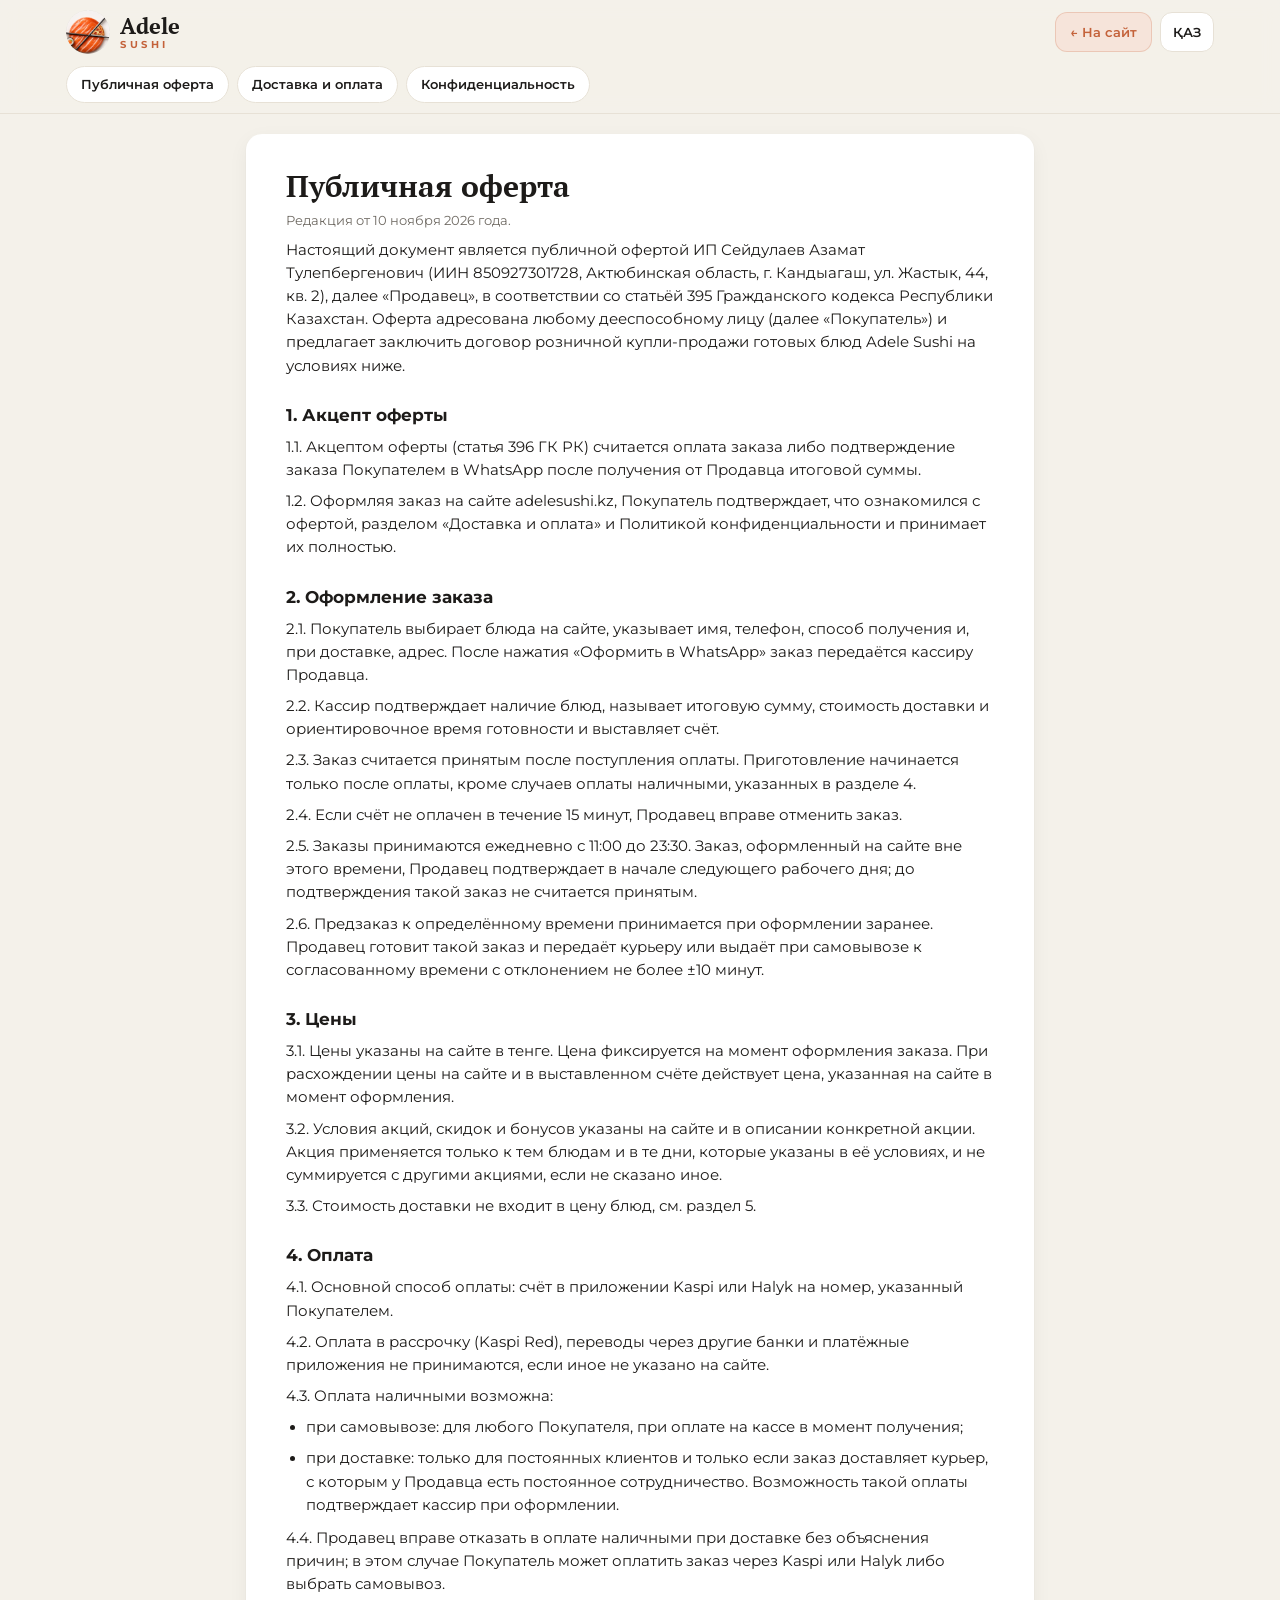
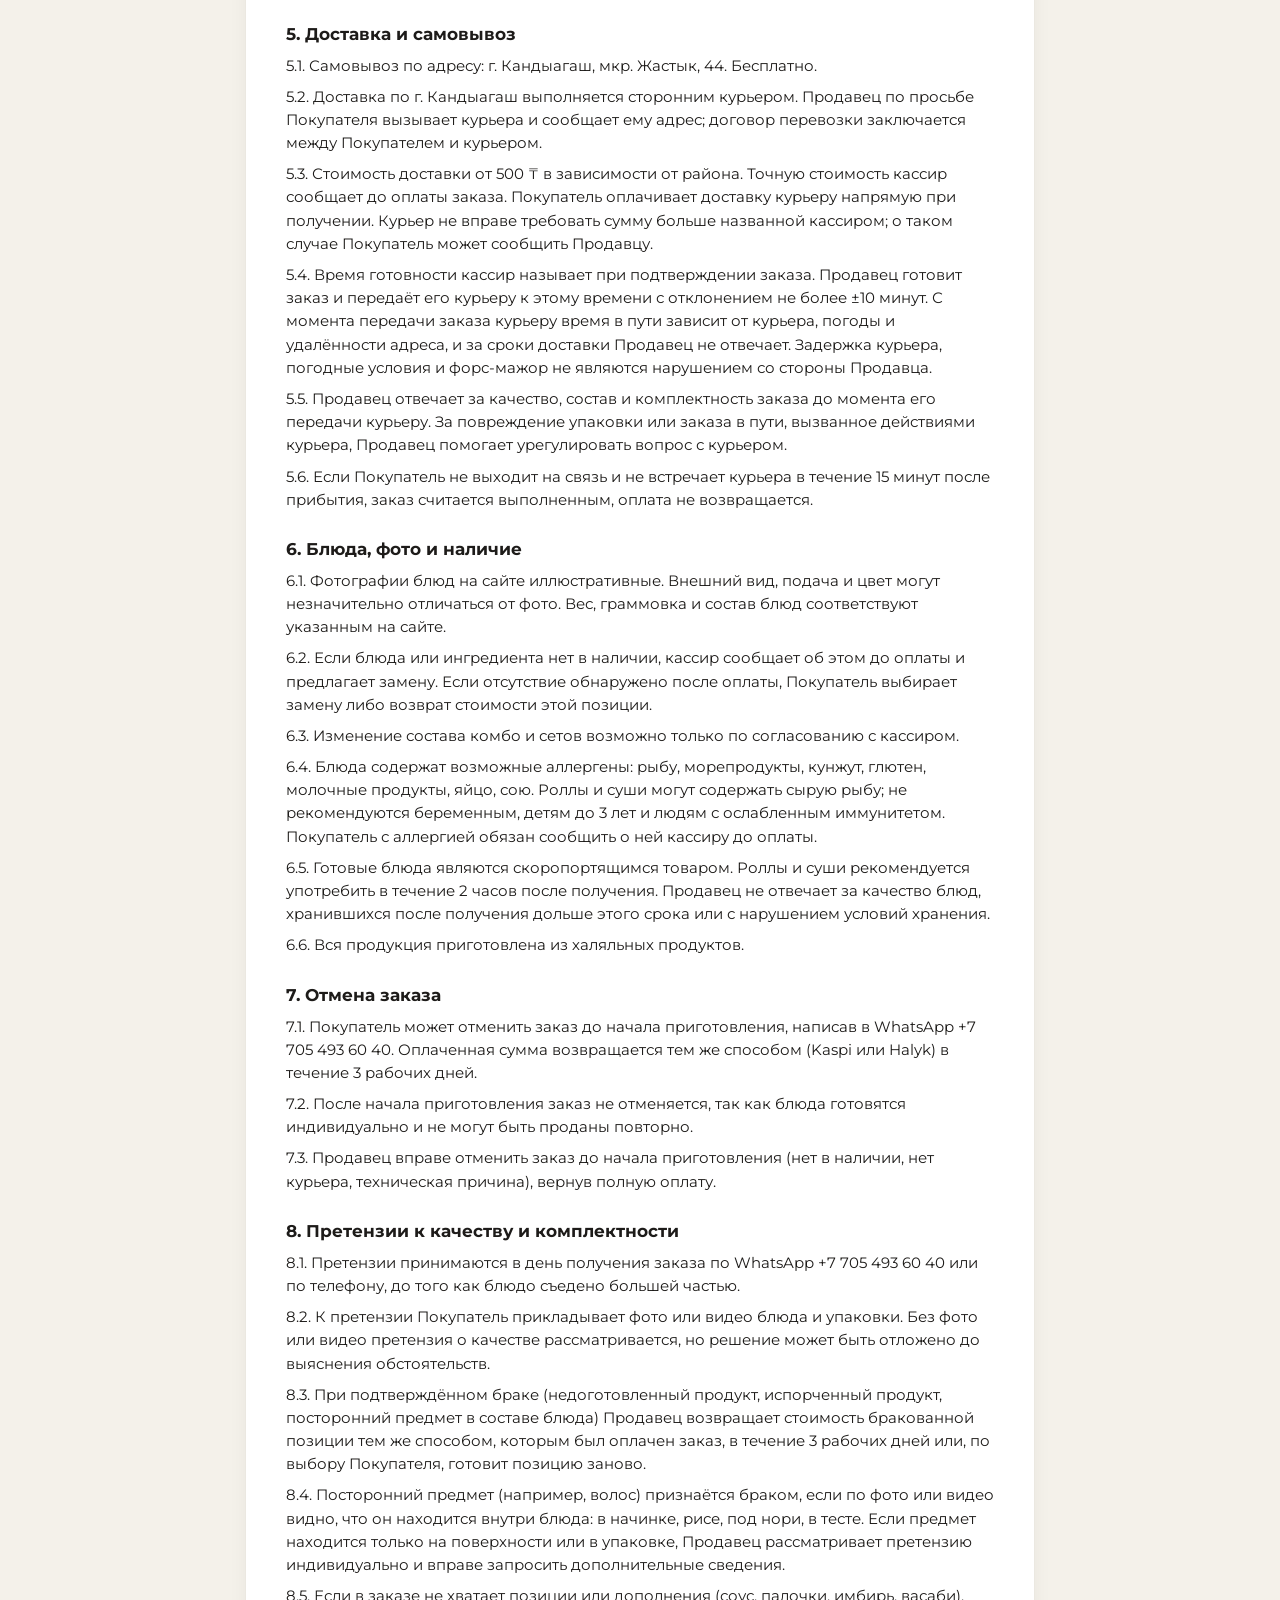
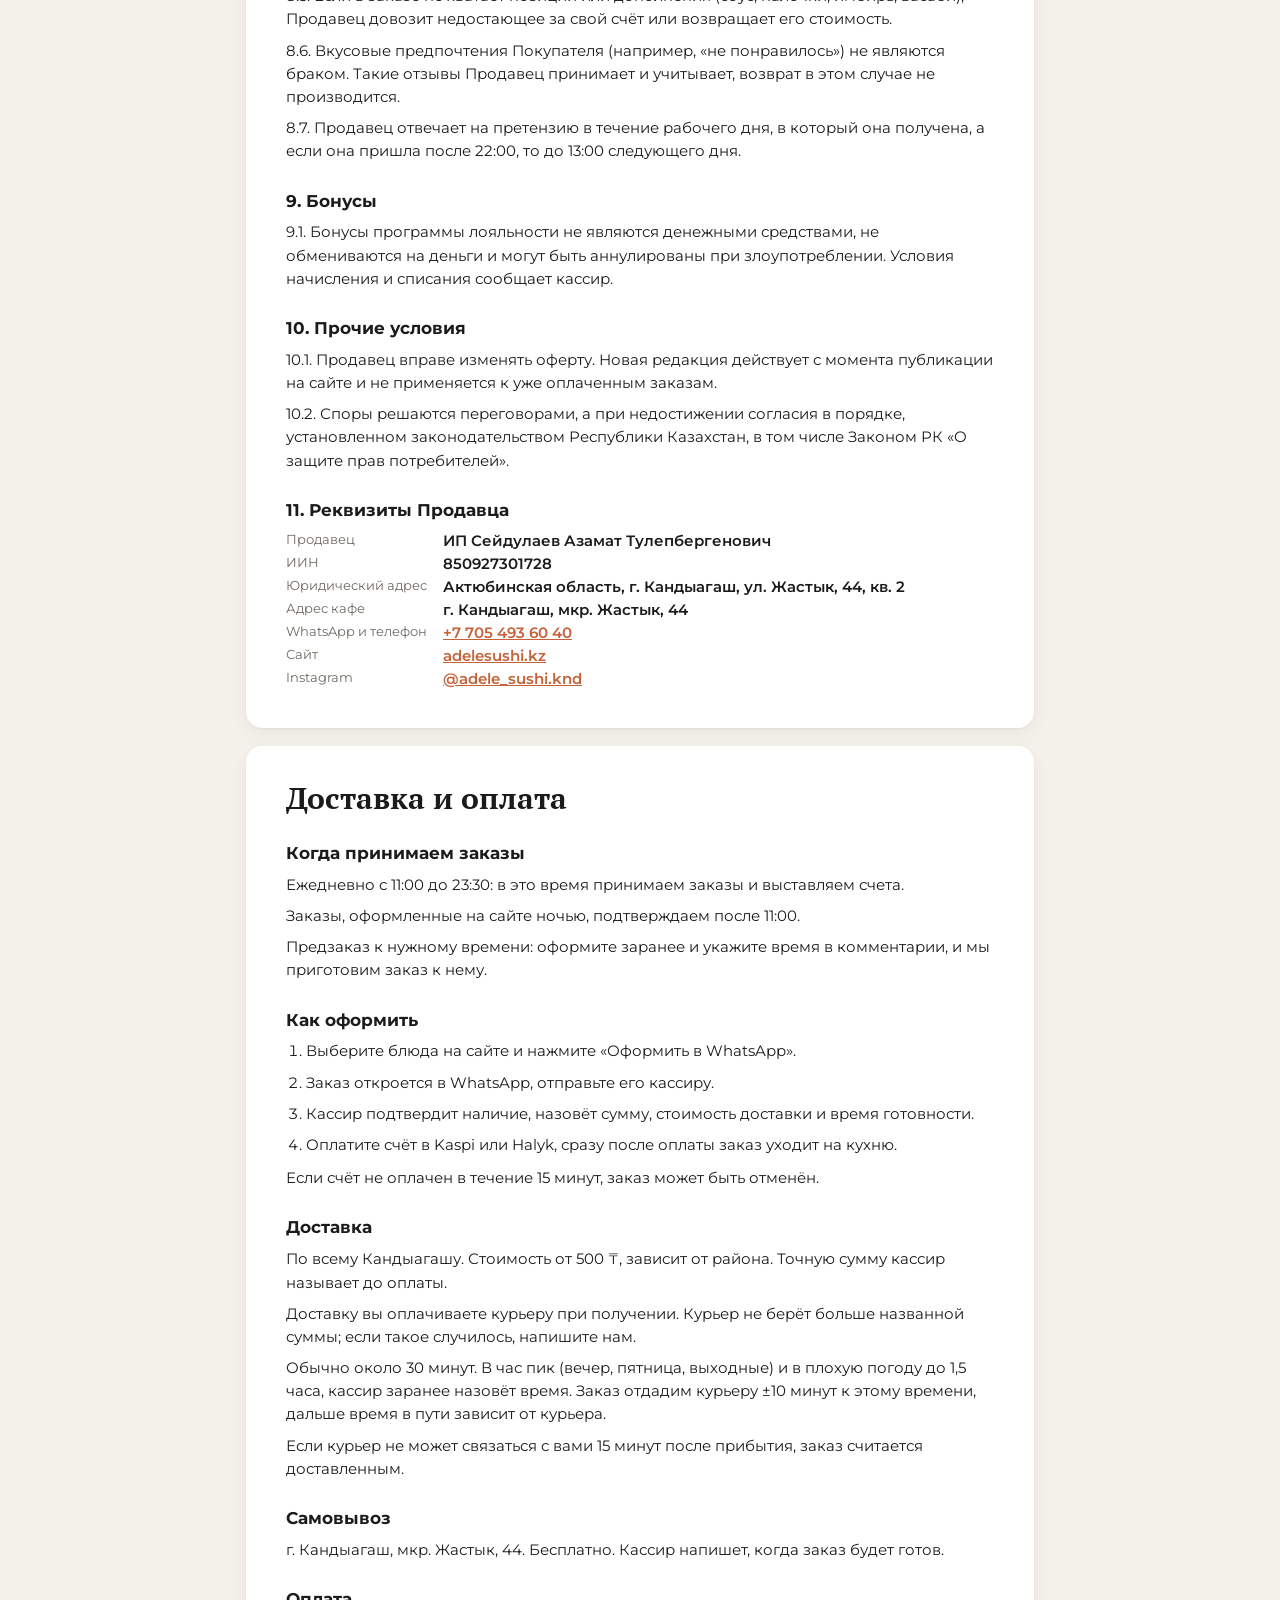
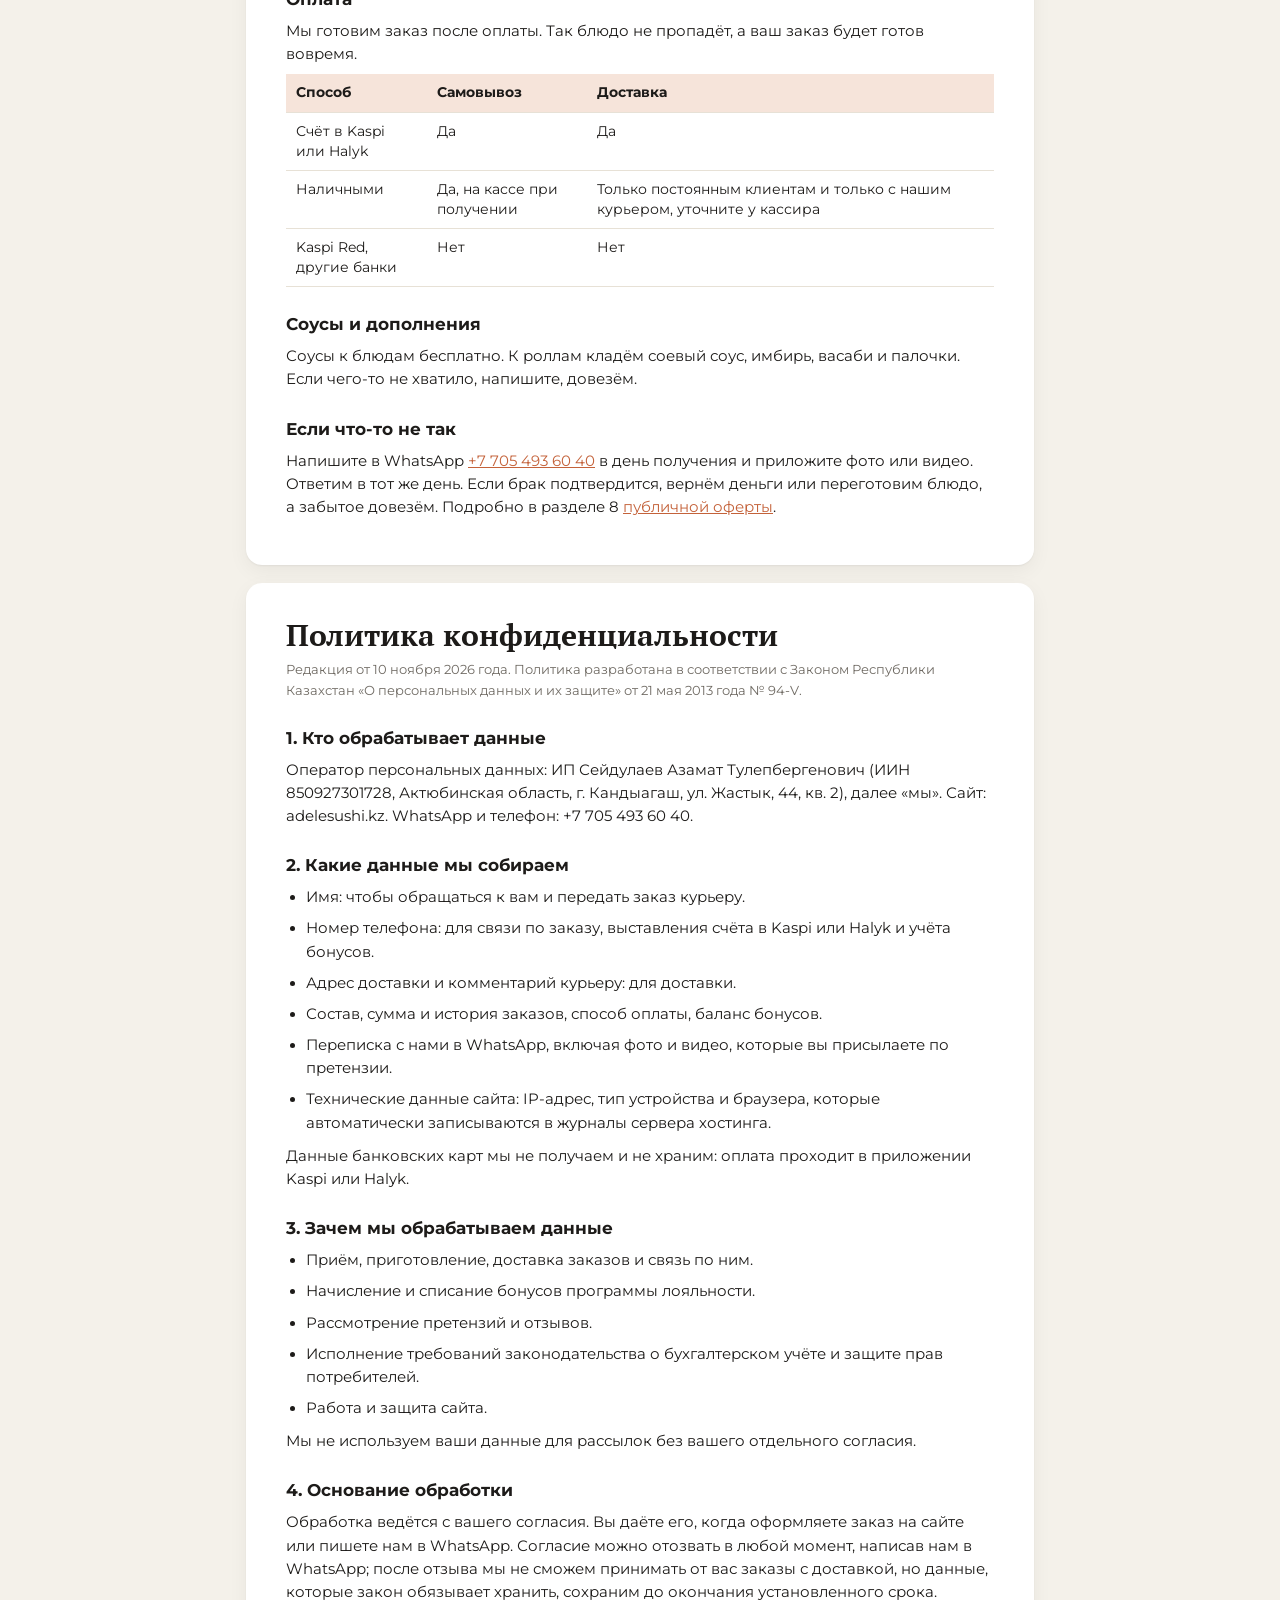
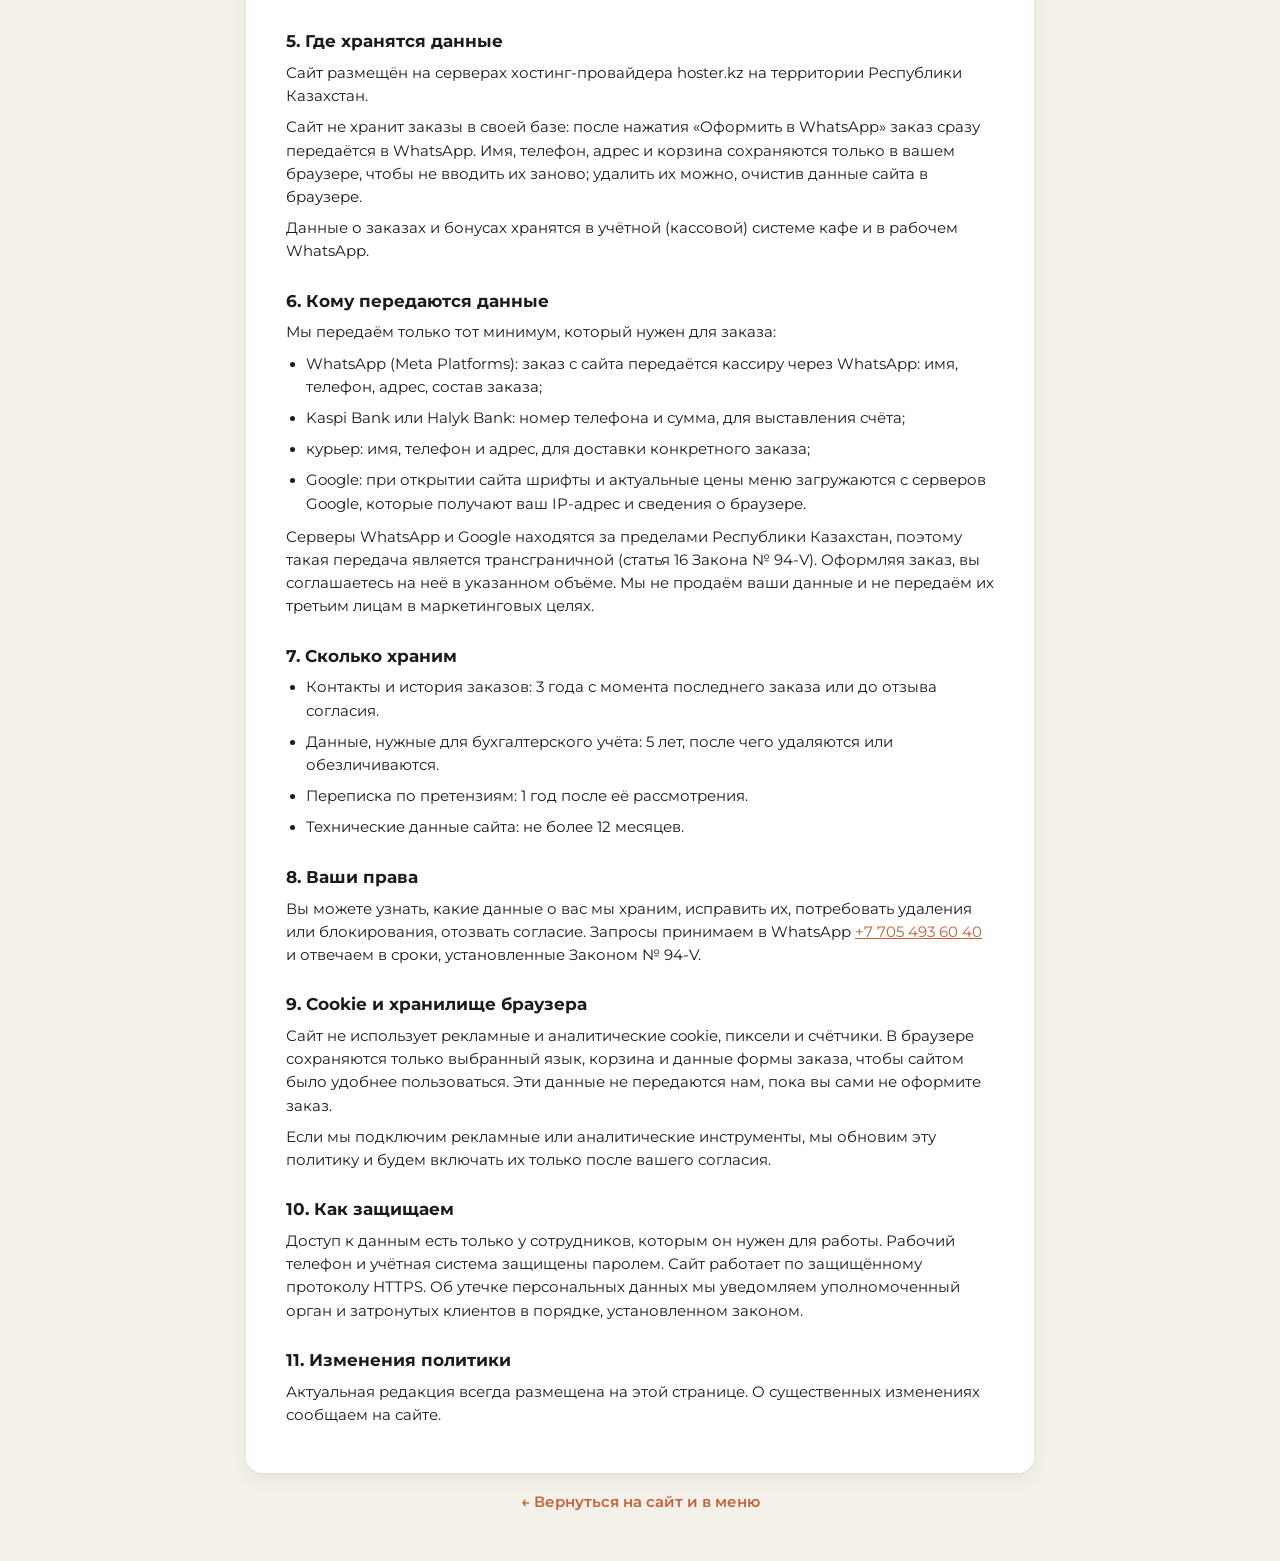
==== commit 8cebefcc: "Legal page: softly highlighted back-to-site button" ====
--- a/legal.html
+++ b/legal.html
@@ -12,7 +12,7 @@
   <link rel="preconnect" href="https://fonts.gstatic.com" crossorigin>
   <link href="https://fonts.googleapis.com/css2?family=Montserrat:wght@400;500;600;700&family=PT+Serif:wght@700&display=swap" rel="stylesheet">
   <link rel="stylesheet" href="style.css?v=35">
-  <link rel="stylesheet" href="legal.css?v=35">
+  <link rel="stylesheet" href="legal.css?v=36">
   <script>
     // язык как на главной (adele_lang в localStorage), до отрисовки, чтобы не мигало
     try { if (JSON.parse(localStorage.getItem("adele_lang")) === "kk") document.documentElement.lang = "kk"; } catch (e) {}
--- a/legal.css
+++ b/legal.css
@@ -3,10 +3,12 @@
 html { scroll-padding-top: 130px; }
 
 .lg-back {
-  display: inline-flex; align-items: center; height: 40px; padding: 0 12px;
-  border-radius: 12px; text-decoration: none; font-weight: 600; font-size: 13px; color: var(--muted);
+  display: inline-flex; align-items: center; height: 40px; padding: 0 14px;
+  border-radius: 12px; text-decoration: none; font-weight: 600; font-size: 13px;
+  color: var(--accent); background: var(--accent-soft); border: 1px solid rgba(196, 98, 58, .22);
+  transition: background .2s, color .2s;
 }
-.lg-back:hover { color: var(--ink); }
+.lg-back:hover { background: var(--accent); color: #fff; }
 
 .lg-tabs {
   display: flex; gap: 8px; overflow-x: auto; padding-top: 2px; padding-bottom: 10px;
